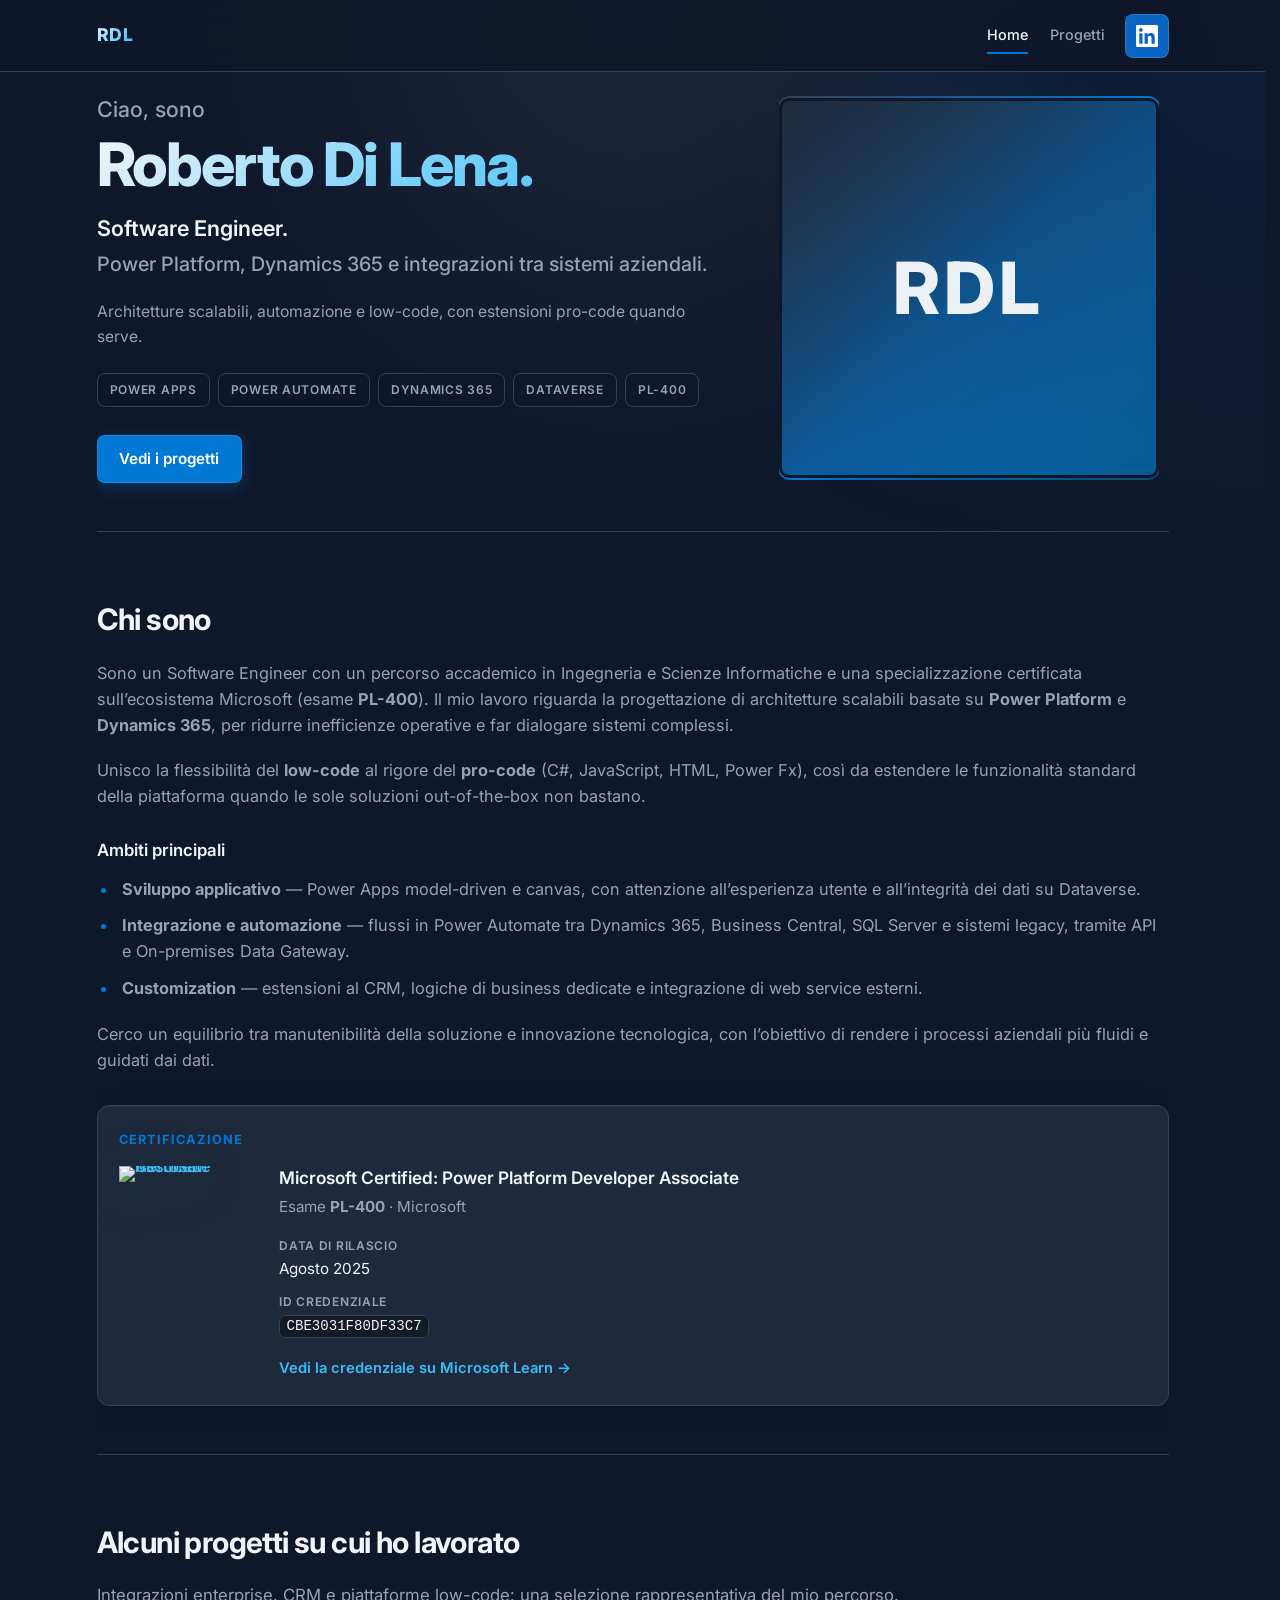
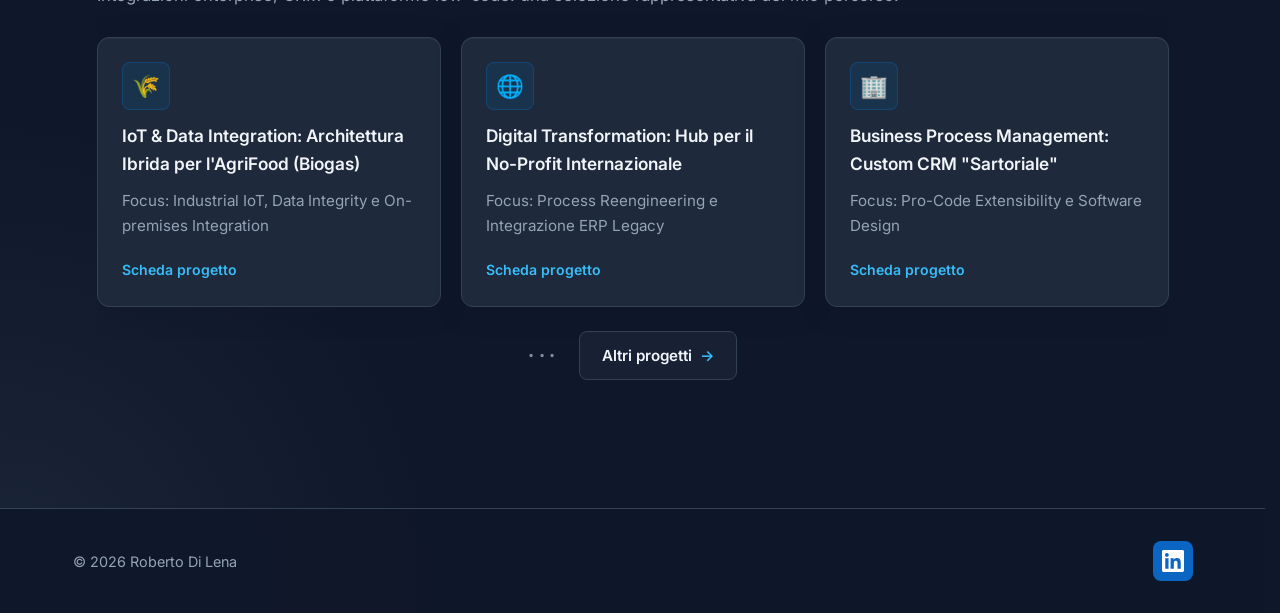
==== index.html @ 404582ec "SEO: allinea meta description al testo hero (Software Engineer) Made-with: Cursor" ====
<!DOCTYPE html>
<html lang="it">
  <head>
    <meta charset="UTF-8" />
    <meta name="viewport" content="width=device-width, initial-scale=1.0" />
    <title>Roberto Di Lena | Software Engineer · Power Platform, Dynamics 365, PL-400</title>
    <meta
      name="description"
      content="Roberto Di Lena — Software Engineer. Power Platform, Dynamics 365 e integrazioni tra sistemi aziendali. Architetture scalabili, automazione e low-code, con estensioni pro-code quando serve."
    />
    <meta
      name="keywords"
      content="Roberto Di Lena, Software Engineer, Power Platform, Dynamics 365, PL-400, Power Apps, Power Automate, Dataverse, Microsoft, integrazioni, portfolio"
    />
    <meta name="robots" content="index, follow" />
    <meta name="author" content="Roberto Di Lena" />
    <link rel="canonical" href="https://robertodilena.github.io/" />
    <meta property="og:type" content="website" />
    <meta property="og:locale" content="it_IT" />
    <meta property="og:site_name" content="Roberto Di Lena" />
    <meta
      property="og:title"
      content="Roberto Di Lena | Software Engineer · Power Platform, Dynamics 365, PL-400"
    />
    <meta
      property="og:description"
      content="Roberto Di Lena — Software Engineer. Power Platform, Dynamics 365 e integrazioni tra sistemi aziendali. Architetture scalabili, automazione e low-code, con estensioni pro-code quando serve."
    />
    <meta property="og:url" content="https://robertodilena.github.io/" />
    <!-- LinkedIn Post Inspector: tag combinato name="image" + property="og:image" -->
    <meta
      name="image"
      property="og:image"
      content="https://media.licdn.com/dms/image/v2/D4E03AQGnXl5jjME9kg/profile-displayphoto-shrink_800_800/profile-displayphoto-shrink_800_800/0/1698336034572?e=1777507200&amp;v=beta&amp;t=_e7y24nGDHRkcwokl_rrXwnoRvkW891besXSwguQlFM"
    />
    <meta property="og:image:width" content="800" />
    <meta property="og:image:height" content="800" />
    <meta property="og:image:alt" content="Roberto Di Lena — Software Engineer" />
    <meta property="article:author" content="Roberto Di Lena" />
    <meta property="article:published_time" content="2025-08-15T12:00:00+02:00" />
    <meta property="og:updated_time" content="2025-08-15T12:00:00+02:00" />
    <meta name="twitter:card" content="summary_large_image" />
    <meta
      name="twitter:title"
      content="Roberto Di Lena | Software Engineer · Power Platform, Dynamics 365, PL-400"
    />
    <meta
      name="twitter:description"
      content="Roberto Di Lena — Software Engineer. Power Platform, Dynamics 365 e integrazioni tra sistemi aziendali. Architetture scalabili, automazione e low-code, con estensioni pro-code quando serve."
    />
    <meta
      name="twitter:image"
      content="https://media.licdn.com/dms/image/v2/D4E03AQGnXl5jjME9kg/profile-displayphoto-shrink_800_800/profile-displayphoto-shrink_800_800/0/1698336034572?e=1777507200&amp;v=beta&amp;t=_e7y24nGDHRkcwokl_rrXwnoRvkW891besXSwguQlFM"
    />
    <link rel="preconnect" href="https://fonts.googleapis.com" />
    <link rel="preconnect" href="https://fonts.gstatic.com" crossorigin />
    <link
      href="https://fonts.googleapis.com/css2?family=Inter:wght@400;500;600;700&display=swap"
      rel="stylesheet"
    />
    <link rel="stylesheet" href="css/style.css" />
    <script>
      document.documentElement.classList.add('js-reveal');
    </script>
  </head>
  <body>
    <a href="#main" class="skip-link">Vai al contenuto</a>
    <header
      id="site-header"
      class="reveal-on-scroll"
      data-reveal-immediate
      data-reveal-delay="0"
      aria-label="Intestazione sito"
    ></header>

    <main id="main" class="main--home">
      <section class="home-hero" aria-labelledby="hero-name">
        <div
          class="home-hero__intro reveal-on-scroll"
          data-reveal-immediate
          data-reveal-delay="0"
        >
          <p class="home-hero__hey">Ciao, sono</p>
          <h1 id="hero-name" class="home-hero__name">Roberto Di Lena.</h1>
          <p class="home-hero__role">
            <span class="home-hero__role-line">Software Engineer.</span>
            <span class="home-hero__role-line home-hero__role-line--muted">
              Power Platform, Dynamics 365 e integrazioni tra sistemi aziendali.
            </span>
          </p>

          <p class="home-hero__focus">
            Architetture scalabili, automazione e low-code, con estensioni pro-code quando serve.
          </p>

          <ul class="home-hero__pills" aria-label="Stack principale">
            <li>Power Apps</li>
            <li>Power Automate</li>
            <li>Dynamics 365</li>
            <li>Dataverse</li>
            <li>PL-400</li>
          </ul>

          <div class="home-hero__cta">
            <a class="btn btn-primary" href="projects/index.html">Vedi i progetti</a>
          </div>
        </div>

        <div
          class="home-hero__visual reveal-on-scroll"
          data-reveal-immediate
          data-reveal-delay="120"
        >
          <div class="home-hero__glow" aria-hidden="true"></div>
          <figure class="home-hero__portrait">
            <div class="home-hero__portrait-ring"></div>
            <img
              class="home-hero__portrait-img"
              src="https://media.licdn.com/dms/image/v2/D4E03AQGnXl5jjME9kg/profile-displayphoto-shrink_800_800/profile-displayphoto-shrink_800_800/0/1698336034572?e=1777507200&amp;v=beta&amp;t=_e7y24nGDHRkcwokl_rrXwnoRvkW891besXSwguQlFM"
              alt="Roberto Di Lena"
              width="420"
              height="420"
              loading="eager"
              fetchpriority="high"
              referrerpolicy="no-referrer"
            />
            <div class="home-hero__portrait-initials" hidden aria-hidden="true">RDL</div>
            <figcaption class="visually-hidden">Foto profilo</figcaption>
          </figure>
        </div>
      </section>

      <section class="home-about reveal-on-scroll" id="chi-sono" aria-labelledby="about-title">
        <h2 id="about-title" class="section-heading">
          Chi sono
        </h2>
        <div class="home-about__content">
          <p>
            Sono un Software Engineer con un percorso accademico in Ingegneria e Scienze Informatiche e una
            specializzazione certificata sull’ecosistema Microsoft (esame <strong>PL-400</strong>). Il mio lavoro
            riguarda la progettazione di architetture scalabili basate su <strong>Power Platform</strong> e
            <strong>Dynamics 365</strong>, per ridurre inefficienze operative e far dialogare sistemi complessi.
          </p>
          <p>
            Unisco la flessibilità del <strong>low-code</strong> al rigore del <strong>pro-code</strong>
            (C#, JavaScript, HTML, Power Fx), così da estendere le funzionalità standard della piattaforma quando
            le sole soluzioni out-of-the-box non bastano.
          </p>

          <h3 class="home-about__subhead">Ambiti principali</h3>
          <ul class="home-about__list">
            <li>
              <strong>Sviluppo applicativo</strong> — Power Apps model-driven e canvas, con attenzione
              all’esperienza utente e all’integrità dei dati su Dataverse.
            </li>
            <li>
              <strong>Integrazione e automazione</strong> — flussi in Power Automate tra Dynamics 365, Business
              Central, SQL Server e sistemi legacy, tramite API e On-premises Data Gateway.
            </li>
            <li>
              <strong>Customization</strong> — estensioni al CRM, logiche di business dedicate e integrazione di
              web service esterni.
            </li>
          </ul>

          <p class="home-about__closing">
            Cerco un equilibrio tra manutenibilità della soluzione e innovazione tecnologica, con l’obiettivo di
            rendere i processi aziendali più fluidi e guidati dai dati.
          </p>

          <div class="home-cert" aria-labelledby="cert-title">
            <h3 id="cert-title" class="home-cert__title">Certificazione</h3>
            <div class="home-cert__layout">
              <a
                class="home-cert__badge-link"
                href="https://learn.microsoft.com/it-it/users/robertodilena/credentials/cbe3031f80df33c7"
                rel="noopener noreferrer"
                target="_blank"
                aria-label="Apri la credenziale su Microsoft Learn"
              >
                <img
                  class="home-cert__badge"
                  src="https://learn.microsoft.com/en-us/media/learn/certification/badges/microsoft-certified-associate-badge.svg"
                  alt="Microsoft Certified: Associate"
                  width="140"
                  height="140"
                  loading="lazy"
                  decoding="async"
                />
              </a>
              <div class="home-cert__details">
                <p class="home-cert__name">Microsoft Certified: Power Platform Developer Associate</p>
                <p class="home-cert__exam">Esame <strong>PL-400</strong> · Microsoft</p>
                <dl class="home-cert__meta">
                  <div>
                    <dt>Data di rilascio</dt>
                    <dd>Agosto 2025</dd>
                  </div>
                  <div>
                    <dt>ID credenziale</dt>
                    <dd><code class="home-cert__code">CBE3031F80DF33C7</code></dd>
                  </div>
                </dl>
                <a
                  class="home-cert__verify"
                  href="https://learn.microsoft.com/it-it/users/robertodilena/credentials/cbe3031f80df33c7"
                  rel="noopener noreferrer"
                  target="_blank"
                  >Vedi la credenziale su Microsoft Learn →</a
                >
              </div>
            </div>
          </div>
        </div>
      </section>

      <section class="home-showcase" id="progetti" aria-labelledby="showcase-title">
        <div class="home-showcase__intro reveal-on-scroll">
          <h2 id="showcase-title" class="section-heading">
            Alcuni progetti su cui ho lavorato
          </h2>
          <p class="home-showcase__lead">
            Integrazioni enterprise, CRM e piattaforme low-code: una selezione rappresentativa del mio percorso.
          </p>
        </div>
        <div id="featured-projects-root" class="card-grid card-grid--showcase"></div>
      </section>
    </main>

    <footer id="site-footer" class="reveal-on-scroll"></footer>

    <script src="js/projects-data.js"></script>
    <script src="js/layout.js"></script>
    <script src="js/projects-loader.js"></script>
    <script src="js/scroll-reveal.js"></script>
    <script src="js/home-featured.js"></script>
    <script>
      PortfolioLayout.inject();
      document.addEventListener('DOMContentLoaded', function () {
        if (window.ScrollReveal) ScrollReveal.init();
      });
    </script>
    <script>
      // Foto profilo: se il caricamento fallisce, mostra le iniziali.
      (function () {
        var img = document.querySelector('.home-hero__portrait-img');
        if (!img) return;
        var fb = document.querySelector('.home-hero__portrait-initials');
        function showFallback() {
          img.classList.add('is-concealed');
          if (fb) fb.hidden = false;
        }
        if (img.complete && img.naturalWidth === 0) showFallback();
        img.addEventListener('error', showFallback);
      })();
    </script>
  </body>
</html>
---- css/style.css ----
:root {
  --pp-blue: #0078d4;
  --pp-blue-hover: #106ebe;
  --bg-deep: #0f172a;
  --bg-surface: #1e293b;
  --bg-card: #1e293b;
  --bg-card-elevated: #334155;
  --border: #334155;
  --border-hover: rgba(0, 120, 212, 0.45);
  --text: #f1f5f9;
  --text-muted: #94a3b8;
  --accent-link: #38bdf8;
  --accent-link-hover: #7dd3fc;
  --gradient-brand: linear-gradient(135deg, #0c4a6e 0%, #0078d4 55%, #0369a1 100%);
  --gradient-text: linear-gradient(135deg, #f1f5f9 0%, #7dd3fc 50%, #38bdf8 100%);
  --shadow-card: 0 1px 0 rgba(255, 255, 255, 0.04) inset, 0 4px 24px rgba(15, 23, 42, 0.45);
  --shadow-card-hover: 0 8px 32px rgba(0, 0, 0, 0.35), 0 0 0 1px rgba(0, 120, 212, 0.25);
  --radius: 12px;
  --radius-sm: 8px;
  --radius-pill: 999px;
  --font-sans: 'Inter', system-ui, -apple-system, 'Segoe UI', sans-serif;
  --font-display: 'Inter', system-ui, -apple-system, 'Segoe UI', sans-serif;
  --max: 1120px;
  --header-h: 72px;
  --lh-body: 1.6;
}

*,
*::before,
*::after {
  box-sizing: border-box;
}

html {
  scroll-behavior: smooth;
  /* Stessa larghezza utile con o senza scrollbar verticale */
  scrollbar-gutter: stable;
  overflow-x: hidden;
  overflow-x: clip;
  max-width: 100%;
}

body {
  margin: 0;
  min-height: 100vh;
  min-height: 100dvh;
  display: flex;
  flex-direction: column;
  font-family: var(--font-sans);
  font-size: 1.05rem;
  line-height: var(--lh-body);
  color: var(--text);
  background: var(--bg-deep);
  background-image:
    radial-gradient(ellipse 85% 55% at 100% 0%, rgba(0, 120, 212, 0.09), transparent 52%),
    radial-gradient(ellipse 70% 45% at 0% 100%, rgba(51, 65, 85, 0.35), transparent 50%),
    radial-gradient(ellipse 50% 30% at 50% 0%, rgba(30, 41, 59, 0.9), transparent 70%);
  overflow-x: hidden;
  overflow-x: clip;
  max-width: 100%;
  -webkit-font-smoothing: antialiased;
  touch-action: pan-y pinch-zoom;
  overscroll-behavior-x: none;
}

img {
  max-width: 100%;
  height: auto;
  display: block;
}

a {
  color: var(--accent-link);
  text-decoration: none;
  text-underline-offset: 3px;
}

a:hover {
  color: var(--accent-link-hover);
  text-decoration: underline;
}

.visually-hidden {
  position: absolute;
  width: 1px;
  height: 1px;
  padding: 0;
  margin: -1px;
  overflow: hidden;
  clip: rect(0, 0, 0, 0);
  white-space: nowrap;
  border: 0;
}

.skip-link {
  position: absolute;
  left: -9999px;
  top: 0;
  z-index: 1000;
  padding: 0.75rem 1.25rem;
  background: var(--pp-blue);
  color: #fff;
  font-weight: 600;
  border-radius: 0 0 var(--radius-sm) 0;
}

.skip-link:focus {
  left: 0;
  outline: 2px solid #fff;
  outline-offset: 2px;
}

#site-header {
  position: sticky;
  top: 0;
  z-index: 50;
  width: 100%;
  max-width: 100%;
  min-width: 0;
  box-sizing: border-box;
  height: var(--header-h);
  background: rgba(15, 23, 42, 0.88);
  backdrop-filter: blur(14px);
  border-bottom: 1px solid var(--border);
  overflow-x: hidden;
  overflow-x: clip;
}

.nav-inner {
  max-width: var(--max);
  margin: 0 auto;
  padding: 0 1.5rem;
  height: 100%;
  min-width: 0;
  display: flex;
  align-items: center;
  justify-content: space-between;
  gap: 1rem;
}

.nav-end {
  display: flex;
  align-items: center;
  gap: 0.75rem 1.25rem;
  flex-wrap: wrap;
  margin-left: auto;
}

.nav-linkedin {
  display: flex;
  align-items: center;
  justify-content: center;
  width: 44px;
  height: 44px;
  border-radius: var(--radius-sm);
  color: #fff;
  background: #0a66c2;
  border: 1px solid rgba(255, 255, 255, 0.12);
  transition: transform 0.15s, box-shadow 0.2s, background 0.2s;
}

.nav-linkedin:hover {
  background: #004182;
  transform: translateY(-1px);
  box-shadow: 0 6px 20px rgba(10, 102, 194, 0.35);
  text-decoration: none;
}

.nav-linkedin svg {
  flex-shrink: 0;
}

.logo {
  font-family: var(--font-display);
  font-weight: 800;
  font-size: 1.1rem;
  letter-spacing: 0.04em;
  text-decoration: none;
}

.logo:hover {
  text-decoration: none;
}

.logo__mark {
  background: var(--gradient-text);
  -webkit-background-clip: text;
  background-clip: text;
  color: transparent;
}

.nav-links {
  display: flex;
  align-items: center;
  gap: 0.25rem 1.35rem;
  flex-wrap: wrap;
  justify-content: flex-end;
}

.nav-links a {
  color: var(--text-muted);
  font-size: 0.9rem;
  font-weight: 500;
  text-decoration: none;
  padding: 0.4rem 0;
  border-bottom: 2px solid transparent;
  transition: color 0.2s, border-color 0.2s;
}

.nav-links a:hover {
  color: var(--text);
  text-decoration: none;
}

.nav-links a.is-active {
  color: var(--text);
  border-bottom-color: var(--pp-blue);
}

main {
  width: 100%;
  max-width: var(--max);
  min-width: 0;
  margin: 0 auto;
  padding: 2rem 1.5rem 4rem;
  flex: 1;
  box-sizing: border-box;
}

.main--home {
  padding-top: 1.25rem;
}

.home-hero {
  display: grid;
  gap: 2.5rem;
  align-items: center;
  margin-bottom: 4rem;
  padding-bottom: 3rem;
  border-bottom: 1px solid var(--border);
  min-width: 0;
  overflow-x: hidden;
  overflow-x: clip;
}

@media (min-width: 960px) {
  .home-hero {
    grid-template-columns: minmax(0, 1fr) minmax(280px, 400px);
    gap: 3rem;
    align-items: center;
  }
}

.home-hero__intro {
  min-width: 0;
}

.home-hero__hey {
  font-family: var(--font-display);
  font-size: clamp(1.15rem, 2vw, 1.35rem);
  font-weight: 500;
  color: var(--text-muted);
  margin: 0 0 0.35rem;
}

.home-hero__name {
  font-family: var(--font-display);
  font-size: clamp(2.5rem, 6vw, 3.75rem);
  font-weight: 800;
  line-height: 1.08;
  letter-spacing: -0.03em;
  margin: 0 0 1rem;
  background: var(--gradient-text);
  -webkit-background-clip: text;
  background-clip: text;
  color: transparent;
  overflow-wrap: anywhere;
}

.home-hero__role {
  margin: 0 0 1.25rem;
  font-family: var(--font-display);
  font-size: clamp(1.1rem, 2.2vw, 1.35rem);
  font-weight: 600;
  line-height: 1.45;
}

.home-hero__role-line {
  display: block;
}

.home-hero__role-line--muted {
  margin-top: 0.35rem;
  font-weight: 500;
  font-size: 0.92em;
  color: var(--text-muted);
  font-family: var(--font-sans);
}

.home-hero__focus {
  margin: 0 0 1.5rem;
  max-width: 38rem;
  color: var(--text-muted);
  font-size: 0.98rem;
}

.home-hero__focus-icon {
  margin-right: 0.25rem;
}

.home-hero__focus strong {
  color: var(--text);
  font-weight: 600;
}

.home-hero__pills {
  list-style: none;
  margin: 0 0 1.75rem;
  padding: 0;
  display: flex;
  flex-wrap: wrap;
  gap: 0.5rem;
}

.home-hero__pills li {
  font-size: 0.75rem;
  font-weight: 600;
  letter-spacing: 0.06em;
  text-transform: uppercase;
  padding: 0.4rem 0.75rem;
  border-radius: var(--radius-sm);
  border: 1px solid var(--border);
  background: rgba(15, 23, 42, 0.65);
  color: var(--text-muted);
}

.home-hero__cta {
  display: flex;
  flex-wrap: wrap;
  align-items: center;
  gap: 0.65rem 1rem;
}

.home-hero__visual {
  position: relative;
  justify-self: center;
  width: 100%;
  max-width: 380px;
  min-width: 0;
  /* Contiene il bagliore con inset negativi senza spingere la pagina in larghezza */
  overflow-x: hidden;
  overflow-x: clip;
}

.home-hero__glow {
  position: absolute;
  inset: -20% -10% -10% -10%;
  background: radial-gradient(circle at 50% 50%, rgba(0, 120, 212, 0.22), transparent 65%);
  filter: blur(40px);
  pointer-events: none;
  z-index: 0;
}

.home-hero__portrait {
  position: relative;
  z-index: 1;
  margin: 0;
  aspect-ratio: 1;
  border-radius: var(--radius);
}

.home-hero__portrait-ring {
  position: absolute;
  inset: -2px;
  border-radius: calc(var(--radius) + 2px);
  background: linear-gradient(135deg, #334155 0%, var(--pp-blue) 50%, #0c4a6e 100%);
  z-index: 0;
  opacity: 1;
}

.home-hero__portrait-img {
  position: relative;
  z-index: 1;
  width: 100%;
  height: 100%;
  object-fit: cover;
  border-radius: 10px;
  border: 3px solid var(--bg-deep);
}

.home-hero__portrait-img.is-concealed {
  display: none;
}

.home-hero__portrait-initials {
  position: relative;
  z-index: 1;
  width: 100%;
  aspect-ratio: 1;
  border-radius: 10px;
  border: 3px solid var(--bg-deep);
  background: linear-gradient(145deg, rgba(30, 41, 59, 0.95), rgba(0, 120, 212, 0.35));
  font-family: var(--font-display);
  font-size: clamp(3rem, 10vw, 4.5rem);
  font-weight: 800;
  color: rgba(255, 255, 255, 0.92);
  letter-spacing: 0.06em;
}

/* `hidden` + display:flex: serve regola esplicita altrimenti le iniziali restano visibili */
.home-hero__portrait-initials[hidden] {
  display: none !important;
}

.home-hero__portrait-initials:not([hidden]) {
  display: flex;
  align-items: center;
  justify-content: center;
}

.section-heading {
  font-family: var(--font-display);
  font-size: clamp(1.5rem, 3vw, 1.85rem);
  font-weight: 700;
  letter-spacing: -0.02em;
  margin: 0 0 1rem;
  display: flex;
  align-items: center;
  gap: 0.5rem;
  overflow-wrap: anywhere;
}

.section-heading__icon {
  font-size: 1.1em;
  opacity: 0.9;
}

.home-about {
  margin-bottom: 4rem;
  padding-bottom: 3rem;
  border-bottom: 1px solid var(--border);
  min-width: 0;
  overflow-x: hidden;
  overflow-x: clip;
}

.home-about__content > p {
  margin: 0 0 1.15rem;
  color: var(--text-muted);
  font-size: 1.02rem;
  line-height: var(--lh-body);
}

.home-about__subhead {
  font-family: var(--font-display);
  font-size: 1.05rem;
  font-weight: 600;
  margin: 1.75rem 0 0.75rem;
  color: var(--text);
}

.home-about__list {
  margin: 0 0 1.25rem;
  padding-left: 1.35rem;
  color: var(--text-muted);
  font-size: 1.02rem;
  line-height: var(--lh-body);
}

.home-about__list li {
  margin-bottom: 0.65rem;
  padding-left: 0.25rem;
}

.home-about__list li::marker {
  color: var(--pp-blue);
}

.home-about__list li:last-child {
  margin-bottom: 0;
}

.home-about__closing {
  margin-bottom: 2rem !important;
}

.home-cert {
  padding: 1.5rem 1.35rem;
  border-radius: var(--radius);
  border: 1px solid var(--border);
  background: var(--bg-card);
  box-shadow: var(--shadow-card);
}

.home-cert__title {
  font-family: var(--font-display);
  font-size: 0.8rem;
  font-weight: 700;
  text-transform: uppercase;
  letter-spacing: 0.08em;
  color: var(--pp-blue);
  margin: 0 0 1rem;
}

.home-cert__layout {
  display: grid;
  grid-template-columns: auto 1fr;
  gap: 1.25rem 1.75rem;
  align-items: start;
}

@media (max-width: 520px) {
  .home-cert__layout {
    grid-template-columns: 1fr;
    justify-items: center;
    text-align: center;
  }

  .home-cert__details {
    width: 100%;
  }

  .home-cert__meta div {
    justify-items: center;
  }
}

.home-cert__badge-link {
  display: block;
  line-height: 0;
  border-radius: 12px;
  transition: transform 0.2s, filter 0.2s;
  filter: drop-shadow(0 8px 24px rgba(0, 120, 212, 0.25));
}

.home-cert__badge-link:hover {
  transform: scale(1.03);
  text-decoration: none;
  filter: drop-shadow(0 12px 28px rgba(0, 120, 212, 0.35));
}

.home-cert__badge {
  width: 132px;
  height: auto;
  display: block;
}

.home-cert__details {
  min-width: 0;
}

.home-cert__name {
  font-family: var(--font-display);
  font-size: 1.08rem;
  font-weight: 600;
  color: var(--text);
  margin: 0 0 0.35rem;
  line-height: 1.35;
}

.home-cert__exam {
  margin: 0 0 1rem;
  font-size: 0.95rem;
  color: var(--text-muted);
}

.home-cert__meta {
  margin: 0 0 1rem;
  display: grid;
  gap: 0.65rem;
}

.home-cert__meta div {
  display: grid;
  gap: 0.15rem;
}

.home-cert__meta dt {
  font-size: 0.75rem;
  font-weight: 600;
  text-transform: uppercase;
  letter-spacing: 0.06em;
  color: var(--text-muted);
}

.home-cert__meta dd {
  margin: 0;
  font-size: 0.95rem;
  color: var(--text);
}

.home-cert__code {
  font-family: ui-monospace, monospace;
  font-size: 0.88rem;
  padding: 0.15rem 0.4rem;
  border-radius: 6px;
  background: rgba(0, 0, 0, 0.35);
  border: 1px solid var(--border);
  overflow-wrap: anywhere;
  word-break: break-all;
}

.home-cert__verify {
  display: inline-block;
  font-weight: 600;
  font-size: 0.92rem;
  color: var(--accent-link);
}

.home-cert__verify:hover {
  color: var(--accent-link-hover);
}

.home-showcase {
  margin-bottom: 4rem;
  min-width: 0;
  overflow-x: hidden;
  overflow-x: clip;
}

.home-showcase__intro {
  margin-bottom: 0;
}

.home-showcase__lead {
  margin: 0 0 1.75rem;
  color: var(--text-muted);
}

.home-showcase__more {
  display: flex;
  flex-wrap: wrap;
  align-items: center;
  justify-content: center;
  gap: 0.75rem 1.25rem;
  margin-top: 1.5rem;
}

.home-showcase__ellipsis {
  color: var(--text-muted);
  font-size: 1.35rem;
  font-weight: 600;
  letter-spacing: 0.2em;
  line-height: 1;
  user-select: none;
  opacity: 0.85;
}

.home-showcase__more-arrow {
  font-weight: 600;
  color: var(--accent-link);
}

.btn {
  display: inline-flex;
  align-items: center;
  justify-content: center;
  gap: 0.5rem;
  font-family: var(--font-display);
  font-size: 0.95rem;
  font-weight: 600;
  padding: 0.7rem 1.35rem;
  border-radius: var(--radius-sm);
  border: 1px solid transparent;
  cursor: pointer;
  text-decoration: none;
  transition: transform 0.15s, box-shadow 0.2s, background 0.2s, border-color 0.2s;
}

.btn:focus-visible {
  outline: 2px solid var(--pp-blue);
  outline-offset: 2px;
}

.btn-primary {
  background: var(--pp-blue);
  color: #fff;
  box-shadow: 0 4px 16px rgba(0, 120, 212, 0.35);
  border: 1px solid rgba(255, 255, 255, 0.12);
}

.btn-primary:hover {
  transform: translateY(-2px);
  background: var(--pp-blue-hover);
  box-shadow: 0 8px 28px rgba(0, 120, 212, 0.4);
  text-decoration: none;
}

.btn-ghost {
  background: rgba(30, 41, 59, 0.6);
  border-color: var(--border);
  color: var(--text);
}

.btn-ghost:hover {
  border-color: var(--border-hover);
  background: rgba(51, 65, 85, 0.55);
  text-decoration: none;
}

.btn-link {
  background: transparent;
  border: none;
  color: var(--text-muted);
  padding-left: 0.25rem;
  padding-right: 0.25rem;
}

.btn-link:hover {
  color: var(--accent-link);
  text-decoration: none;
}

.btn--wide {
  padding-left: 2rem;
  padding-right: 2rem;
}

.card-grid {
  display: grid;
  gap: 1.25rem;
  min-width: 0;
}

@media (min-width: 720px) {
  .card-grid--showcase {
    grid-template-columns: repeat(2, minmax(0, 1fr));
  }
}

@media (min-width: 1000px) {
  .card-grid--showcase {
    grid-template-columns: repeat(3, minmax(0, 1fr));
  }
}

.card {
  background: var(--bg-card);
  border: 1px solid var(--border);
  border-radius: var(--radius);
  padding: 1.5rem;
  display: flex;
  flex-direction: column;
  gap: 0.75rem;
  min-width: 0;
  box-shadow: var(--shadow-card);
  transition: border-color 0.2s ease, box-shadow 0.25s ease, transform 0.2s ease;
}

.card:hover {
  border-color: var(--border-hover);
  box-shadow: var(--shadow-card-hover);
  transform: translateY(-3px);
}

.card--showcase {
  background: var(--bg-card);
}

.card-icon {
  width: 48px;
  height: 48px;
  border-radius: var(--radius-sm);
  background: rgba(0, 120, 212, 0.12);
  border: 1px solid rgba(0, 120, 212, 0.28);
  display: flex;
  align-items: center;
  justify-content: center;
  font-size: 1.4rem;
}

.card h3 {
  margin: 0;
  font-family: var(--font-display);
  font-size: 1.08rem;
  font-weight: 600;
  overflow-wrap: anywhere;
}

.card p {
  margin: 0;
  flex: 1;
  color: var(--text-muted);
  font-size: 0.95rem;
  line-height: var(--lh-body);
}

.card-footer {
  margin-top: 0.35rem;
}

.card-footer a {
  font-family: var(--font-display);
  font-weight: 600;
  font-size: 0.88rem;
  color: var(--accent-link);
}

.card-footer a:hover {
  color: var(--accent-link-hover);
}

.section-head {
  margin-bottom: 1.5rem;
}

.section-head h2 {
  font-family: var(--font-display);
  font-size: 1.35rem;
  margin: 0 0 0.5rem;
  letter-spacing: -0.02em;
}

.section-head p {
  margin: 0;
  color: var(--text-muted);
  max-width: 52ch;
}

.page-hero {
  margin-bottom: 2.5rem;
  padding-bottom: 2rem;
  border-bottom: 1px solid var(--border);
}

.page-hero h1 {
  font-family: var(--font-display);
  margin: 0 0 0.75rem;
  font-size: clamp(1.85rem, 3.5vw, 2.35rem);
  letter-spacing: -0.02em;
  overflow-wrap: anywhere;
}

.page-hero .lead {
  margin: 0;
  color: var(--text-muted);
  max-width: 60ch;
  overflow-wrap: anywhere;
}

.prose {
  max-width: 65ch;
  min-width: 0;
  overflow-wrap: anywhere;
}

.prose p {
  margin: 0 0 1.1rem;
  color: var(--text-muted);
  line-height: var(--lh-body);
  overflow-wrap: anywhere;
}

.prose ul,
.prose ol {
  margin: 0 0 1.1rem;
  padding-left: 1.35rem;
  color: var(--text-muted);
  line-height: var(--lh-body);
}

.prose li {
  margin-bottom: 0.45rem;
}

.prose ul li::marker {
  color: var(--pp-blue);
}

.prose ol li::marker {
  color: var(--pp-blue);
  font-weight: 600;
}

.prose p:last-child {
  margin-bottom: 0;
}

.prose h2 {
  font-family: var(--font-display);
  font-size: 1.15rem;
  margin: 2rem 0 0.65rem;
  color: var(--text);
}

.prose h2:first-child {
  margin-top: 0;
}

.about-grid {
  display: grid;
  gap: 2rem;
}

@media (min-width: 900px) {
  .about-grid {
    grid-template-columns: 1fr 1fr;
    align-items: start;
  }
}

.about-panel {
  background: var(--bg-card);
  border: 1px solid var(--border);
  border-radius: var(--radius);
  padding: 1.5rem;
}

.about-panel h2 {
  font-family: var(--font-display);
  margin: 0 0 0.75rem;
  font-size: 1.05rem;
}

.about-panel p,
.about-panel li {
  margin: 0;
  color: var(--text-muted);
  font-size: 0.98rem;
}

.about-panel ul {
  margin: 0;
  padding-left: 1.2rem;
}

.about-panel li + li {
  margin-top: 0.4rem;
}

.project-list {
  display: flex;
  flex-direction: column;
  gap: 1.25rem;
  min-width: 0;
  overflow-x: hidden;
  overflow-x: clip;
}

.project-row {
  display: grid;
  gap: 1rem;
  padding: 1.5rem;
  background: var(--bg-card);
  border: 1px solid var(--border);
  border-radius: var(--radius);
  align-items: start;
  min-width: 0;
  box-shadow: var(--shadow-card);
  transition: border-color 0.2s ease, box-shadow 0.25s ease, transform 0.2s ease;
}

.project-row:hover {
  border-color: var(--border-hover);
  box-shadow: var(--shadow-card-hover);
  transform: translateY(-2px);
}

@media (min-width: 768px) {
  .project-row {
    grid-template-columns: auto minmax(0, 1fr) auto;
    gap: 1.5rem;
  }
}

.project-row-icon {
  font-size: 2rem;
  line-height: 1;
}

.project-row h2 {
  font-family: var(--font-display);
  margin: 0 0 0.35rem;
  font-size: 1.12rem;
  overflow-wrap: anywhere;
}

.project-row p {
  margin: 0;
  color: var(--text-muted);
  font-size: 0.95rem;
  overflow-wrap: anywhere;
}

.tags {
  display: flex;
  flex-wrap: wrap;
  gap: 0.45rem;
  margin-top: 0.65rem;
}

.tag,
.badge {
  display: inline-block;
  font-size: 0.7rem;
  font-weight: 600;
  text-transform: uppercase;
  letter-spacing: 0.06em;
  padding: 0.3rem 0.6rem;
  border-radius: 6px;
  background: rgba(0, 120, 212, 0.14);
  color: #e0f2fe;
  border: 1px solid rgba(0, 120, 212, 0.45);
  max-width: 100%;
  overflow-wrap: anywhere;
}

.badge {
  font-family: var(--font-sans);
}

.project-row .btn {
  align-self: center;
}

.project-page-hero {
  margin-bottom: 2rem;
  max-height: 280px;
  aspect-ratio: 21 / 9;
  border-radius: var(--radius);
  overflow: hidden;
  border: 1px solid var(--border);
}

.project-page-hero img {
  width: 100%;
  height: 100%;
  object-fit: cover;
}

.project-page-title {
  border-bottom: none;
  padding-bottom: 0;
  margin-bottom: 1rem;
  min-width: 0;
}

.project-page-title h1 {
  overflow-wrap: anywhere;
}

.project-title-tags {
  margin-bottom: 0.75rem;
  min-width: 0;
}

.stub-banner {
  background: rgba(0, 120, 212, 0.1);
  border: 1px solid rgba(0, 120, 212, 0.35);
  color: var(--text);
  padding: 0.75rem 1rem;
  border-radius: var(--radius-sm);
  margin-bottom: 1.5rem;
  font-weight: 600;
  font-size: 0.95rem;
}

.breadcrumb {
  font-size: 0.88rem;
  margin-bottom: 1rem;
}

.breadcrumb a {
  color: var(--text-muted);
}

.breadcrumb a:hover {
  color: var(--accent-link);
}

.breadcrumb span {
  color: var(--text-muted);
}

.contact-block {
  background: var(--bg-card);
  border: 1px solid var(--border);
  border-radius: var(--radius);
  padding: 1.75rem;
  max-width: 480px;
}

.contact-block p {
  margin: 0 0 1.25rem;
  color: var(--text-muted);
}

.contact-links {
  display: flex;
  flex-direction: column;
  gap: 0.85rem;
}

.contact-links a {
  display: inline-flex;
  align-items: center;
  gap: 0.5rem;
  font-weight: 600;
}

.project-back-link {
  margin-top: 2rem;
}

#site-footer {
  width: 100%;
  max-width: 100%;
  min-width: 0;
  box-sizing: border-box;
  border-top: 1px solid var(--border);
  margin-top: auto;
  padding: 2rem 1.5rem;
  background: rgba(15, 23, 42, 0.97);
  overflow-x: hidden;
  overflow-x: clip;
}

.footer-inner {
  max-width: var(--max);
  margin: 0 auto;
  min-width: 0;
  display: flex;
  flex-direction: column;
  gap: 0.75rem;
  align-items: flex-start;
}

@media (min-width: 640px) {
  .footer-inner {
    flex-direction: row;
    flex-wrap: wrap;
    align-items: center;
    justify-content: space-between;
  }
}

.footer-copy {
  margin: 0;
  font-size: 0.9rem;
  color: var(--text-muted);
}

.footer-social {
  display: flex;
  align-items: center;
}

.footer-linkedin {
  display: flex;
  align-items: center;
  justify-content: center;
  width: 40px;
  height: 40px;
  border-radius: var(--radius-sm);
  color: #fff;
  background: #0a66c2;
  transition: transform 0.15s, background 0.2s;
}

.footer-linkedin:hover {
  background: #004182;
  transform: translateY(-1px);
  text-decoration: none;
}

.hero-visual {
  position: relative;
  border-radius: var(--radius);
  overflow: hidden;
  border: 1px solid var(--border);
  aspect-ratio: 4 / 3;
  background: var(--bg-card);
}

.hero-visual img {
  width: 100%;
  height: 100%;
  object-fit: cover;
}

@media (max-width: 640px) {
  body {
    font-size: 1rem;
  }

  main {
    padding: 1.25rem 1rem 3rem;
  }

  .main--home {
    padding-top: 0.75rem;
  }

  .home-hero {
    margin-bottom: 2.75rem;
    padding-bottom: 2rem;
    gap: 2rem;
  }

  .home-about,
  .home-showcase {
    margin-bottom: 2.75rem;
    padding-bottom: 2rem;
  }

  .section-heading {
    font-size: clamp(1.35rem, 4.5vw, 1.65rem);
  }

  .card,
  .project-row {
    padding: 1.15rem 1.1rem;
  }

  .card-icon {
    width: 44px;
    height: 44px;
    font-size: 1.25rem;
  }

  .page-hero h1 {
    font-size: clamp(1.55rem, 6vw, 2rem);
  }

  #site-footer {
    padding: 1.5rem 1rem;
  }

  .nav-inner {
    padding: 0 1rem;
  }
}

@media (max-width: 380px) {
  body {
    font-size: 0.98rem;
  }

  .btn {
    font-size: 0.9rem;
    padding: 0.6rem 1.1rem;
  }
}

/* Scroll reveal: html.js-reveal + .reveal-on-scroll → .is-revealed (vedi scroll-reveal.js) */
.js-reveal .reveal-on-scroll {
  transition:
    opacity 0.65s cubic-bezier(0.22, 1, 0.36, 1) var(--reveal-delay, 0ms),
    transform 0.65s cubic-bezier(0.22, 1, 0.36, 1) var(--reveal-delay, 0ms);
  will-change: opacity, transform;
}

.js-reveal .reveal-on-scroll:not(.is-revealed) {
  opacity: 0;
  transform: translateY(1.35rem);
}

.js-reveal .reveal-on-scroll.is-revealed {
  opacity: 1;
  transform: translateY(0);
  will-change: auto;
}

@media (prefers-reduced-motion: reduce) {
  html.js-reveal {
    scroll-behavior: auto;
  }

  .js-reveal .reveal-on-scroll {
    transition: none;
  }

  .js-reveal .reveal-on-scroll:not(.is-revealed) {
    opacity: 1;
    transform: none;
  }
}
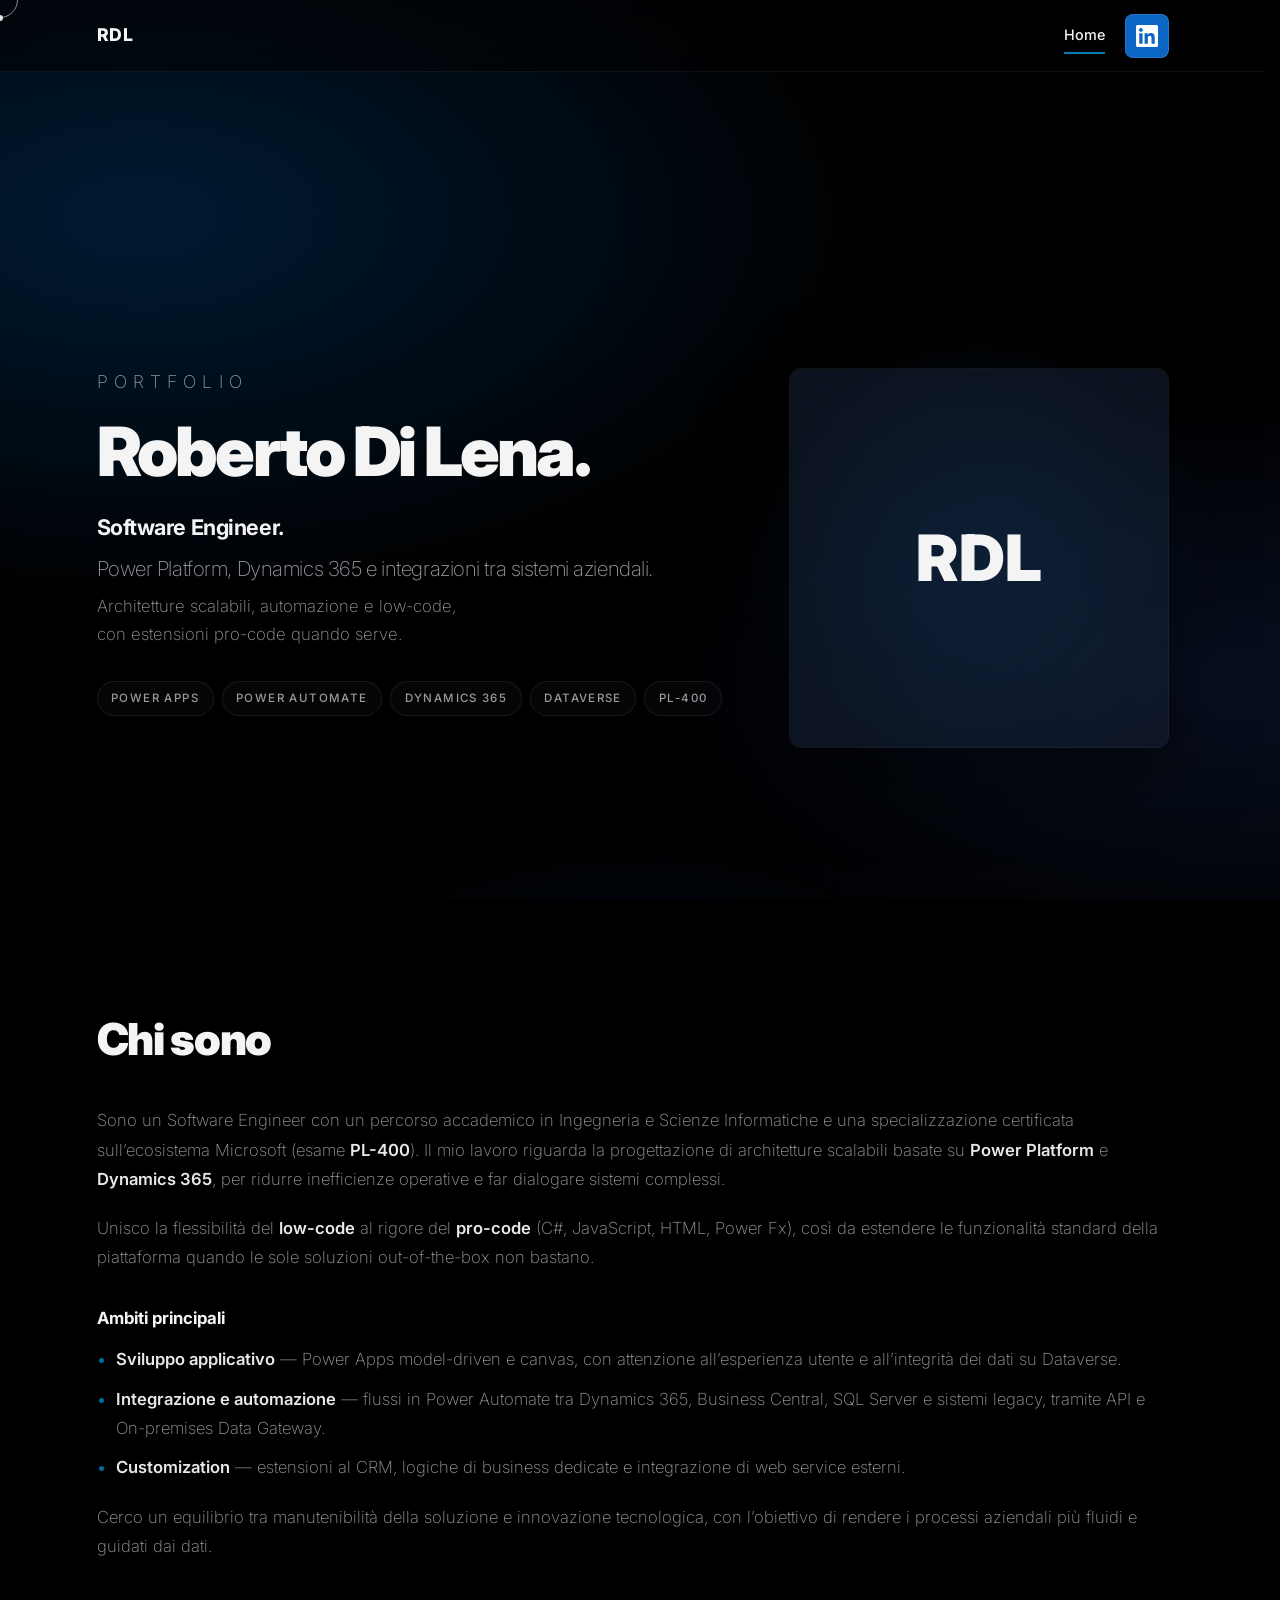
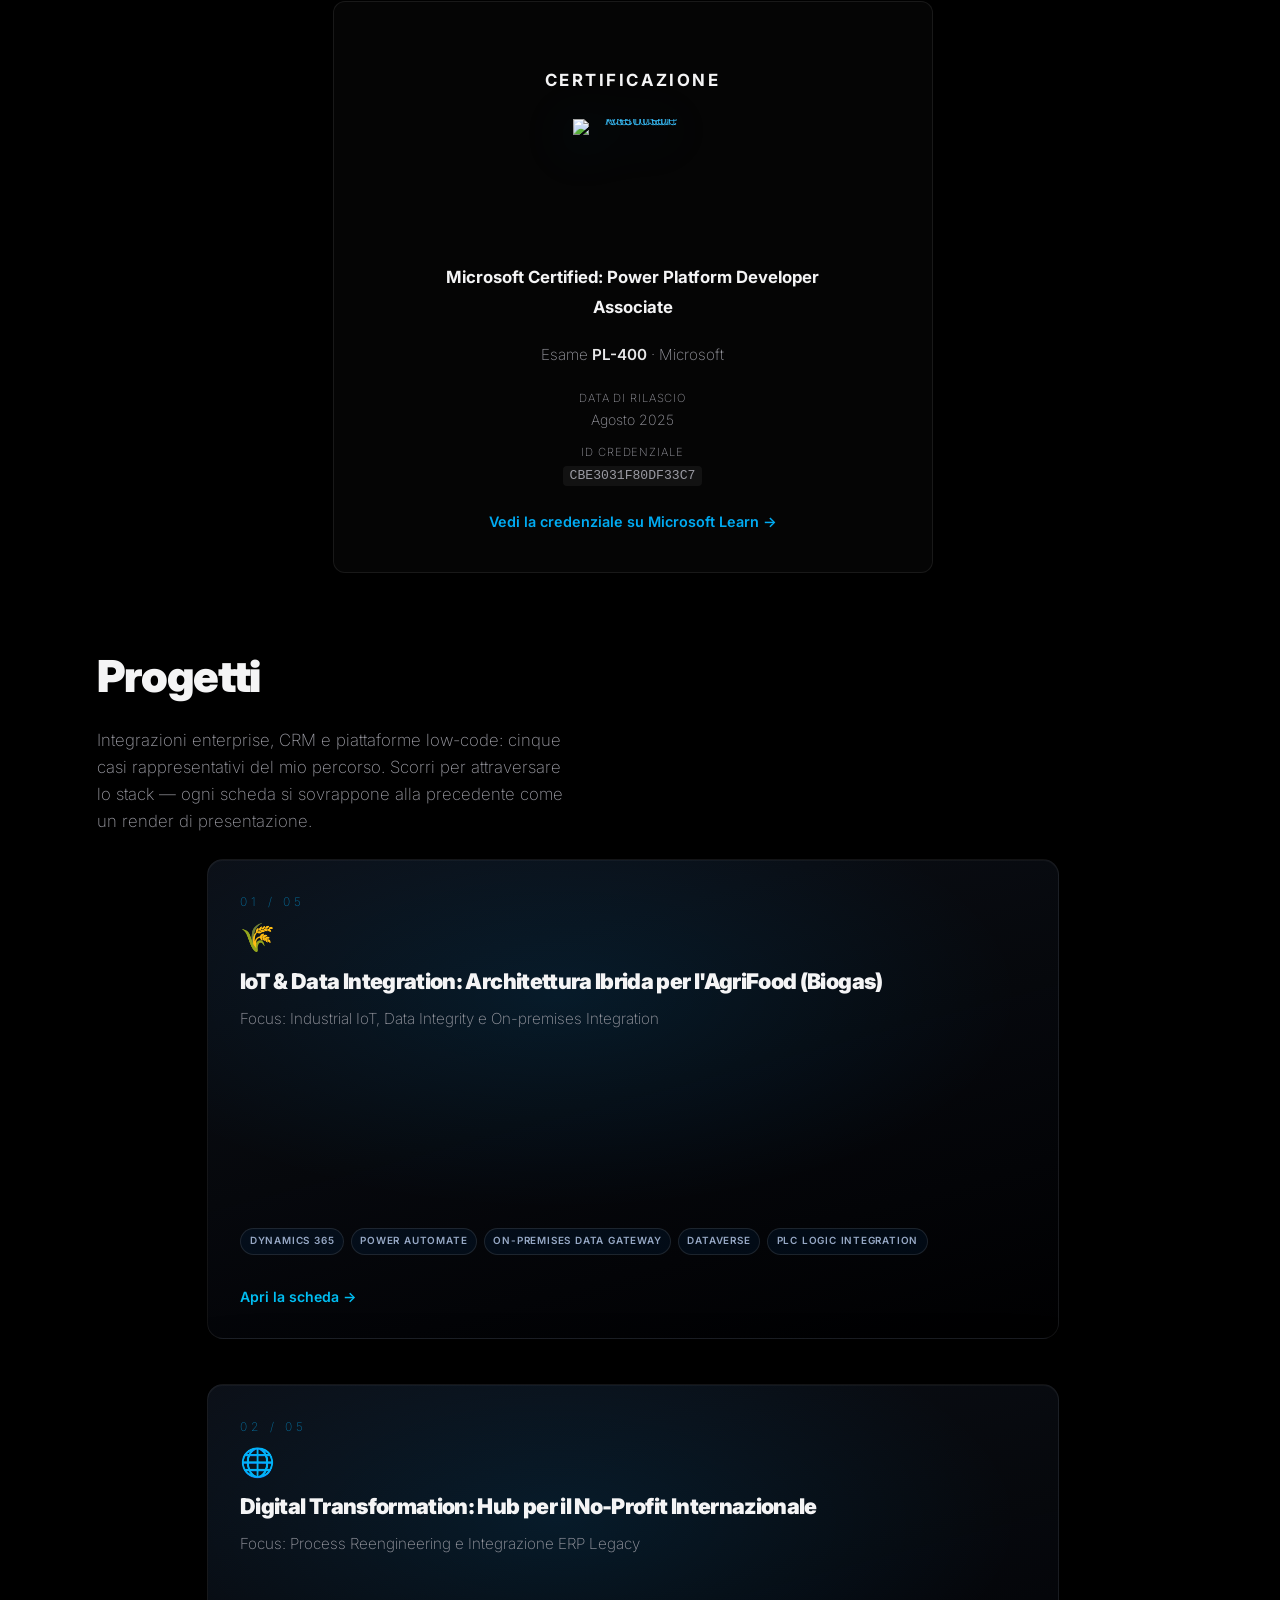
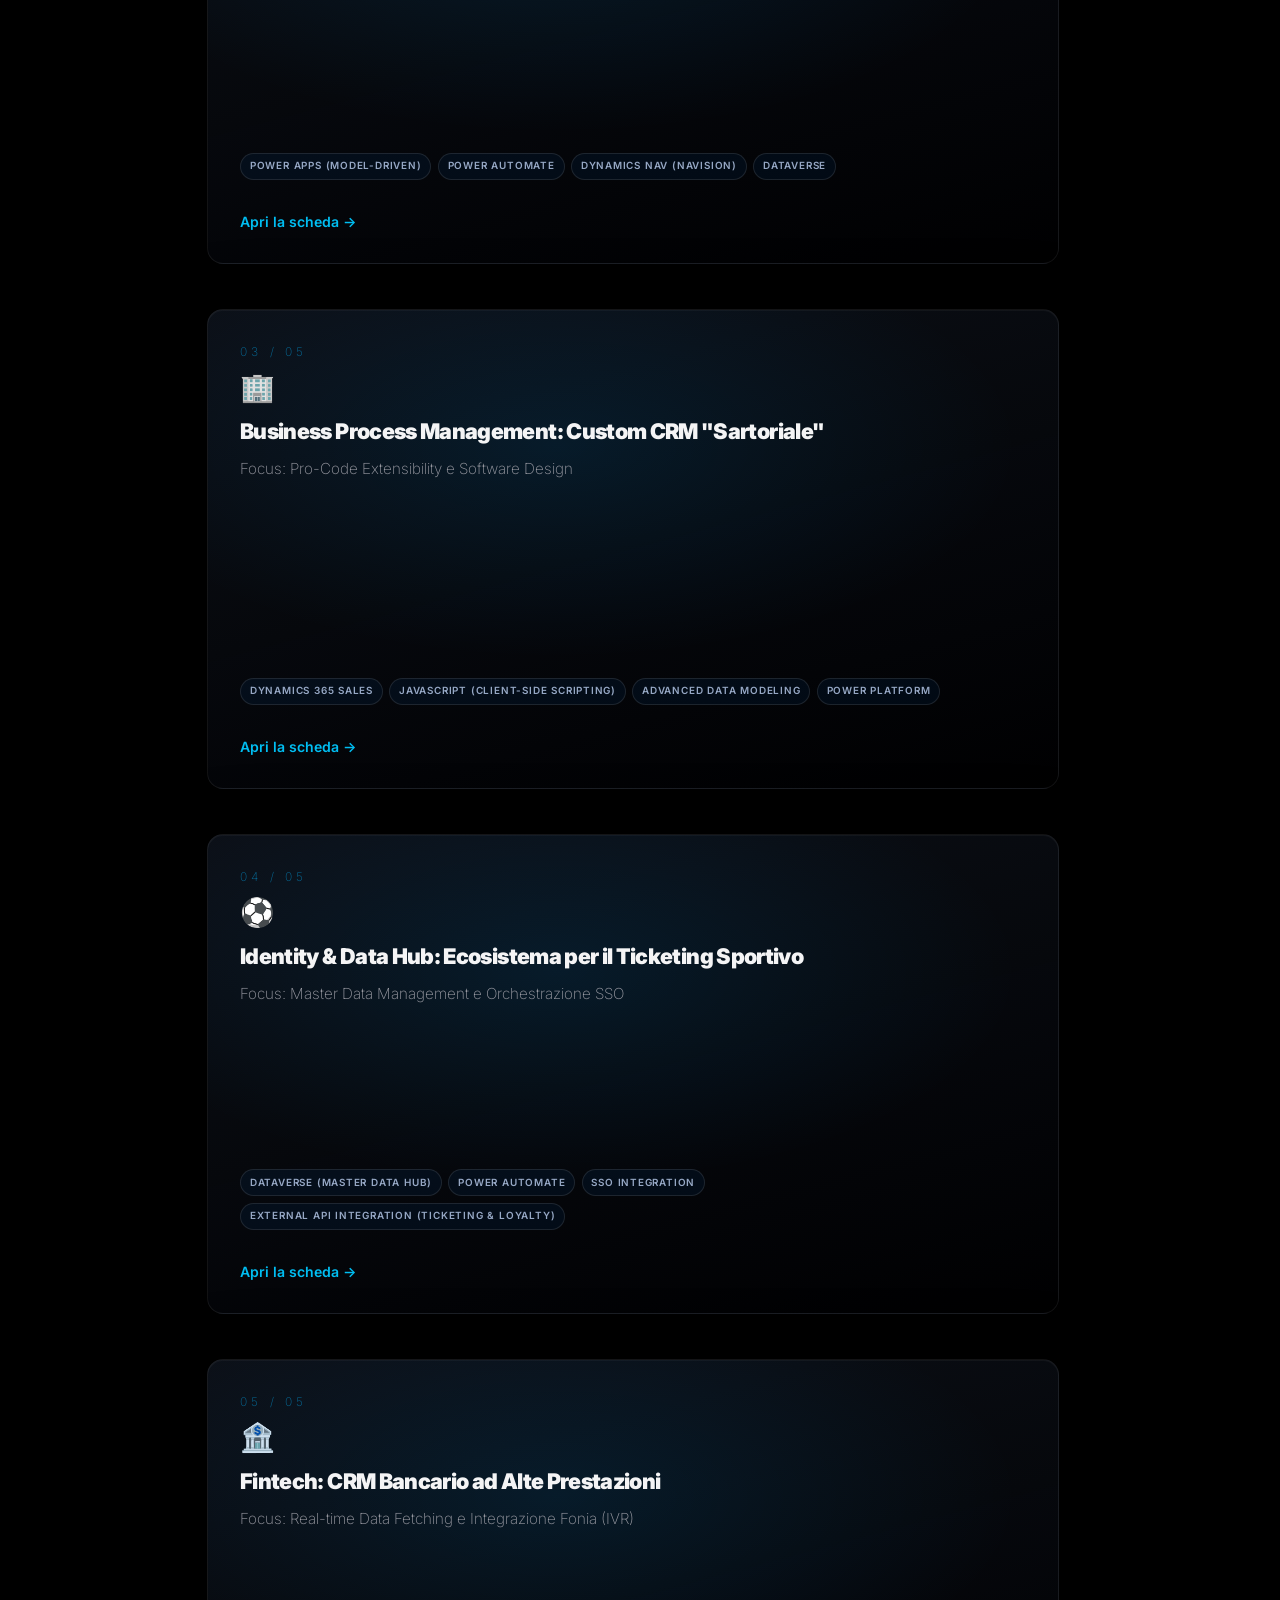
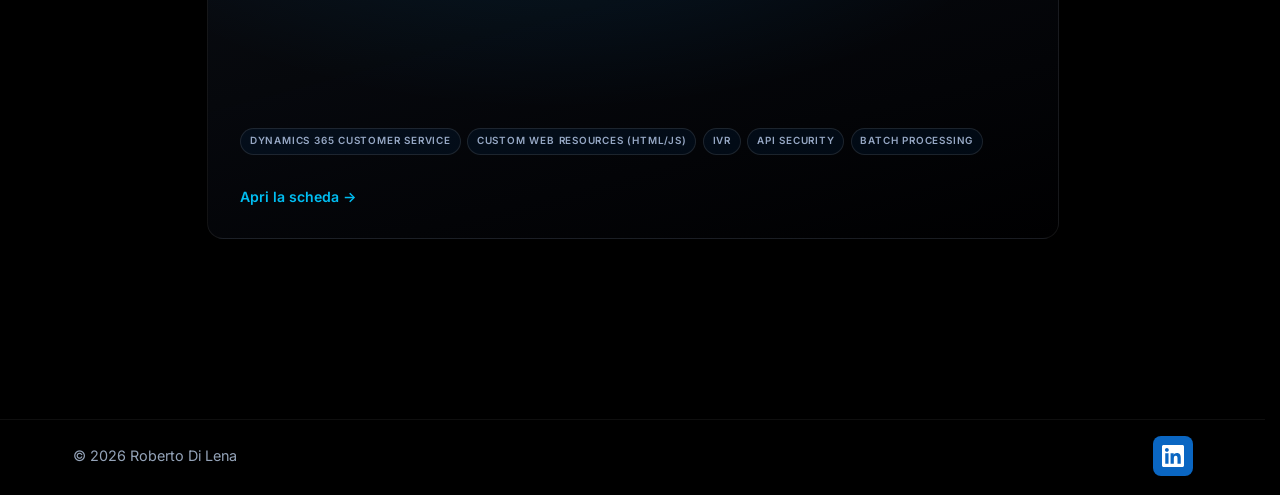
==== commit bc4048e6: "Aggiornamento grafica Made-with: Cursor" ====
--- a/index.html
+++ b/index.html
@@ -27,7 +27,6 @@
       content="Roberto Di Lena — Software Engineer. Power Platform, Dynamics 365 e integrazioni tra sistemi aziendali. Architetture scalabili, automazione e low-code, con estensioni pro-code quando serve."
     />
     <meta property="og:url" content="https://robertodilena.github.io/" />
-    <!-- LinkedIn Post Inspector: tag combinato name="image" + property="og:image" -->
     <meta
       name="image"
       property="og:image"
@@ -55,86 +54,77 @@
     <link rel="preconnect" href="https://fonts.googleapis.com" />
     <link rel="preconnect" href="https://fonts.gstatic.com" crossorigin />
     <link
-      href="https://fonts.googleapis.com/css2?family=Inter:wght@400;500;600;700&display=swap"
+      href="https://fonts.googleapis.com/css2?family=Inter:ital,opsz,wght@0,14..32,100..900;1,14..32,100..900&display=swap"
       rel="stylesheet"
     />
     <link rel="stylesheet" href="css/style.css" />
-    <script>
-      document.documentElement.classList.add('js-reveal');
-    </script>
+    <link rel="stylesheet" href="css/home-cinematic.css" />
+    <script src="https://cdn.jsdelivr.net/npm/gsap@3.12.5/dist/gsap.min.js"></script>
+    <script src="https://cdn.jsdelivr.net/npm/gsap@3.12.5/dist/ScrollTrigger.min.js"></script>
+    <script src="https://cdn.jsdelivr.net/npm/lenis@1.1.18/dist/lenis.min.js"></script>
   </head>
-  <body>
+  <body class="page-cinematic">
     <a href="#main" class="skip-link">Vai al contenuto</a>
-    <header
-      id="site-header"
-      class="reveal-on-scroll"
-      data-reveal-immediate
-      data-reveal-delay="0"
-      aria-label="Intestazione sito"
-    ></header>
-
-    <main id="main" class="main--home">
-      <section class="home-hero" aria-labelledby="hero-name">
-        <div
-          class="home-hero__intro reveal-on-scroll"
-          data-reveal-immediate
-          data-reveal-delay="0"
-        >
-          <p class="home-hero__hey">Ciao, sono</p>
-          <h1 id="hero-name" class="home-hero__name">Roberto Di Lena.</h1>
-          <p class="home-hero__role">
-            <span class="home-hero__role-line">Software Engineer.</span>
-            <span class="home-hero__role-line home-hero__role-line--muted">
-              Power Platform, Dynamics 365 e integrazioni tra sistemi aziendali.
-            </span>
-          </p>
-
-          <p class="home-hero__focus">
-            Architetture scalabili, automazione e low-code, con estensioni pro-code quando serve.
-          </p>
-
-          <ul class="home-hero__pills" aria-label="Stack principale">
-            <li>Power Apps</li>
-            <li>Power Automate</li>
-            <li>Dynamics 365</li>
-            <li>Dataverse</li>
-            <li>PL-400</li>
-          </ul>
-
-          <div class="home-hero__cta">
-            <a class="btn btn-primary" href="projects/index.html">Vedi i progetti</a>
+
+    <div class="cine-mesh" aria-hidden="true">
+      <div class="cine-mesh__layer"></div>
+      <div class="cine-mesh__layer cine-mesh__layer--b"></div>
+    </div>
+
+    <div class="cine-cursor" aria-hidden="true">
+      <div class="cine-cursor__ring"></div>
+      <div class="cine-cursor__dot"></div>
+    </div>
+
+    <header id="site-header" aria-label="Intestazione sito"></header>
+
+    <main id="main" class="main--home cine-shell">
+      <section class="cine-hero" aria-labelledby="hero-name">
+        <div class="cine-hero__grid">
+          <div class="cine-hero__intro">
+            <p class="cine-hero__eyebrow">Portfolio</p>
+            <h1 id="hero-name" class="cine-hero__name">Roberto Di Lena.</h1>
+            <p class="cine-hero__role">
+              Software Engineer.
+              <span class="cine-hero__role-sub">
+                Power Platform, Dynamics 365 e integrazioni tra sistemi aziendali.
+              </span>
+            </p>
+            <p class="cine-hero__focus">
+              Architetture scalabili, automazione e low-code, con estensioni pro-code quando serve.
+            </p>
+            <ul class="cine-hero__pills" aria-label="Stack principale">
+              <li>Power Apps</li>
+              <li>Power Automate</li>
+              <li>Dynamics 365</li>
+              <li>Dataverse</li>
+              <li>PL-400</li>
+            </ul>
           </div>
-        </div>
-
-        <div
-          class="home-hero__visual reveal-on-scroll"
-          data-reveal-immediate
-          data-reveal-delay="120"
-        >
-          <div class="home-hero__glow" aria-hidden="true"></div>
-          <figure class="home-hero__portrait">
-            <div class="home-hero__portrait-ring"></div>
-            <img
-              class="home-hero__portrait-img"
-              src="https://media.licdn.com/dms/image/v2/D4E03AQGnXl5jjME9kg/profile-displayphoto-shrink_800_800/profile-displayphoto-shrink_800_800/0/1698336034572?e=1777507200&amp;v=beta&amp;t=_e7y24nGDHRkcwokl_rrXwnoRvkW891besXSwguQlFM"
-              alt="Roberto Di Lena"
-              width="420"
-              height="420"
-              loading="eager"
-              fetchpriority="high"
-              referrerpolicy="no-referrer"
-            />
-            <div class="home-hero__portrait-initials" hidden aria-hidden="true">RDL</div>
-            <figcaption class="visually-hidden">Foto profilo</figcaption>
-          </figure>
+
+          <div class="cine-hero__visual">
+            <div class="cine-hero__glow-ring" aria-hidden="true"></div>
+            <figure class="cine-hero__portrait">
+              <img
+                class="cine-hero__portrait-img"
+                src="https://media.licdn.com/dms/image/v2/D4E03AQGnXl5jjME9kg/profile-displayphoto-shrink_800_800/profile-displayphoto-shrink_800_800/0/1698336034572?e=1777507200&amp;v=beta&amp;t=_e7y24nGDHRkcwokl_rrXwnoRvkW891besXSwguQlFM"
+                alt="Roberto Di Lena"
+                width="420"
+                height="420"
+                loading="eager"
+                fetchpriority="high"
+                referrerpolicy="no-referrer"
+              />
+              <div class="cine-hero__portrait-initials" hidden aria-hidden="true">RDL</div>
+              <figcaption class="visually-hidden">Foto profilo</figcaption>
+            </figure>
+          </div>
         </div>
       </section>
 
-      <section class="home-about reveal-on-scroll" id="chi-sono" aria-labelledby="about-title">
-        <h2 id="about-title" class="section-heading">
-          Chi sono
-        </h2>
-        <div class="home-about__content">
+      <section class="cine-section" id="chi-sono" aria-labelledby="about-title">
+        <h2 id="about-title" class="cine-section__title">Chi sono</h2>
+        <div class="cine-section__prose">
           <p>
             Sono un Software Engineer con un percorso accademico in Ingegneria e Scienze Informatiche e una
             specializzazione certificata sull’ecosistema Microsoft (esame <strong>PL-400</strong>). Il mio lavoro
@@ -147,8 +137,8 @@
             le sole soluzioni out-of-the-box non bastano.
           </p>
 
-          <h3 class="home-about__subhead">Ambiti principali</h3>
-          <ul class="home-about__list">
+          <h3>Ambiti principali</h3>
+          <ul>
             <li>
               <strong>Sviluppo applicativo</strong> — Power Apps model-driven e canvas, con attenzione
               all’esperienza utente e all’integrità dei dati su Dataverse.
@@ -163,23 +153,24 @@
             </li>
           </ul>
 
-          <p class="home-about__closing">
+          <p>
             Cerco un equilibrio tra manutenibilità della soluzione e innovazione tecnologica, con l’obiettivo di
             rendere i processi aziendali più fluidi e guidati dai dati.
           </p>
 
-          <div class="home-cert" aria-labelledby="cert-title">
-            <h3 id="cert-title" class="home-cert__title">Certificazione</h3>
-            <div class="home-cert__layout">
+          <div class="cine-cert cine-cert--pl400" aria-labelledby="cert-title">
+            <h3 id="cert-title" class="cine-cert__label">Certificazione</h3>
+            <div class="cine-cert__layout">
               <a
                 class="home-cert__badge-link"
                 href="https://learn.microsoft.com/it-it/users/robertodilena/credentials/cbe3031f80df33c7"
                 rel="noopener noreferrer"
                 target="_blank"
                 aria-label="Apri la credenziale su Microsoft Learn"
+                data-cursor-hover
               >
                 <img
-                  class="home-cert__badge"
+                  class="cine-cert__badge"
                   src="https://learn.microsoft.com/en-us/media/learn/certification/badges/microsoft-certified-associate-badge.svg"
                   alt="Microsoft Certified: Associate"
                   width="140"
@@ -188,24 +179,25 @@
                   decoding="async"
                 />
               </a>
-              <div class="home-cert__details">
-                <p class="home-cert__name">Microsoft Certified: Power Platform Developer Associate</p>
-                <p class="home-cert__exam">Esame <strong>PL-400</strong> · Microsoft</p>
-                <dl class="home-cert__meta">
+              <div>
+                <p class="cine-cert__name">Microsoft Certified: Power Platform Developer Associate</p>
+                <p class="cine-cert__exam">Esame <strong>PL-400</strong> · Microsoft</p>
+                <dl class="cine-cert__meta">
                   <div>
                     <dt>Data di rilascio</dt>
                     <dd>Agosto 2025</dd>
                   </div>
                   <div>
                     <dt>ID credenziale</dt>
-                    <dd><code class="home-cert__code">CBE3031F80DF33C7</code></dd>
+                    <dd><code class="cine-cert__code">CBE3031F80DF33C7</code></dd>
                   </div>
                 </dl>
                 <a
-                  class="home-cert__verify"
+                  class="cine-cert__verify"
                   href="https://learn.microsoft.com/it-it/users/robertodilena/credentials/cbe3031f80df33c7"
                   rel="noopener noreferrer"
                   target="_blank"
+                  data-cursor-hover
                   >Vedi la credenziale su Microsoft Learn →</a
                 >
               </div>
@@ -214,38 +206,36 @@
         </div>
       </section>
 
-      <section class="home-showcase" id="progetti" aria-labelledby="showcase-title">
-        <div class="home-showcase__intro reveal-on-scroll">
-          <h2 id="showcase-title" class="section-heading">
-            Alcuni progetti su cui ho lavorato
-          </h2>
-          <p class="home-showcase__lead">
-            Integrazioni enterprise, CRM e piattaforme low-code: una selezione rappresentativa del mio percorso.
-          </p>
-        </div>
-        <div id="featured-projects-root" class="card-grid card-grid--showcase"></div>
+      <section class="cine-projects" id="progetti" aria-labelledby="showcase-title">
+        <div class="cine-projects__intro">
+          <h2 id="showcase-title" class="cine-section__title">Progetti</h2>
+          <p class="cine-projects__lead">
+            Integrazioni enterprise, CRM e piattaforme low-code: cinque casi rappresentativi del mio percorso.
+            Scorri per attraversare lo stack — ogni scheda si sovrappone alla precedente come un render di
+            presentazione.
+          </p>
+        </div>
+        <div class="cine-projects__stack-wrap">
+          <div id="featured-projects-root" class="cine-projects__stack"></div>
+        </div>
       </section>
     </main>
 
-    <footer id="site-footer" class="reveal-on-scroll"></footer>
+    <footer id="site-footer"></footer>
 
     <script src="js/projects-data.js"></script>
     <script src="js/layout.js"></script>
     <script src="js/projects-loader.js"></script>
-    <script src="js/scroll-reveal.js"></script>
     <script src="js/home-featured.js"></script>
+    <script src="js/home-cinematic.js"></script>
     <script>
       PortfolioLayout.inject();
-      document.addEventListener('DOMContentLoaded', function () {
-        if (window.ScrollReveal) ScrollReveal.init();
-      });
     </script>
     <script>
-      // Foto profilo: se il caricamento fallisce, mostra le iniziali.
       (function () {
-        var img = document.querySelector('.home-hero__portrait-img');
+        var img = document.querySelector('.cine-hero__portrait-img');
         if (!img) return;
-        var fb = document.querySelector('.home-hero__portrait-initials');
+        var fb = document.querySelector('.cine-hero__portrait-initials');
         function showFallback() {
           img.classList.add('is-concealed');
           if (fb) fb.hidden = false;
--- a/css/style.css
+++ b/css/style.css
@@ -928,15 +928,6 @@
   margin-top: 0.4rem;
 }
 
-.project-list {
-  display: flex;
-  flex-direction: column;
-  gap: 1.25rem;
-  min-width: 0;
-  overflow-x: hidden;
-  overflow-x: clip;
-}
-
 .project-row {
   display: grid;
   gap: 1rem;
--- a/css/home-cinematic.css
+++ b/css/home-cinematic.css
@@ -0,0 +1,954 @@
+/**
+ * Portfolio home — esperienza cinematografica (GSAP + Lenis).
+ * Sfondo #000, accenti blu neon soft, tipografia contrastata.
+ */
+
+:root {
+  --cine-bg: #000000;
+  --cine-neon: rgba(0, 180, 255, 0.45);
+  --cine-neon-soft: rgba(0, 120, 212, 0.12);
+  --cine-text: #f4f4f5;
+  --cine-muted: rgba(161, 161, 170, 0.95);
+  --cine-max: 1120px;
+  --cine-header-h: 72px;
+  /** Extra respiro sotto l’header sticky (hero / interne). */
+  --cine-gap-below-header: 0;
+  --cine-hero-top-extra: 4vh;
+  /**
+   * Sticky stack: netto +5vh a step (20 - 15). Compatto, meno scroll dispersivo.
+   */
+  --cine-stack-scroll: 20vh;
+  --cine-stack-overlap: -15vh;
+  /**
+   * Ultima card: stessa corsia di scroll delle altre, così il documento è abbastanza lungo
+   * per completare lo scrub GSAP prima che finisca la pagina (stack sopra la penultima).
+   * Opzionale: calc(var(--cine-stack-scroll) + 5vh) per più respiro prima del footer.
+   */
+  --cine-stack-last-pad: var(--cine-stack-scroll);
+  --font-cine: 'Inter', system-ui, sans-serif;
+}
+
+.page-cinematic {
+  background: var(--cine-bg);
+  color: var(--cine-text);
+  cursor: none;
+  font-family: var(--font-cine);
+}
+
+.page-cinematic a,
+.page-cinematic button {
+  cursor: none;
+}
+
+@media (pointer: coarse) {
+  .page-cinematic {
+    cursor: auto;
+  }
+  .page-cinematic a,
+  .page-cinematic button {
+    cursor: pointer;
+  }
+  .cine-cursor {
+    display: none !important;
+  }
+}
+
+@media (prefers-reduced-motion: reduce) {
+  .page-cinematic {
+    cursor: auto;
+  }
+  .page-cinematic a,
+  .page-cinematic button {
+    cursor: pointer;
+  }
+  .cine-cursor {
+    display: none !important;
+  }
+  .cine-mesh {
+    animation: none !important;
+  }
+}
+
+/* --- Mesh gradient animato --- */
+.cine-mesh {
+  position: fixed;
+  inset: 0;
+  z-index: 0;
+  pointer-events: none;
+  overflow: hidden;
+  background: var(--cine-bg);
+}
+
+.cine-mesh__layer {
+  position: absolute;
+  inset: -15%;
+  background:
+    radial-gradient(ellipse 80% 60% at 20% 30%, rgba(0, 100, 200, 0.14) 0%, transparent 55%),
+    radial-gradient(ellipse 70% 50% at 85% 70%, rgba(40, 80, 180, 0.1) 0%, transparent 50%),
+    radial-gradient(ellipse 50% 40% at 50% 100%, rgba(0, 60, 140, 0.08) 0%, transparent 45%);
+  animation: cineMeshDrift 28s ease-in-out infinite alternate;
+  will-change: transform;
+}
+
+.cine-mesh__layer--b {
+  animation-duration: 36s;
+  animation-delay: -8s;
+  opacity: 0.85;
+  mix-blend-mode: screen;
+}
+
+@keyframes cineMeshDrift {
+  0% {
+    transform: translate3d(-4%, -2%, 0) rotate(0deg) scale(1);
+  }
+  100% {
+    transform: translate3d(5%, 4%, 0) rotate(6deg) scale(1.08);
+  }
+}
+
+/* --- Cursor personalizzato --- */
+.cine-cursor {
+  position: fixed;
+  left: 0;
+  top: 0;
+  z-index: 9999;
+  pointer-events: none;
+  mix-blend-mode: difference;
+}
+
+.cine-cursor__ring {
+  width: 36px;
+  height: 36px;
+  margin: -18px 0 0 -18px;
+  border: 1px solid rgba(255, 255, 255, 0.55);
+  border-radius: 50%;
+  transition: width 0.35s ease, height 0.35s ease, margin 0.35s ease, border-color 0.25s ease;
+  will-change: transform, width, height;
+}
+
+.cine-cursor__ring.is-hover {
+  width: 56px;
+  height: 56px;
+  margin: -28px 0 0 -28px;
+  border-color: rgba(0, 180, 255, 0.85);
+}
+
+.cine-cursor__dot {
+  width: 6px;
+  height: 6px;
+  margin: -3px 0 0 -3px;
+  background: #fff;
+  border-radius: 50%;
+  opacity: 0.9;
+  will-change: transform;
+}
+
+/* --- Layout wrapper --- */
+.cine-shell {
+  position: relative;
+  z-index: 1;
+}
+
+#site-header.page-cinematic-header {
+  position: sticky;
+  top: 0;
+  z-index: 200;
+  isolation: isolate;
+  background: rgba(0, 0, 0, 0.5);
+  -webkit-backdrop-filter: blur(14px);
+  backdrop-filter: blur(14px);
+  border-bottom: 1px solid rgba(255, 255, 255, 0.06);
+}
+
+.page-cinematic #site-header a.logo {
+  position: relative;
+  z-index: 2;
+  pointer-events: auto;
+  -webkit-tap-highlight-color: rgba(0, 180, 255, 0.25);
+}
+
+.page-cinematic #site-header .logo__mark {
+  color: var(--cine-text);
+  background: none;
+  -webkit-background-clip: unset;
+  background-clip: unset;
+}
+
+.page-cinematic #site-header .nav-links a {
+  color: var(--cine-muted);
+}
+
+.page-cinematic #site-header .nav-links a.is-active {
+  color: var(--cine-text);
+  border-bottom-color: rgba(0, 180, 255, 0.7);
+}
+
+.page-cinematic #site-footer {
+  background: var(--cine-bg);
+  border-top-color: rgba(255, 255, 255, 0.06);
+  margin-top: 0;
+  padding: 1rem 1.5rem 1.25rem;
+}
+
+/* --- Hero --- */
+.cine-hero {
+  position: relative;
+  min-height: min(100vh, 920px);
+  display: grid;
+  align-items: center;
+  padding: calc(var(--cine-header-h) + var(--cine-hero-top-extra)) 1.5rem 2.25rem;
+  max-width: var(--cine-max);
+  margin: 0 auto;
+}
+
+.cine-hero__grid {
+  display: grid;
+  gap: 3rem;
+  align-items: center;
+}
+
+@media (min-width: 960px) {
+  .cine-hero__grid {
+    grid-template-columns: 1fr minmax(260px, 380px);
+    gap: 3.5rem;
+  }
+}
+
+.cine-hero__eyebrow {
+  font-family: var(--font-cine);
+  font-weight: 200;
+  font-size: clamp(0.95rem, 1.5vw, 1.1rem);
+  letter-spacing: 0.35em;
+  text-transform: uppercase;
+  color: var(--cine-muted);
+  margin: 0 0 1.25rem;
+}
+
+.cine-hero__name {
+  font-family: var(--font-cine);
+  font-weight: 900;
+  font-size: clamp(2.6rem, 8vw, 4.25rem);
+  line-height: 1.02;
+  letter-spacing: -0.04em;
+  margin: 0 0 1.5rem;
+  color: var(--cine-text);
+}
+
+.cine-hero__letter {
+  display: inline-block;
+  will-change: transform, opacity;
+}
+
+.cine-hero__letter--space {
+  width: 0.35em;
+}
+
+.cine-hero__role {
+  font-family: var(--font-cine);
+  font-weight: 700;
+  font-size: clamp(1.05rem, 2vw, 1.35rem);
+  letter-spacing: -0.02em;
+  margin: 0 0 0.5rem;
+}
+
+.cine-hero__role-sub {
+  display: block;
+  font-weight: 200;
+  font-size: 0.95em;
+  color: var(--cine-muted);
+  margin-top: 0.5rem;
+}
+
+.cine-hero__focus {
+  font-family: var(--font-cine);
+  font-weight: 200;
+  font-size: clamp(0.95rem, 1.4vw, 1.05rem);
+  line-height: 1.65;
+  color: var(--cine-muted);
+  max-width: 38ch;
+  margin: 0 0 2rem;
+}
+
+.cine-hero__pills {
+  list-style: none;
+  margin: 0 0 2rem;
+  padding: 0;
+  display: flex;
+  flex-wrap: wrap;
+  gap: 0.5rem;
+}
+
+.cine-hero__pills li {
+  font-family: var(--font-cine);
+  font-weight: 500;
+  font-size: 0.72rem;
+  letter-spacing: 0.12em;
+  text-transform: uppercase;
+  padding: 0.45rem 0.85rem;
+  border: 1px solid rgba(255, 255, 255, 0.08);
+  border-radius: 999px;
+  color: var(--cine-muted);
+  background: rgba(255, 255, 255, 0.02);
+}
+
+.cine-hero__cta .btn-primary {
+  background: linear-gradient(135deg, rgba(0, 120, 212, 0.95), rgba(0, 80, 160, 0.95));
+  border: 1px solid rgba(0, 200, 255, 0.25);
+  box-shadow: 0 0 40px rgba(0, 120, 212, 0.2);
+}
+
+.cine-hero__visual {
+  position: relative;
+  justify-self: center;
+  width: 100%;
+  max-width: 380px;
+  will-change: transform;
+  transform: translateZ(0);
+}
+
+.cine-hero__glow-ring {
+  position: absolute;
+  inset: -12%;
+  background: radial-gradient(circle, rgba(0, 140, 255, 0.2) 0%, transparent 68%);
+  filter: blur(32px);
+  pointer-events: none;
+  z-index: 0;
+}
+
+.cine-hero__portrait {
+  position: relative;
+  z-index: 1;
+  margin: 0;
+  aspect-ratio: 1;
+  border-radius: 12px;
+  overflow: hidden;
+  border: 1px solid rgba(255, 255, 255, 0.08);
+  box-shadow: 0 24px 80px rgba(0, 0, 0, 0.6);
+}
+
+.cine-hero__portrait-img {
+  width: 100%;
+  height: 100%;
+  object-fit: cover;
+}
+
+.cine-hero__portrait-img.is-concealed {
+  display: none;
+}
+
+.cine-hero__portrait-initials {
+  display: flex;
+  align-items: center;
+  justify-content: center;
+  width: 100%;
+  aspect-ratio: 1;
+  font-family: var(--font-cine);
+  font-weight: 900;
+  font-size: clamp(3rem, 12vw, 4rem);
+  background: rgba(20, 30, 50, 0.6);
+  color: var(--cine-text);
+}
+
+.cine-hero__portrait-initials[hidden] {
+  display: none !important;
+}
+
+.cine-hero__portrait-initials:not([hidden]) {
+  display: flex;
+  align-items: center;
+  justify-content: center;
+}
+
+/* --- Sezioni generiche (fade-scale via GSAP) --- */
+.cine-section {
+  position: relative;
+  max-width: var(--cine-max);
+  margin: 0 auto;
+  padding: 5rem 1.5rem;
+}
+
+/** Dopo l’hero: meno vuoto prima di “Chi sono”. */
+.page-cinematic #chi-sono.cine-section {
+  padding-top: 2rem;
+  padding-bottom: 3.25rem;
+}
+
+.cine-section__title {
+  font-family: var(--font-cine);
+  font-weight: 900;
+  font-size: clamp(1.75rem, 4vw, 2.75rem);
+  letter-spacing: -0.03em;
+  margin: 0 0 2rem;
+  color: var(--cine-text);
+}
+
+.cine-section__prose {
+  font-family: var(--font-cine);
+  font-weight: 200;
+  font-size: clamp(1rem, 1.3vw, 1.08rem);
+  line-height: 1.75;
+  color: var(--cine-muted);
+}
+
+.cine-section__prose p {
+  margin: 0 0 1.25rem;
+}
+
+.cine-section__prose strong {
+  font-weight: 600;
+  color: rgba(244, 244, 245, 0.95);
+}
+
+.cine-section__prose h3 {
+  font-family: var(--font-cine);
+  font-weight: 700;
+  font-size: 1.05rem;
+  margin: 2rem 0 0.75rem;
+  color: var(--cine-text);
+}
+
+.cine-section__prose ul {
+  margin: 0 0 1.25rem;
+  padding-left: 1.2rem;
+}
+
+.cine-section__prose li {
+  margin-bottom: 0.65rem;
+}
+
+.cine-section__prose li::marker {
+  color: rgba(0, 180, 255, 0.6);
+}
+
+/* Cert block */
+.cine-cert {
+  margin-top: 2.5rem;
+  padding: 1.75rem;
+  border: 1px solid rgba(255, 255, 255, 0.08);
+  border-radius: 12px;
+  background: rgba(255, 255, 255, 0.02);
+}
+
+/** PL-400: blocco centrato, armonioso, max 600px. */
+.page-cinematic .cine-cert--pl400 {
+  max-width: 600px;
+  margin-left: auto;
+  margin-right: auto;
+  padding: 2rem 1.75rem 2.25rem;
+  text-align: center;
+}
+
+.page-cinematic .cine-cert--pl400 .cine-cert__label {
+  margin-bottom: 1.5rem;
+}
+
+.page-cinematic .cine-cert--pl400 .cine-cert__layout {
+  display: flex;
+  flex-direction: column;
+  align-items: center;
+  gap: 1.5rem;
+  text-align: center;
+}
+
+.page-cinematic .cine-cert--pl400 .cine-cert__layout > div {
+  max-width: 42ch;
+  margin-left: auto;
+  margin-right: auto;
+}
+
+.page-cinematic .cine-cert--pl400 .cine-cert__meta {
+  display: flex;
+  flex-direction: column;
+  align-items: center;
+  gap: 0.65rem;
+  text-align: center;
+}
+
+.page-cinematic .cine-cert--pl400 .cine-cert__meta > div {
+  text-align: center;
+}
+
+.page-cinematic .cine-cert--pl400 .cine-cert__verify {
+  display: inline-block;
+  margin-top: 0.25rem;
+}
+
+.cine-cert__label {
+  font-family: var(--font-cine);
+  font-weight: 600;
+  font-size: 0.72rem;
+  letter-spacing: 0.15em;
+  text-transform: uppercase;
+  color: rgba(0, 180, 255, 0.75);
+  margin: 0 0 1.25rem;
+}
+
+.cine-cert__layout {
+  display: grid;
+  grid-template-columns: auto 1fr;
+  gap: 1.5rem;
+  align-items: start;
+}
+
+@media (max-width: 520px) {
+  .cine-cert__layout {
+    grid-template-columns: 1fr;
+    justify-items: center;
+    text-align: center;
+  }
+}
+
+.cine-cert__name {
+  font-family: var(--font-cine);
+  font-weight: 700;
+  font-size: 1.05rem;
+  margin: 0 0 0.35rem;
+  color: var(--cine-text);
+}
+
+.cine-cert__exam {
+  font-weight: 200;
+  font-size: 0.95rem;
+  color: var(--cine-muted);
+  margin: 0 0 1rem;
+}
+
+.cine-cert__meta {
+  display: grid;
+  gap: 0.5rem;
+  margin: 0 0 1rem;
+  font-size: 0.88rem;
+}
+
+.cine-cert__meta dt {
+  font-size: 0.7rem;
+  text-transform: uppercase;
+  letter-spacing: 0.08em;
+  color: var(--cine-muted);
+}
+
+.cine-cert__meta dd {
+  margin: 0;
+}
+
+.cine-cert__code {
+  font-family: ui-monospace, monospace;
+  font-size: 0.82rem;
+  padding: 0.15rem 0.4rem;
+  border-radius: 4px;
+  background: rgba(255, 255, 255, 0.05);
+}
+
+.cine-cert__verify {
+  font-weight: 600;
+  font-size: 0.9rem;
+  color: rgba(0, 180, 255, 0.95);
+  text-decoration: none;
+}
+
+.cine-cert__verify:hover {
+  color: #fff;
+}
+
+.cine-cert__badge {
+  width: 120px;
+  height: auto;
+}
+
+/* --- Progetti: sticky stack --- */
+.cine-projects {
+  position: relative;
+  padding: 1rem 0 0;
+}
+
+.cine-projects__intro {
+  max-width: var(--cine-max);
+  margin: 0 auto;
+  padding: 0 1.5rem 1.5rem;
+}
+
+.cine-projects__intro .cine-section__title {
+  margin-bottom: 1rem;
+}
+
+.cine-projects__lead {
+  font-family: var(--font-cine);
+  font-weight: 200;
+  font-size: 1.05rem;
+  color: var(--cine-muted);
+  max-width: 48ch;
+  margin: 0;
+}
+
+/* html.cinematic-scroll disattiva scroll-behavior: smooth globale (conflitto con Lenis) */
+html.cinematic-scroll {
+  scroll-behavior: auto !important;
+}
+
+.cine-projects__stack-wrap {
+  position: relative;
+  max-width: 900px;
+  margin: 0 auto;
+  padding: 0 1.5rem;
+  perspective: 1400px;
+  perspective-origin: 50% 30%;
+}
+
+.cine-projects__stack {
+  position: relative;
+  list-style: none;
+  margin: 0;
+  padding: 0;
+}
+
+.cine-project-card {
+  --glow-x: 50%;
+  --glow-y: 40%;
+  position: sticky;
+  top: max(10vh, 5rem);
+  margin-bottom: var(--cine-stack-overlap);
+  padding-bottom: var(--cine-stack-scroll);
+  transform-style: preserve-3d;
+  will-change: transform;
+  transform: translateZ(0);
+  backface-visibility: hidden;
+  z-index: var(--z, 1);
+}
+
+.cine-project-card:last-child {
+  margin-bottom: 0;
+  padding-bottom: var(--cine-stack-last-pad);
+}
+
+.cine-project-card__surface {
+  position: relative;
+  isolation: isolate;
+  border-radius: 16px;
+  border: 1px solid rgba(255, 255, 255, 0.07);
+  background-color: #070a10;
+  background-image: linear-gradient(165deg, rgba(12, 16, 24, 0.98) 0%, rgba(0, 0, 0, 0.96) 100%);
+  box-shadow:
+    0 24px 80px rgba(0, 0, 0, 0.65),
+    inset 0 1px 0 rgba(255, 255, 255, 0.04);
+  overflow: hidden;
+  min-height: min(58vh, 480px);
+  display: flex;
+  flex-direction: column;
+  will-change: transform;
+  transform: translateZ(0);
+  backface-visibility: hidden;
+}
+
+.cine-project-card__glow {
+  --glow-x: 45%;
+  --glow-y: 38%;
+  position: absolute;
+  inset: -40%;
+  background: radial-gradient(
+    ellipse 55% 45% at var(--glow-x) var(--glow-y),
+    rgba(0, 160, 255, 0.22) 0%,
+    transparent 55%
+  );
+  pointer-events: none;
+  z-index: 0;
+  opacity: 0.5;
+  transition: opacity 0.3s ease;
+  animation: cineGlowDrift 14s ease-in-out infinite alternate;
+}
+
+@media (prefers-reduced-motion: reduce) {
+  .cine-project-card__glow {
+    animation: none;
+  }
+}
+
+/* Solo opacity: filter su ogni frame penalizza FPS */
+@keyframes cineGlowDrift {
+  0% {
+    opacity: 0.4;
+  }
+  100% {
+    opacity: 0.58;
+  }
+}
+
+.cine-project-card__inner {
+  position: relative;
+  z-index: 1;
+  padding: 2rem 2rem 1.75rem;
+  display: flex;
+  flex-direction: column;
+  flex: 1;
+  gap: 0.75rem;
+}
+
+.cine-project-card__index {
+  font-family: var(--font-cine);
+  font-weight: 200;
+  font-size: 0.75rem;
+  letter-spacing: 0.35em;
+  color: rgba(0, 180, 255, 0.55);
+}
+
+.cine-project-card__icon {
+  font-size: 1.75rem;
+  line-height: 1;
+  margin-bottom: 0.25rem;
+}
+
+.cine-project-card__title {
+  font-family: var(--font-cine);
+  font-weight: 900;
+  font-size: clamp(1.1rem, 2vw, 1.35rem);
+  letter-spacing: -0.03em;
+  line-height: 1.3;
+  margin: 0;
+  color: var(--cine-text);
+}
+
+.cine-project-card__summary {
+  font-family: var(--font-cine);
+  font-weight: 200;
+  font-size: 0.95rem;
+  line-height: 1.6;
+  color: var(--cine-muted);
+  margin: 0;
+  flex: 1;
+}
+
+.cine-project-card__tags {
+  display: flex;
+  flex-wrap: wrap;
+  gap: 0.4rem;
+}
+
+.cine-project-card__tag {
+  font-size: 0.62rem;
+  font-weight: 600;
+  letter-spacing: 0.08em;
+  text-transform: uppercase;
+  padding: 0.3rem 0.55rem;
+  border-radius: 999px;
+  border: 1px solid rgba(255, 255, 255, 0.1);
+  color: rgba(200, 220, 255, 0.75);
+  background: rgba(0, 100, 200, 0.08);
+}
+
+.cine-project-card__footer {
+  margin-top: auto;
+  padding-top: 1rem;
+}
+
+.cine-project-card__link {
+  font-family: var(--font-cine);
+  font-weight: 600;
+  font-size: 0.88rem;
+  color: rgba(0, 200, 255, 0.95);
+  text-decoration: none;
+  display: inline-flex;
+  align-items: center;
+  gap: 0.35rem;
+}
+
+.cine-project-card__link:hover {
+  color: #fff;
+}
+
+.cine-projects__empty {
+  font-family: var(--font-cine);
+  font-weight: 200;
+  color: var(--cine-muted);
+  text-align: center;
+  padding: 3rem 1rem;
+}
+
+/* main override: meno padding sotto l’ultima sezione (style.css mette 4rem al main) */
+.page-cinematic.main--home,
+.page-cinematic .main--home {
+  padding-left: 0;
+  padding-right: 0;
+  padding-top: 0;
+  padding-bottom: 0;
+  max-width: none;
+}
+
+.page-cinematic main#main {
+  max-width: none;
+}
+
+/* --- Pagina singolo progetto (stessa colonna orizzontale di hero / sezioni home) --- */
+/* #main ha max-width: none sulla home: qui serve id + class per vincere la specificità. */
+.page-cinematic #main.cine-project-detail.main--project {
+  display: block;
+  width: 100%;
+  max-width: var(--cine-max);
+  margin-left: auto;
+  margin-right: auto;
+  padding: calc(var(--cine-header-h) + var(--cine-hero-top-extra)) 1.5rem 4rem;
+  box-sizing: border-box;
+}
+
+.page-cinematic .cine-project-detail__frame {
+  width: 100%;
+  min-width: 0;
+}
+
+.page-cinematic .cine-breadcrumb {
+  font-family: var(--font-cine);
+  font-size: 0.82rem;
+  letter-spacing: 0.06em;
+  text-transform: uppercase;
+  margin: 0 0 1.75rem;
+  color: var(--cine-muted);
+}
+
+.page-cinematic .cine-breadcrumb a {
+  color: rgba(0, 180, 255, 0.85);
+  text-decoration: none;
+  transition: color 0.2s ease;
+}
+
+.page-cinematic .cine-breadcrumb a:hover {
+  color: #fff;
+}
+
+.page-cinematic .cine-breadcrumb span:last-of-type {
+  color: var(--cine-text);
+  font-weight: 600;
+  letter-spacing: normal;
+  text-transform: none;
+}
+
+.page-cinematic .cine-project-detail__hero {
+  position: relative;
+  width: 100%;
+  margin: 0 0 2rem;
+  max-height: min(40vh, 300px);
+  aspect-ratio: 21 / 9;
+  border-radius: 16px;
+  overflow: hidden;
+  border: 1px solid rgba(255, 255, 255, 0.1);
+  background: linear-gradient(165deg, rgba(12, 16, 24, 0.55) 0%, rgba(0, 0, 0, 0.92) 100%);
+  box-shadow: 0 24px 64px rgba(0, 0, 0, 0.5);
+}
+
+.page-cinematic .cine-project-detail__hero img {
+  width: 100%;
+  height: 100%;
+  object-fit: cover;
+  display: block;
+  will-change: transform;
+  transform: translateZ(0);
+  backface-visibility: hidden;
+}
+
+/* Niente .page-hero globale: solo stile cinematico */
+.page-cinematic .cine-project-detail__title-block {
+  margin: 0 0 1.75rem;
+  padding: 0 0 1.75rem;
+  border-bottom: 1px solid rgba(255, 255, 255, 0.08);
+  min-width: 0;
+}
+
+.page-cinematic .cine-project-detail__title-block h1 {
+  font-family: var(--font-cine);
+  font-weight: 900;
+  font-size: clamp(1.65rem, 4vw, 2.25rem);
+  letter-spacing: -0.04em;
+  line-height: 1.15;
+  color: var(--cine-text);
+  margin: 0;
+}
+
+.page-cinematic .cine-project-detail__tags {
+  display: flex;
+  flex-wrap: wrap;
+  gap: 0.45rem;
+  margin-bottom: 1rem;
+}
+
+.page-cinematic .cine-project-detail__banner {
+  background: rgba(0, 100, 200, 0.12);
+  border: 1px solid rgba(0, 180, 255, 0.28);
+  color: var(--cine-text);
+  border-radius: 12px;
+  font-family: var(--font-cine);
+  font-weight: 600;
+  font-size: 0.92rem;
+  padding: 0.85rem 1.1rem;
+  margin: 0 0 1.75rem;
+}
+
+.page-cinematic .cine-project-detail__body-wrap {
+  margin: 0 auto 2.5rem;
+  width: 100%;
+  max-width: 65ch;
+}
+
+.page-cinematic .cine-project-detail__body-wrap .prose {
+  max-width: none;
+}
+
+.page-cinematic .cine-project-detail__body-wrap .prose p,
+.page-cinematic .cine-project-detail__body-wrap .prose li {
+  color: var(--cine-muted);
+}
+
+.page-cinematic .cine-project-detail__body-wrap .prose strong {
+  color: var(--cine-text);
+}
+
+.page-cinematic .cine-project-detail__body-wrap .prose h2 {
+  color: var(--cine-text);
+  font-family: var(--font-cine);
+  font-weight: 700;
+}
+
+.page-cinematic .cine-project-detail__back {
+  margin: 0;
+  padding-top: 0.5rem;
+}
+
+.page-cinematic .cine-project-detail__back a {
+  font-family: var(--font-cine);
+  font-weight: 600;
+  font-size: 0.92rem;
+  color: rgba(0, 200, 255, 0.95);
+  text-decoration: none;
+  transition: color 0.2s ease;
+}
+
+.page-cinematic .cine-project-detail__back a:hover {
+  color: #fff;
+}
+
+.page-cinematic .cine-project-detail--missing {
+  padding-top: 0.5rem;
+}
+
+.page-cinematic .cine-project-detail--missing h1 {
+  font-family: var(--font-cine);
+  font-weight: 900;
+  font-size: clamp(1.5rem, 3.5vw, 2rem);
+  letter-spacing: -0.03em;
+  color: var(--cine-text);
+  margin: 0 0 1rem;
+}
+
+.page-cinematic .cine-project-detail--missing .lead {
+  font-family: var(--font-cine);
+  font-weight: 200;
+  color: var(--cine-muted);
+  max-width: 52ch;
+  margin: 0 0 1.25rem;
+}
+
+.page-cinematic .cine-project-detail--missing a {
+  color: rgba(0, 200, 255, 0.95);
+  text-decoration: none;
+  font-weight: 600;
+}
+
+.page-cinematic .cine-project-detail--missing a:hover {
+  color: #fff;
+}
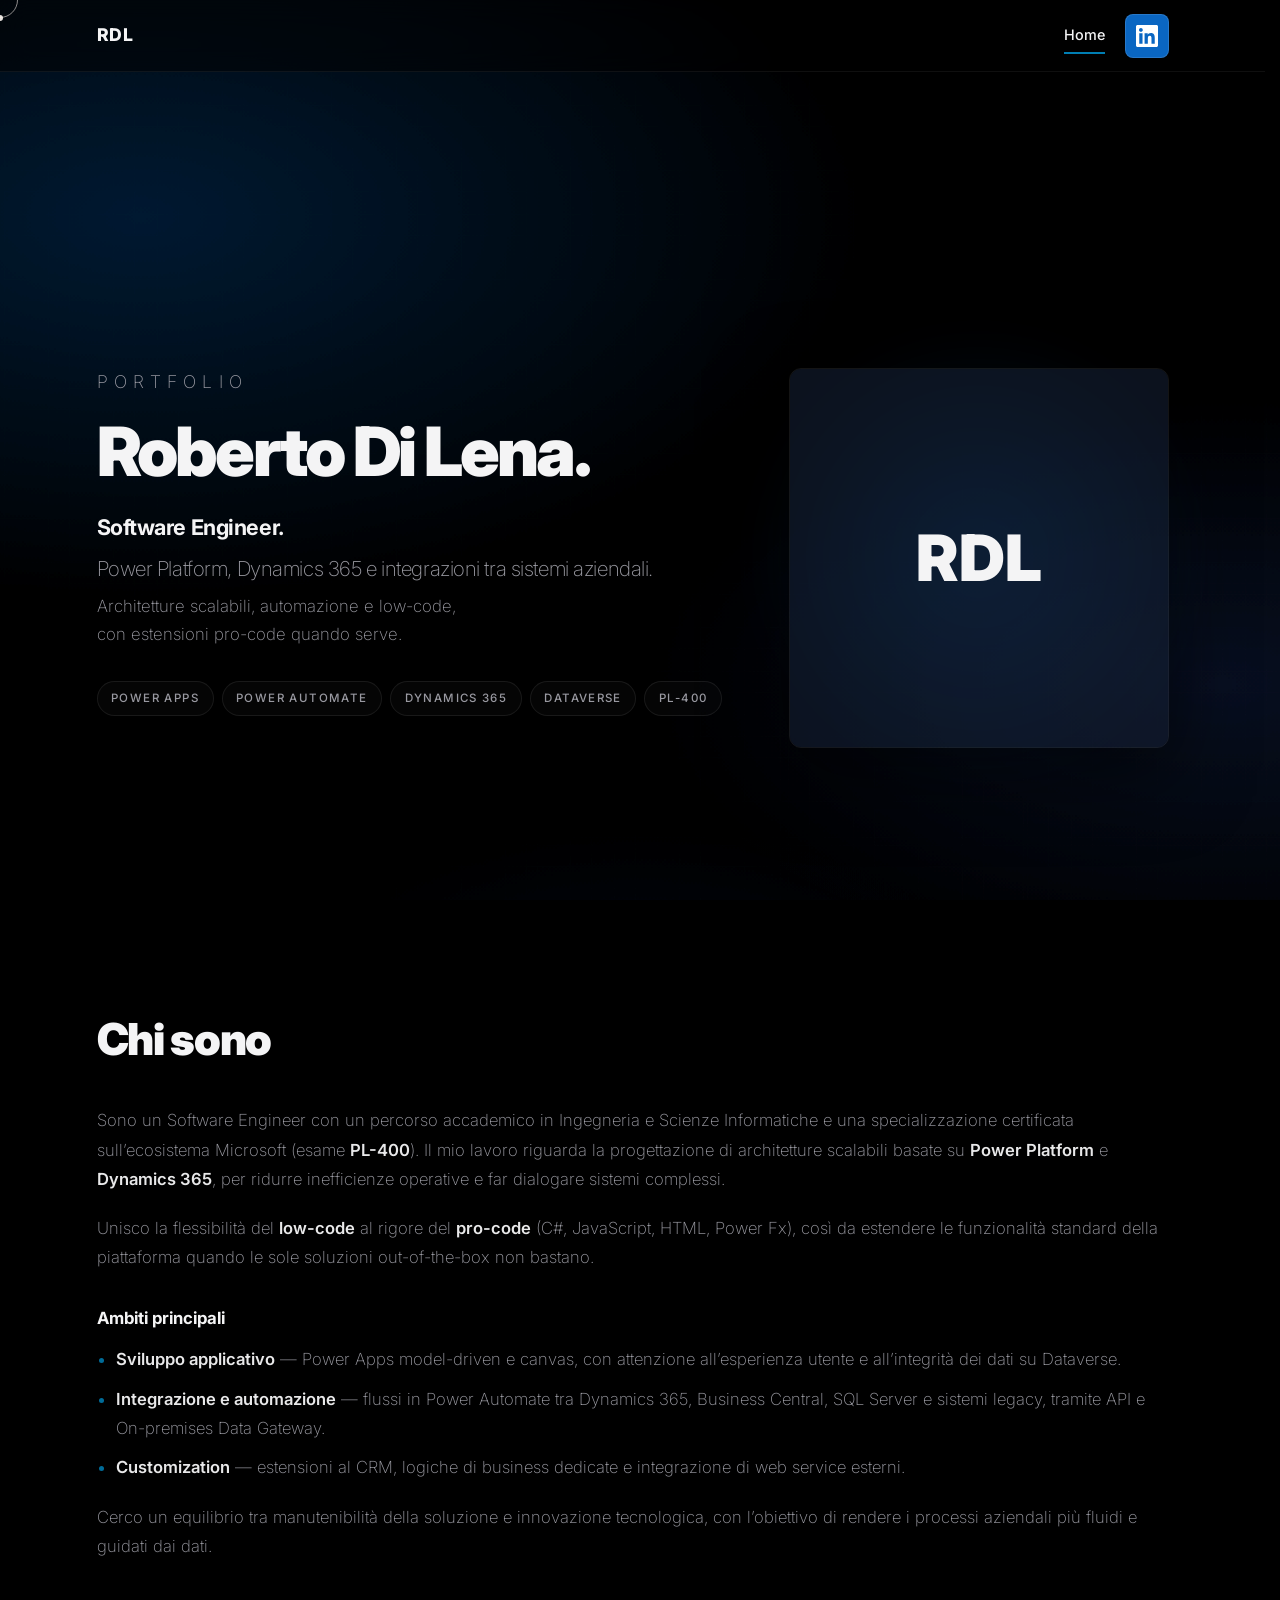
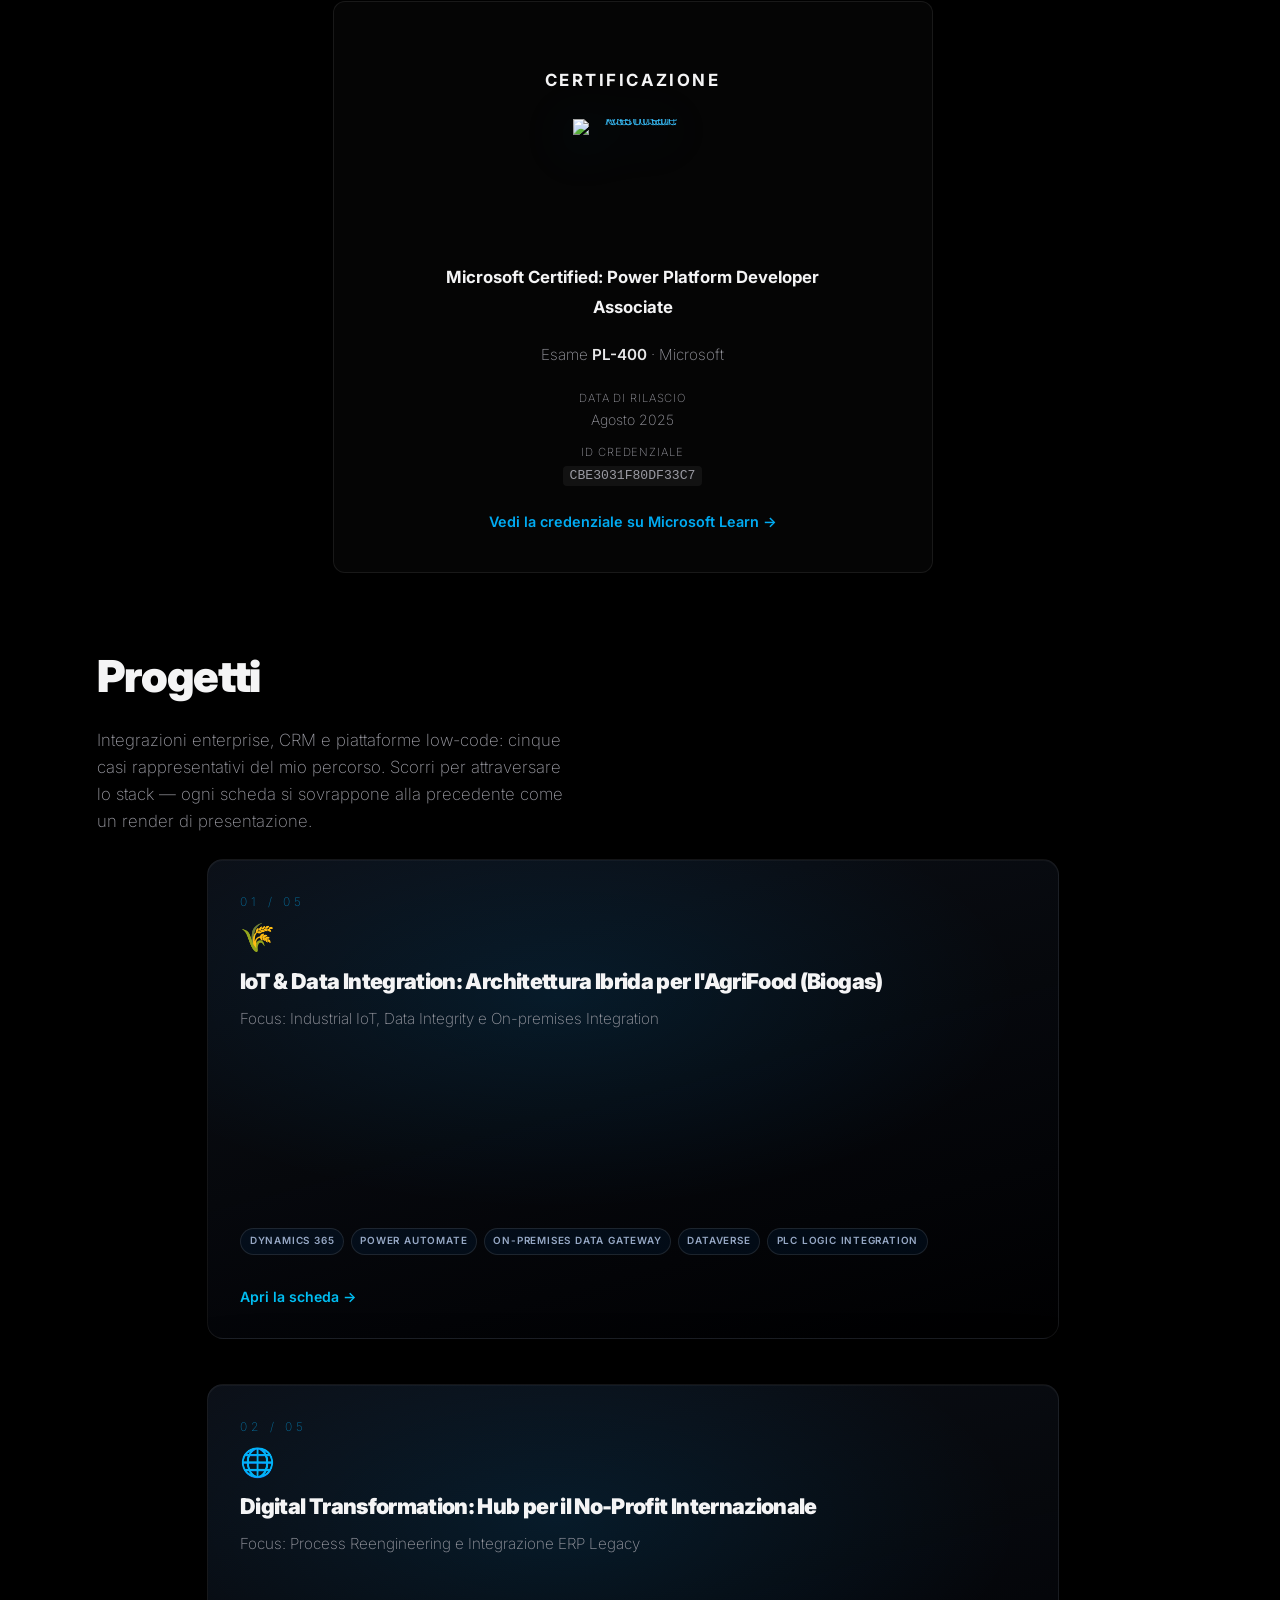
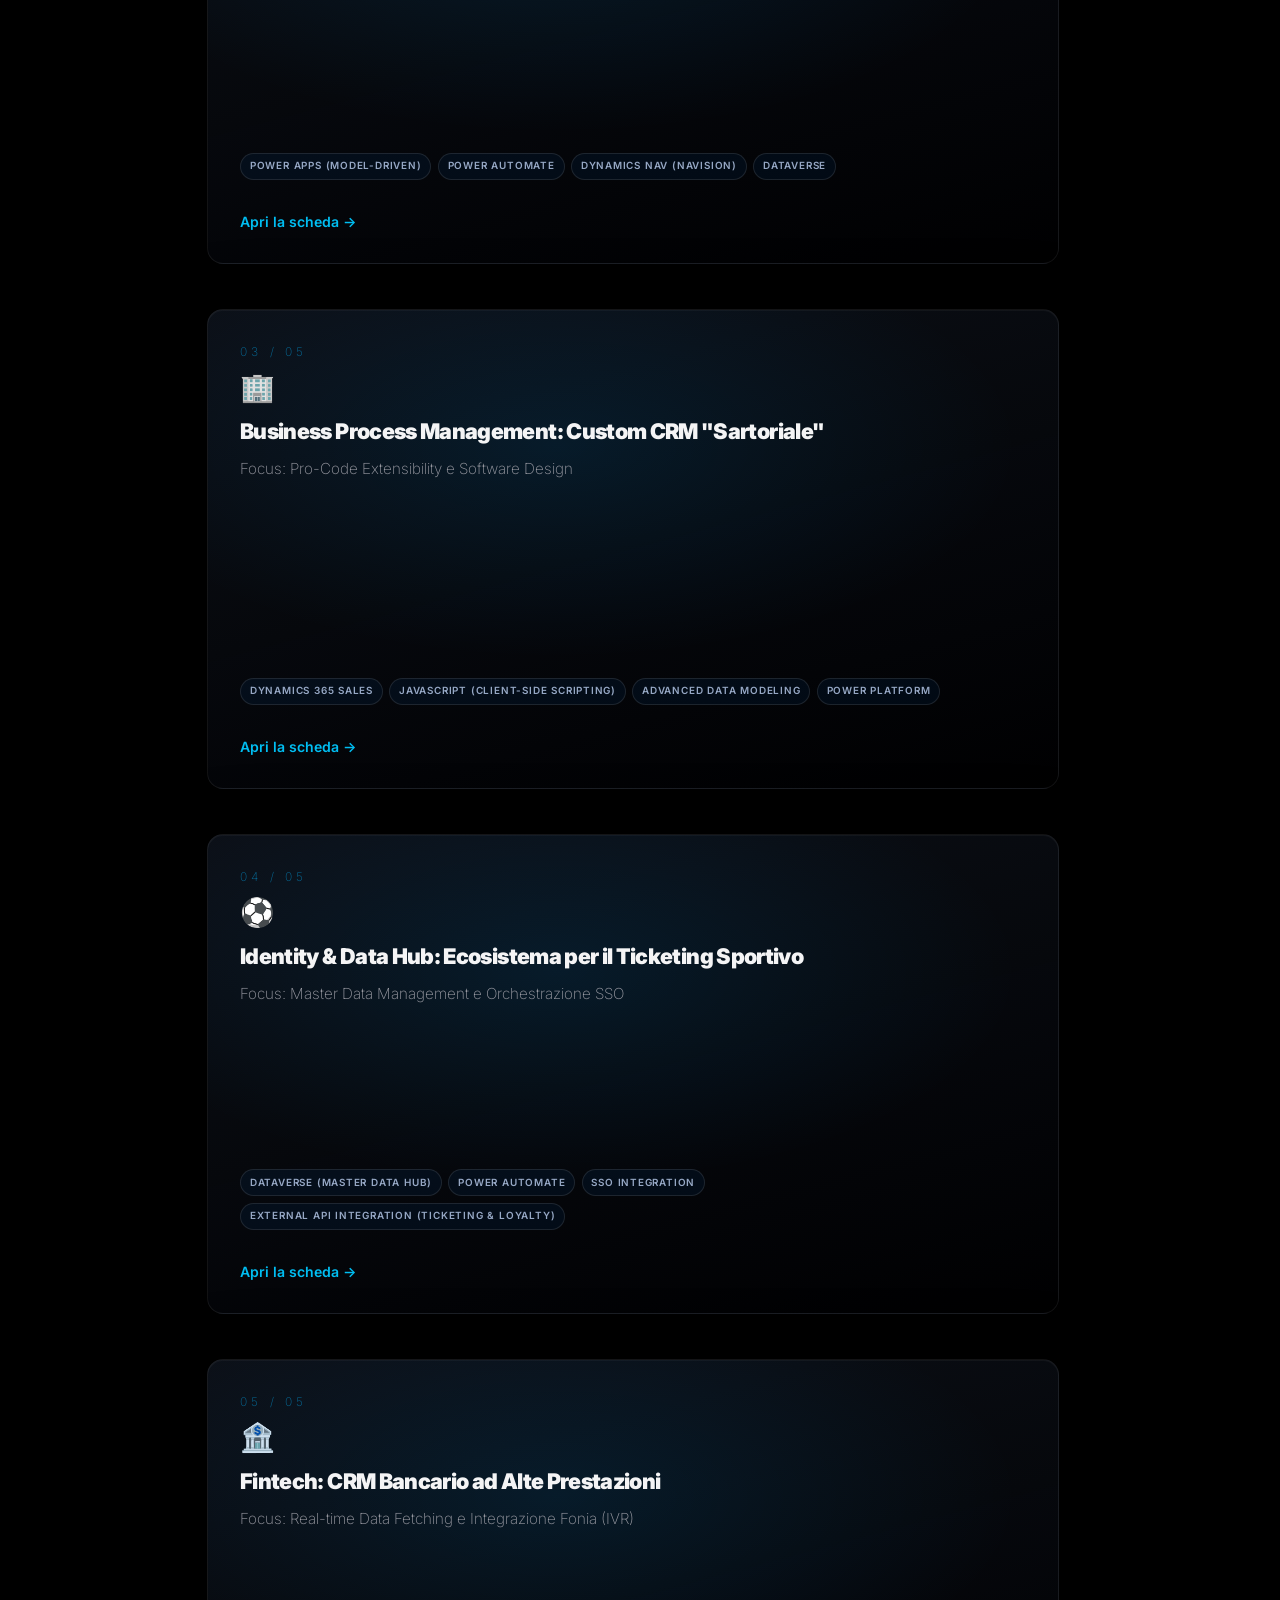
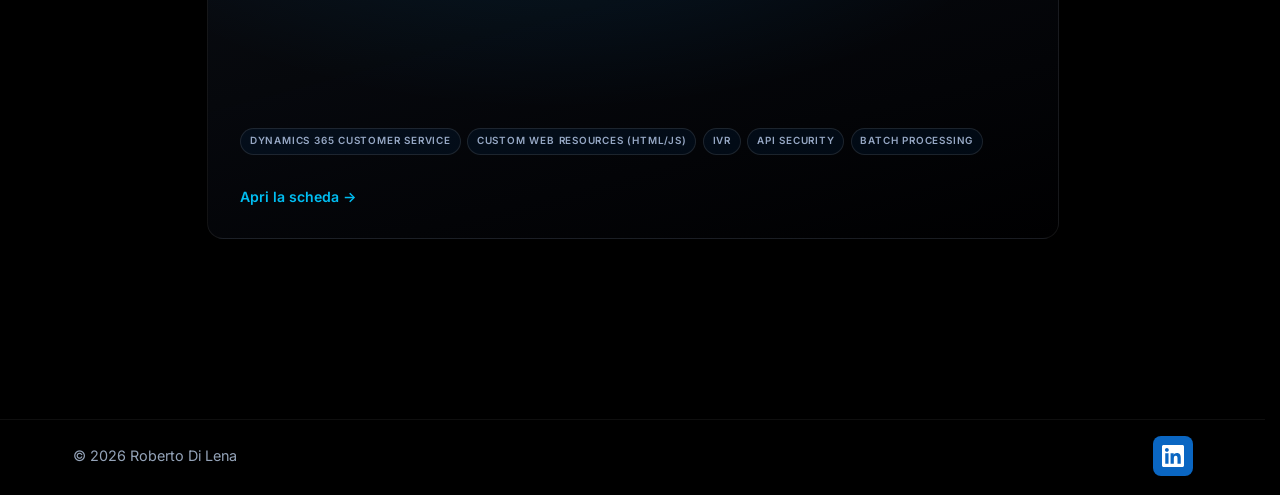
==== commit d4c689ef: "feat(seo): OG/Twitter preview image — hero testuale (nome + ruolo) Made-with: Cursor" ====
--- a/index.html
+++ b/index.html
@@ -30,11 +30,14 @@
     <meta
       name="image"
       property="og:image"
-      content="https://media.licdn.com/dms/image/v2/D4E03AQGnXl5jjME9kg/profile-displayphoto-shrink_800_800/profile-displayphoto-shrink_800_800/0/1698336034572?e=1777507200&amp;v=beta&amp;t=_e7y24nGDHRkcwokl_rrXwnoRvkW891besXSwguQlFM"
-    />
-    <meta property="og:image:width" content="800" />
-    <meta property="og:image:height" content="800" />
-    <meta property="og:image:alt" content="Roberto Di Lena — Software Engineer" />
+      content="https://robertodilena.github.io/images/og-share-hero.png"
+    />
+    <meta property="og:image:width" content="743" />
+    <meta property="og:image:height" content="385" />
+    <meta
+      property="og:image:alt"
+      content="Roberto Di Lena — Portfolio, Software Engineer (anteprima hero testuale)"
+    />
     <meta property="article:author" content="Roberto Di Lena" />
     <meta property="article:published_time" content="2025-08-15T12:00:00+02:00" />
     <meta property="og:updated_time" content="2025-08-15T12:00:00+02:00" />
@@ -49,7 +52,7 @@
     />
     <meta
       name="twitter:image"
-      content="https://media.licdn.com/dms/image/v2/D4E03AQGnXl5jjME9kg/profile-displayphoto-shrink_800_800/profile-displayphoto-shrink_800_800/0/1698336034572?e=1777507200&amp;v=beta&amp;t=_e7y24nGDHRkcwokl_rrXwnoRvkW891besXSwguQlFM"
+      content="https://robertodilena.github.io/images/og-share-hero.png"
     />
     <link rel="preconnect" href="https://fonts.googleapis.com" />
     <link rel="preconnect" href="https://fonts.gstatic.com" crossorigin />
--- a/css/home-cinematic.css
+++ b/css/home-cinematic.css
@@ -15,14 +15,14 @@
   --cine-gap-below-header: 0;
   --cine-hero-top-extra: 4vh;
   /**
-   * Sticky stack: netto +5vh a step (20 - 15). Compatto, meno scroll dispersivo.
+   * Sticky stack: netto +5svh a step (20 - 15). svh = small viewport (barra indirizzi visibile), stabile su mobile.
    */
-  --cine-stack-scroll: 20vh;
-  --cine-stack-overlap: -15vh;
+  --cine-stack-scroll: 20svh;
+  --cine-stack-overlap: -15svh;
   /**
    * Ultima card: stessa corsia di scroll delle altre, così il documento è abbastanza lungo
    * per completare lo scrub GSAP prima che finisca la pagina (stack sopra la penultima).
-   * Opzionale: calc(var(--cine-stack-scroll) + 5vh) per più respiro prima del footer.
+   * Opzionale: calc(var(--cine-stack-scroll) + 5svh) per più respiro prima del footer.
    */
   --cine-stack-last-pad: var(--cine-stack-scroll);
   --font-cine: 'Inter', system-ui, sans-serif;
@@ -330,6 +330,9 @@
   width: 100%;
   height: 100%;
   object-fit: cover;
+  pointer-events: auto;
+  /** Lo scroll passa al documento; niente cattura del gesture sulla sola foto. */
+  touch-action: pan-y;
 }
 
 .cine-hero__portrait-img.is-concealed {
@@ -580,9 +583,13 @@
   margin: 0;
 }
 
-/* html.cinematic-scroll disattiva scroll-behavior: smooth globale (conflitto con Lenis) */
-html.cinematic-scroll {
+/* html/body.cinematic-scroll: scroll nativo + pan verticale (mobile / Lenis) */
+html.cinematic-scroll,
+body.cinematic-scroll {
   scroll-behavior: auto !important;
+  touch-action: pan-y !important;
+  /** Evita pull-to-refresh / bounce che “rubano” il primo frame al cambio direzione. */
+  overscroll-behavior-y: none !important;
 }
 
 .cine-projects__stack-wrap {
@@ -605,7 +612,7 @@
   --glow-x: 50%;
   --glow-y: 40%;
   position: sticky;
-  top: max(10vh, 5rem);
+  top: max(10svh, 5rem);
   margin-bottom: var(--cine-stack-overlap);
   padding-bottom: var(--cine-stack-scroll);
   transform-style: preserve-3d;
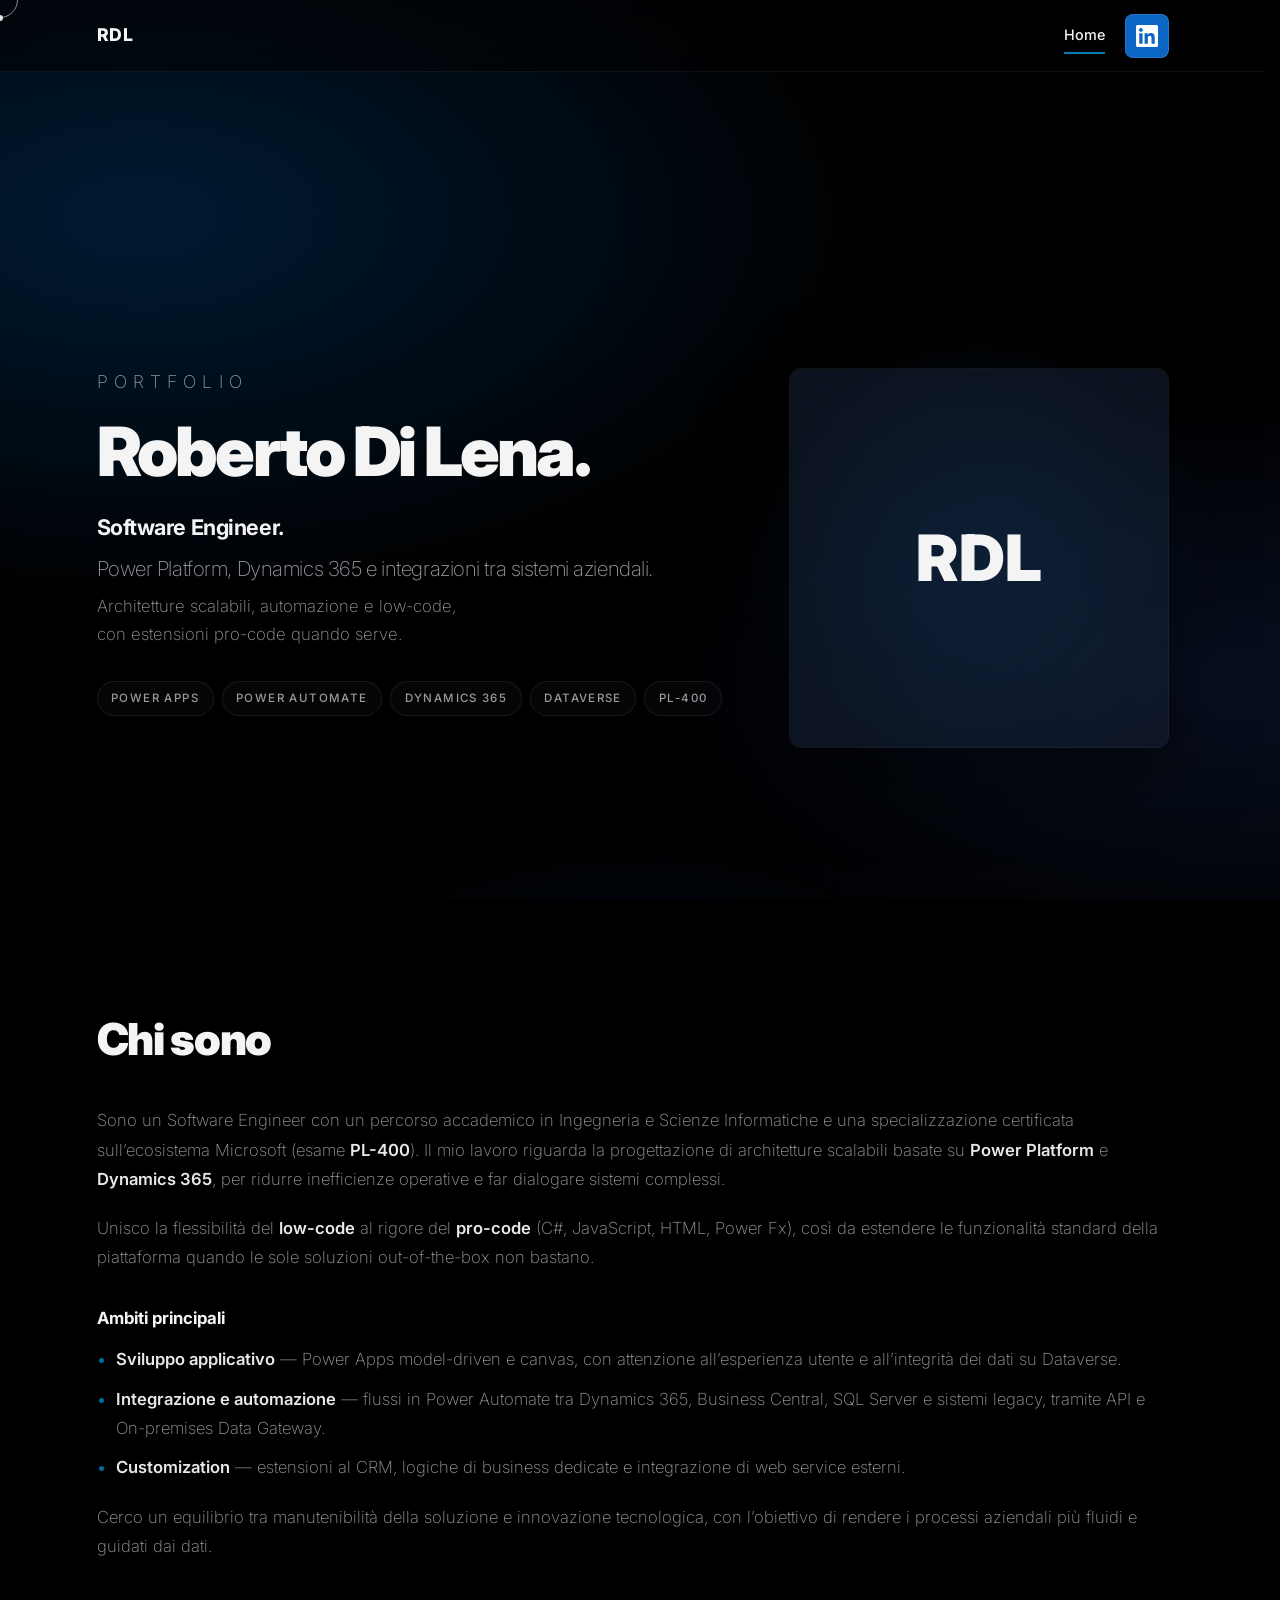
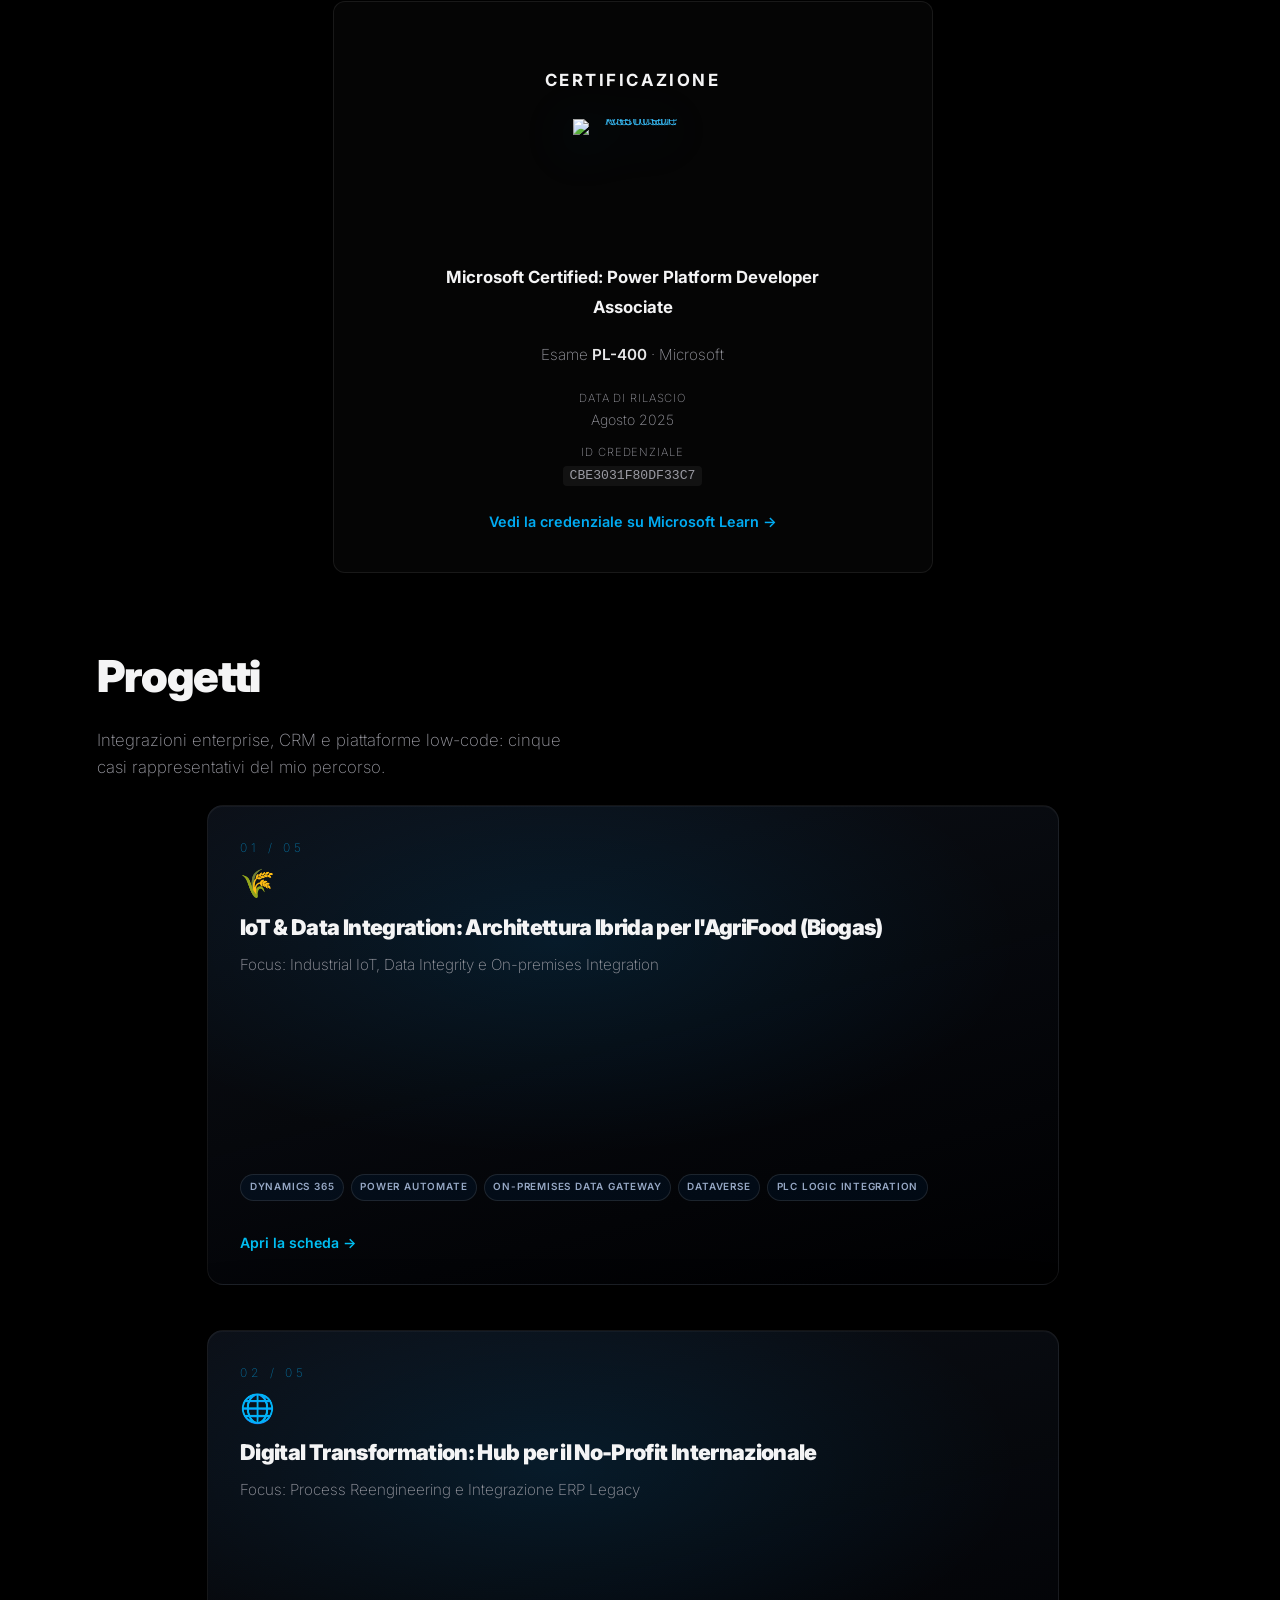
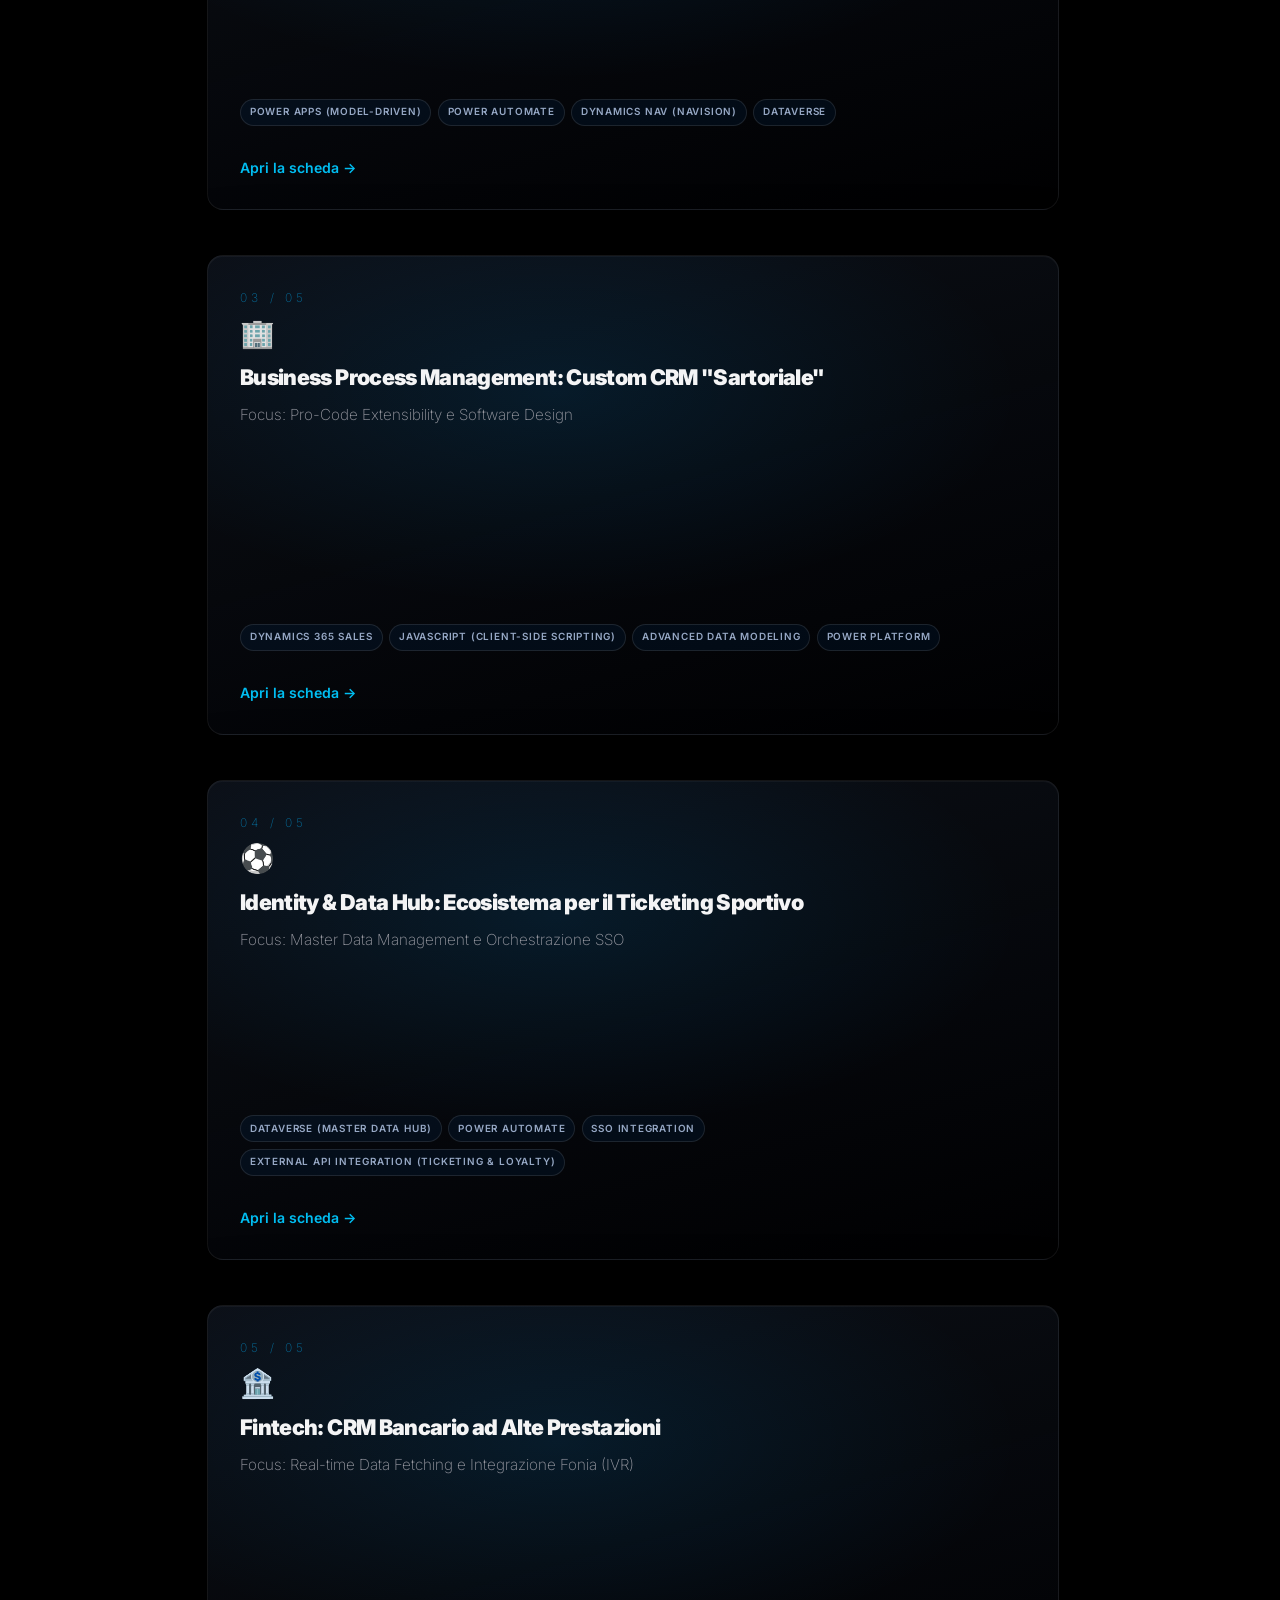
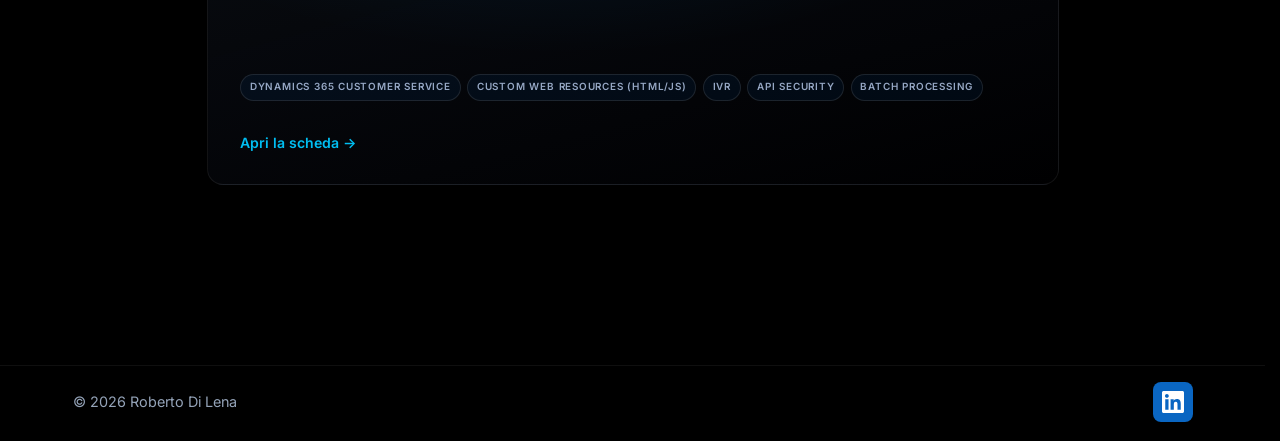
==== commit 22d01554: "copy(progetti): remove meta UI hint from projects lead Made-with: Cursor" ====
--- a/index.html
+++ b/index.html
@@ -214,8 +214,6 @@
           <h2 id="showcase-title" class="cine-section__title">Progetti</h2>
           <p class="cine-projects__lead">
             Integrazioni enterprise, CRM e piattaforme low-code: cinque casi rappresentativi del mio percorso.
-            Scorri per attraversare lo stack — ogni scheda si sovrappone alla precedente come un render di
-            presentazione.
           </p>
         </div>
         <div class="cine-projects__stack-wrap">
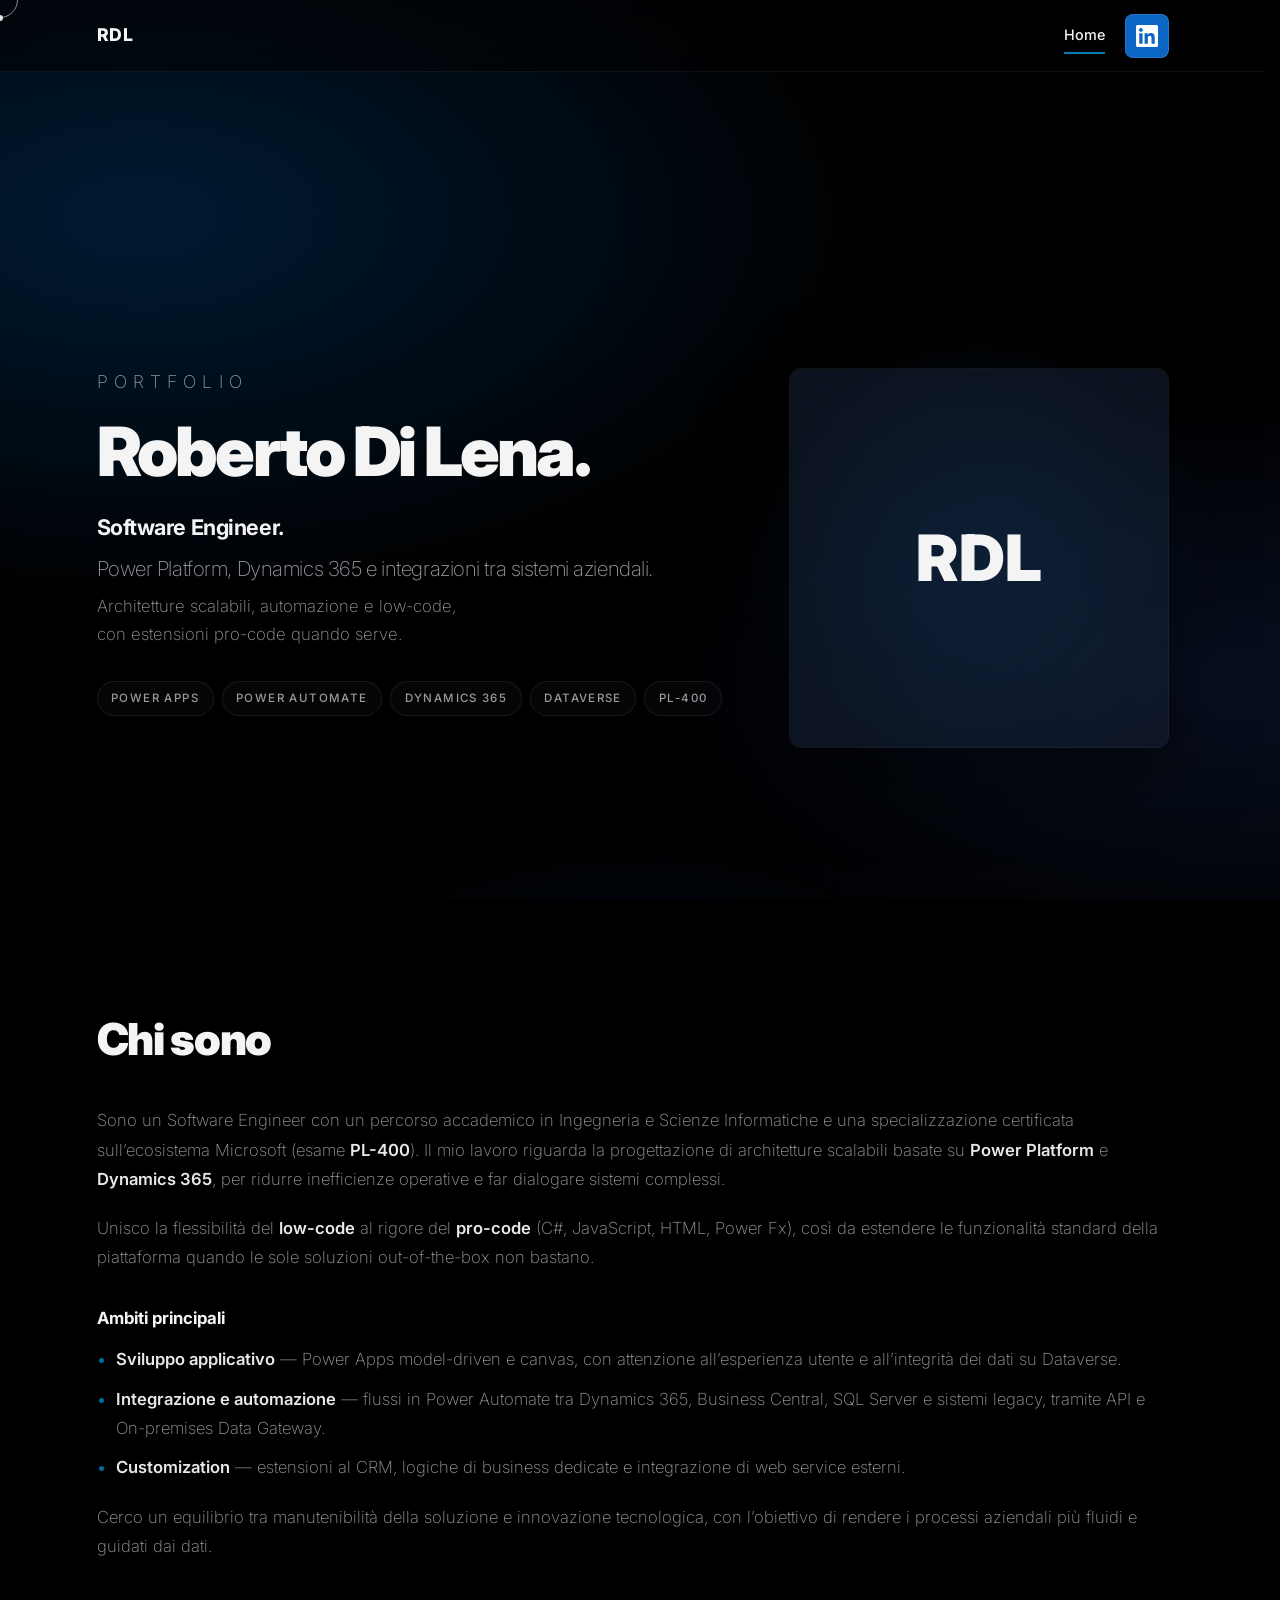
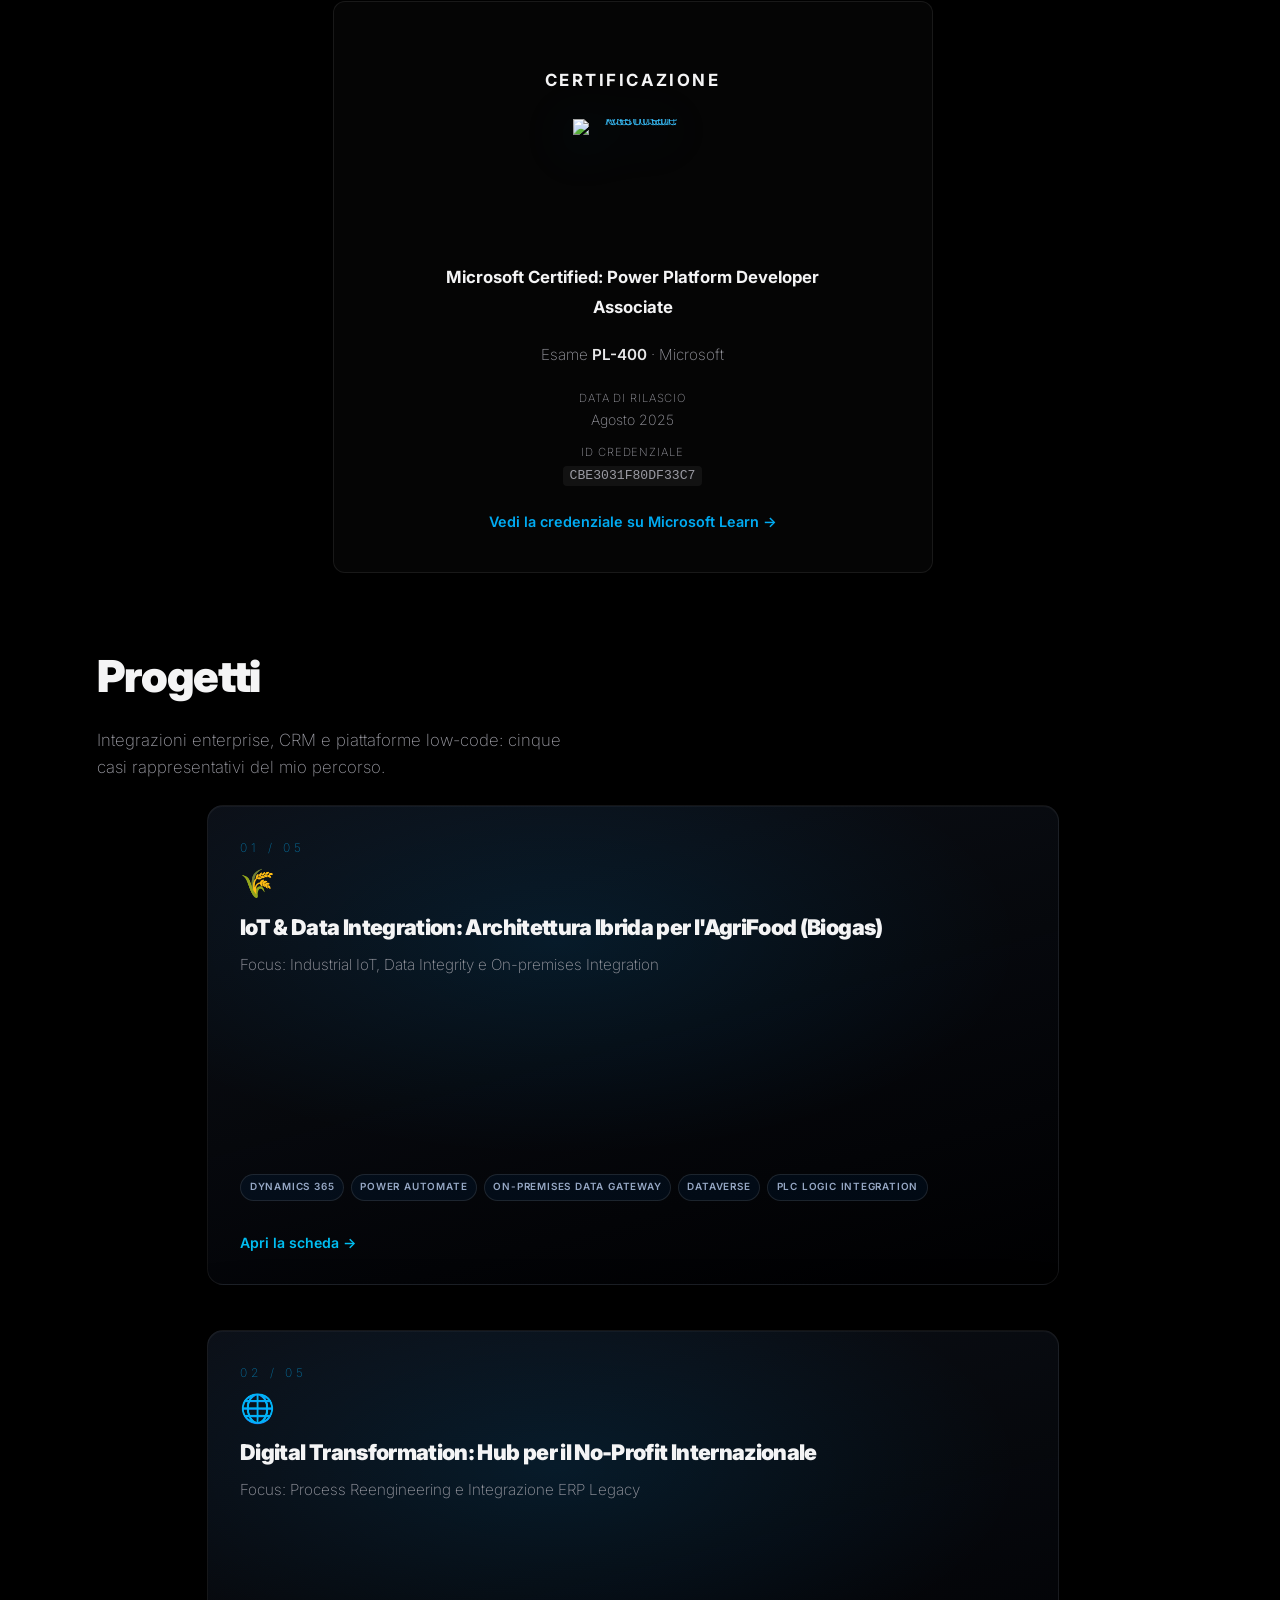
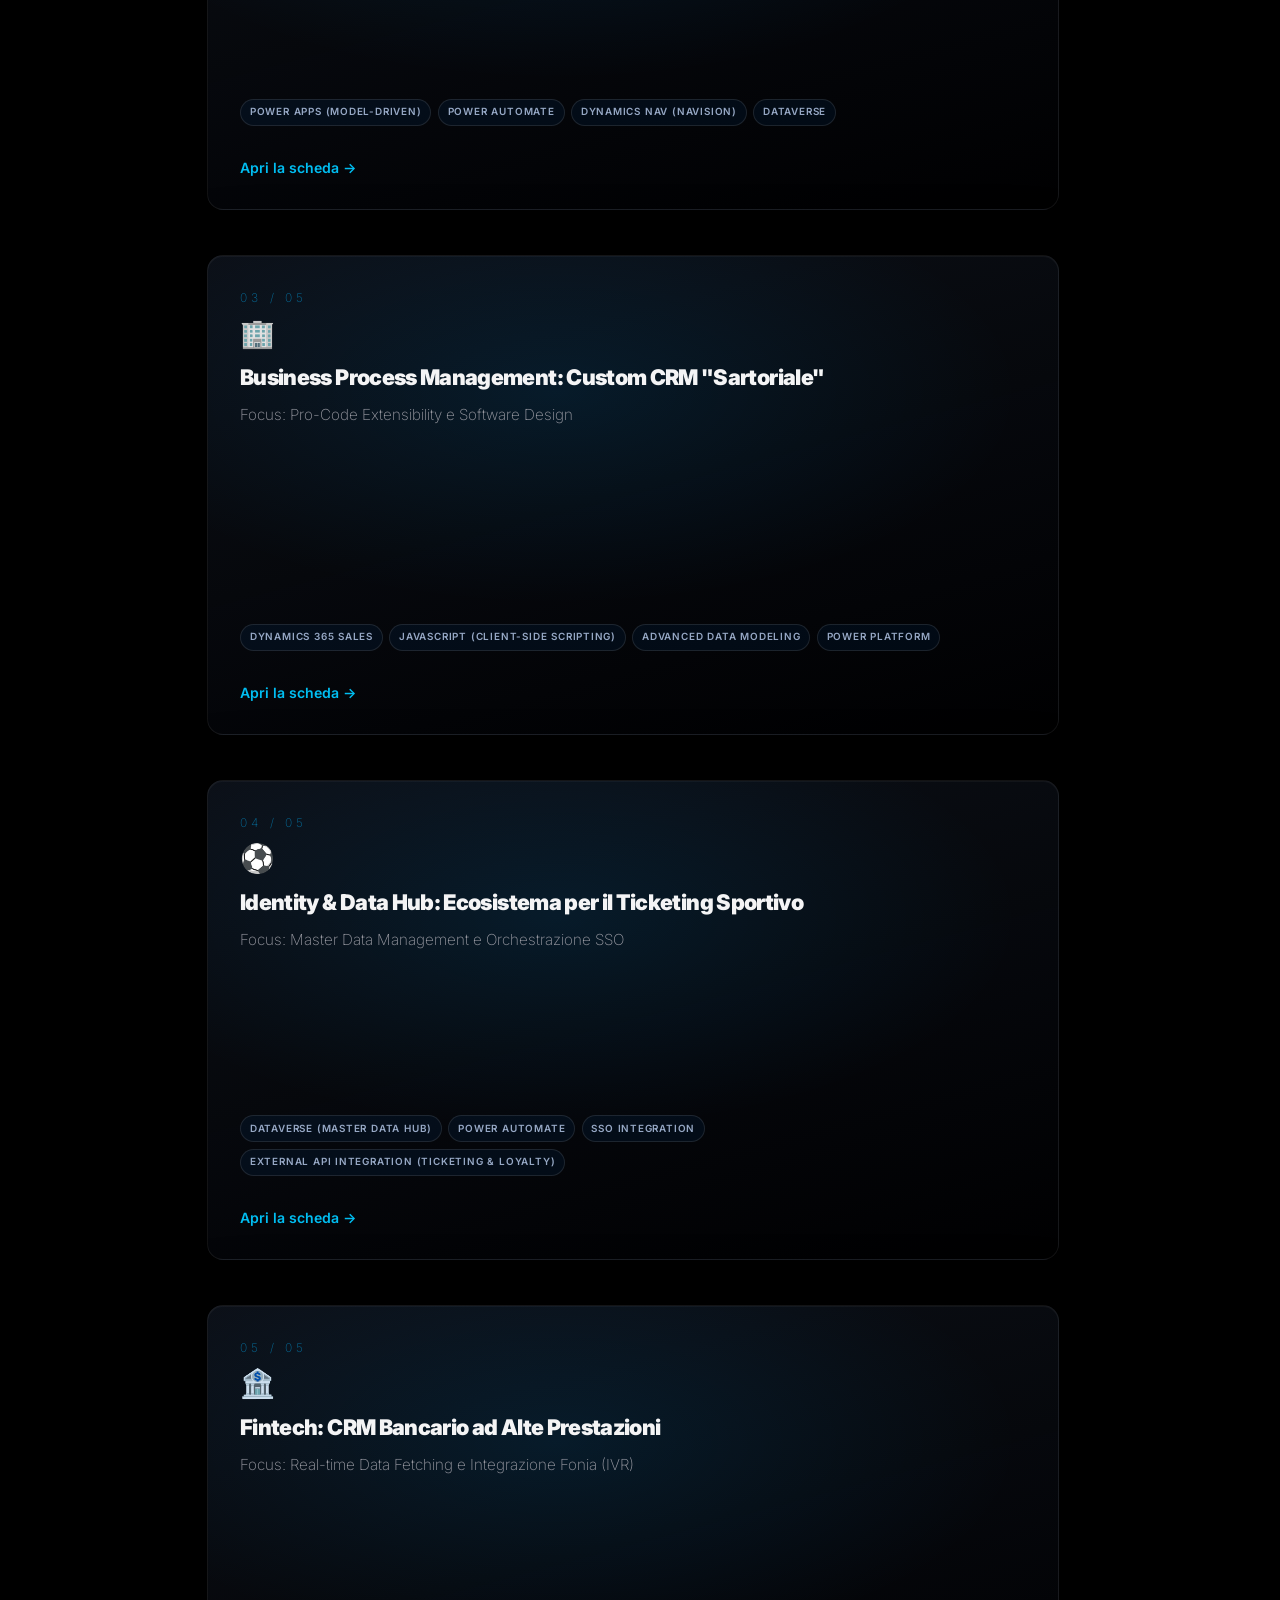
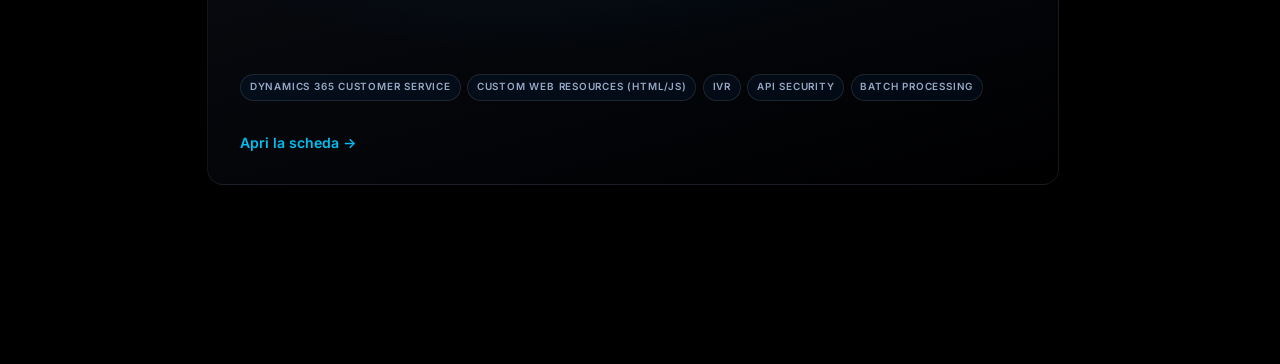
==== commit b2314f7e: "remove: global site footer and stack-tail trim tied to it Made-with: Cursor" ====
--- a/index.html
+++ b/index.html
@@ -222,8 +222,6 @@
       </section>
     </main>
 
-    <footer id="site-footer"></footer>
-
     <script src="js/projects-data.js"></script>
     <script src="js/layout.js"></script>
     <script src="js/projects-loader.js"></script>
--- a/css/style.css
+++ b/css/style.css
@@ -1093,67 +1093,6 @@
   margin-top: 2rem;
 }
 
-#site-footer {
-  width: 100%;
-  max-width: 100%;
-  min-width: 0;
-  box-sizing: border-box;
-  border-top: 1px solid var(--border);
-  margin-top: auto;
-  padding: 2rem 1.5rem;
-  background: rgba(15, 23, 42, 0.97);
-  overflow-x: hidden;
-  overflow-x: clip;
-}
-
-.footer-inner {
-  max-width: var(--max);
-  margin: 0 auto;
-  min-width: 0;
-  display: flex;
-  flex-direction: column;
-  gap: 0.75rem;
-  align-items: flex-start;
-}
-
-@media (min-width: 640px) {
-  .footer-inner {
-    flex-direction: row;
-    flex-wrap: wrap;
-    align-items: center;
-    justify-content: space-between;
-  }
-}
-
-.footer-copy {
-  margin: 0;
-  font-size: 0.9rem;
-  color: var(--text-muted);
-}
-
-.footer-social {
-  display: flex;
-  align-items: center;
-}
-
-.footer-linkedin {
-  display: flex;
-  align-items: center;
-  justify-content: center;
-  width: 40px;
-  height: 40px;
-  border-radius: var(--radius-sm);
-  color: #fff;
-  background: #0a66c2;
-  transition: transform 0.15s, background 0.2s;
-}
-
-.footer-linkedin:hover {
-  background: #004182;
-  transform: translateY(-1px);
-  text-decoration: none;
-}
-
 .hero-visual {
   position: relative;
   border-radius: var(--radius);
@@ -1213,10 +1152,6 @@
     font-size: clamp(1.55rem, 6vw, 2rem);
   }
 
-  #site-footer {
-    padding: 1.5rem 1rem;
-  }
-
   .nav-inner {
     padding: 0 1rem;
   }
--- a/css/home-cinematic.css
+++ b/css/home-cinematic.css
@@ -22,7 +22,7 @@
   /**
    * Ultima card: stessa corsia di scroll delle altre, così il documento è abbastanza lungo
    * per completare lo scrub GSAP prima che finisca la pagina (stack sopra la penultima).
-   * Opzionale: calc(var(--cine-stack-scroll) + 5svh) per più respiro prima del footer.
+   * Opzionale: calc(var(--cine-stack-scroll) + 5svh) per più respiro in fondo alla sezione.
    */
   --cine-stack-last-pad: var(--cine-stack-scroll);
   --font-cine: 'Inter', system-ui, sans-serif;
@@ -181,13 +181,6 @@
 .page-cinematic #site-header .nav-links a.is-active {
   color: var(--cine-text);
   border-bottom-color: rgba(0, 180, 255, 0.7);
-}
-
-.page-cinematic #site-footer {
-  background: var(--cine-bg);
-  border-top-color: rgba(255, 255, 255, 0.06);
-  margin-top: 0;
-  padding: 1rem 1.5rem 1.25rem;
 }
 
 /* --- Hero --- */
@@ -746,6 +739,20 @@
   padding-top: 1rem;
 }
 
+/** Link a tutta card: `.cine-project-card__hit` (vedi home-featured.js). */
+.cine-project-card__hit {
+  position: absolute;
+  inset: 0;
+  z-index: 4;
+  border-radius: inherit;
+  text-decoration: none;
+}
+
+.cine-project-card__hit:focus-visible {
+  outline: 2px solid rgba(0, 200, 255, 0.9);
+  outline-offset: 3px;
+}
+
 .cine-project-card__link {
   font-family: var(--font-cine);
   font-weight: 600;
@@ -755,9 +762,10 @@
   display: inline-flex;
   align-items: center;
   gap: 0.35rem;
-}
-
-.cine-project-card__link:hover {
+  pointer-events: none;
+}
+
+.cine-project-card:hover .cine-project-card__link {
   color: #fff;
 }
 
@@ -835,7 +843,7 @@
   border-radius: 16px;
   overflow: hidden;
   border: 1px solid rgba(255, 255, 255, 0.1);
-  background: linear-gradient(165deg, rgba(12, 16, 24, 0.55) 0%, rgba(0, 0, 0, 0.92) 100%);
+  background: #070a10;
   box-shadow: 0 24px 64px rgba(0, 0, 0, 0.5);
 }
 
@@ -843,8 +851,8 @@
   width: 100%;
   height: 100%;
   object-fit: cover;
+  object-position: center center;
   display: block;
-  will-change: transform;
   transform: translateZ(0);
   backface-visibility: hidden;
 }
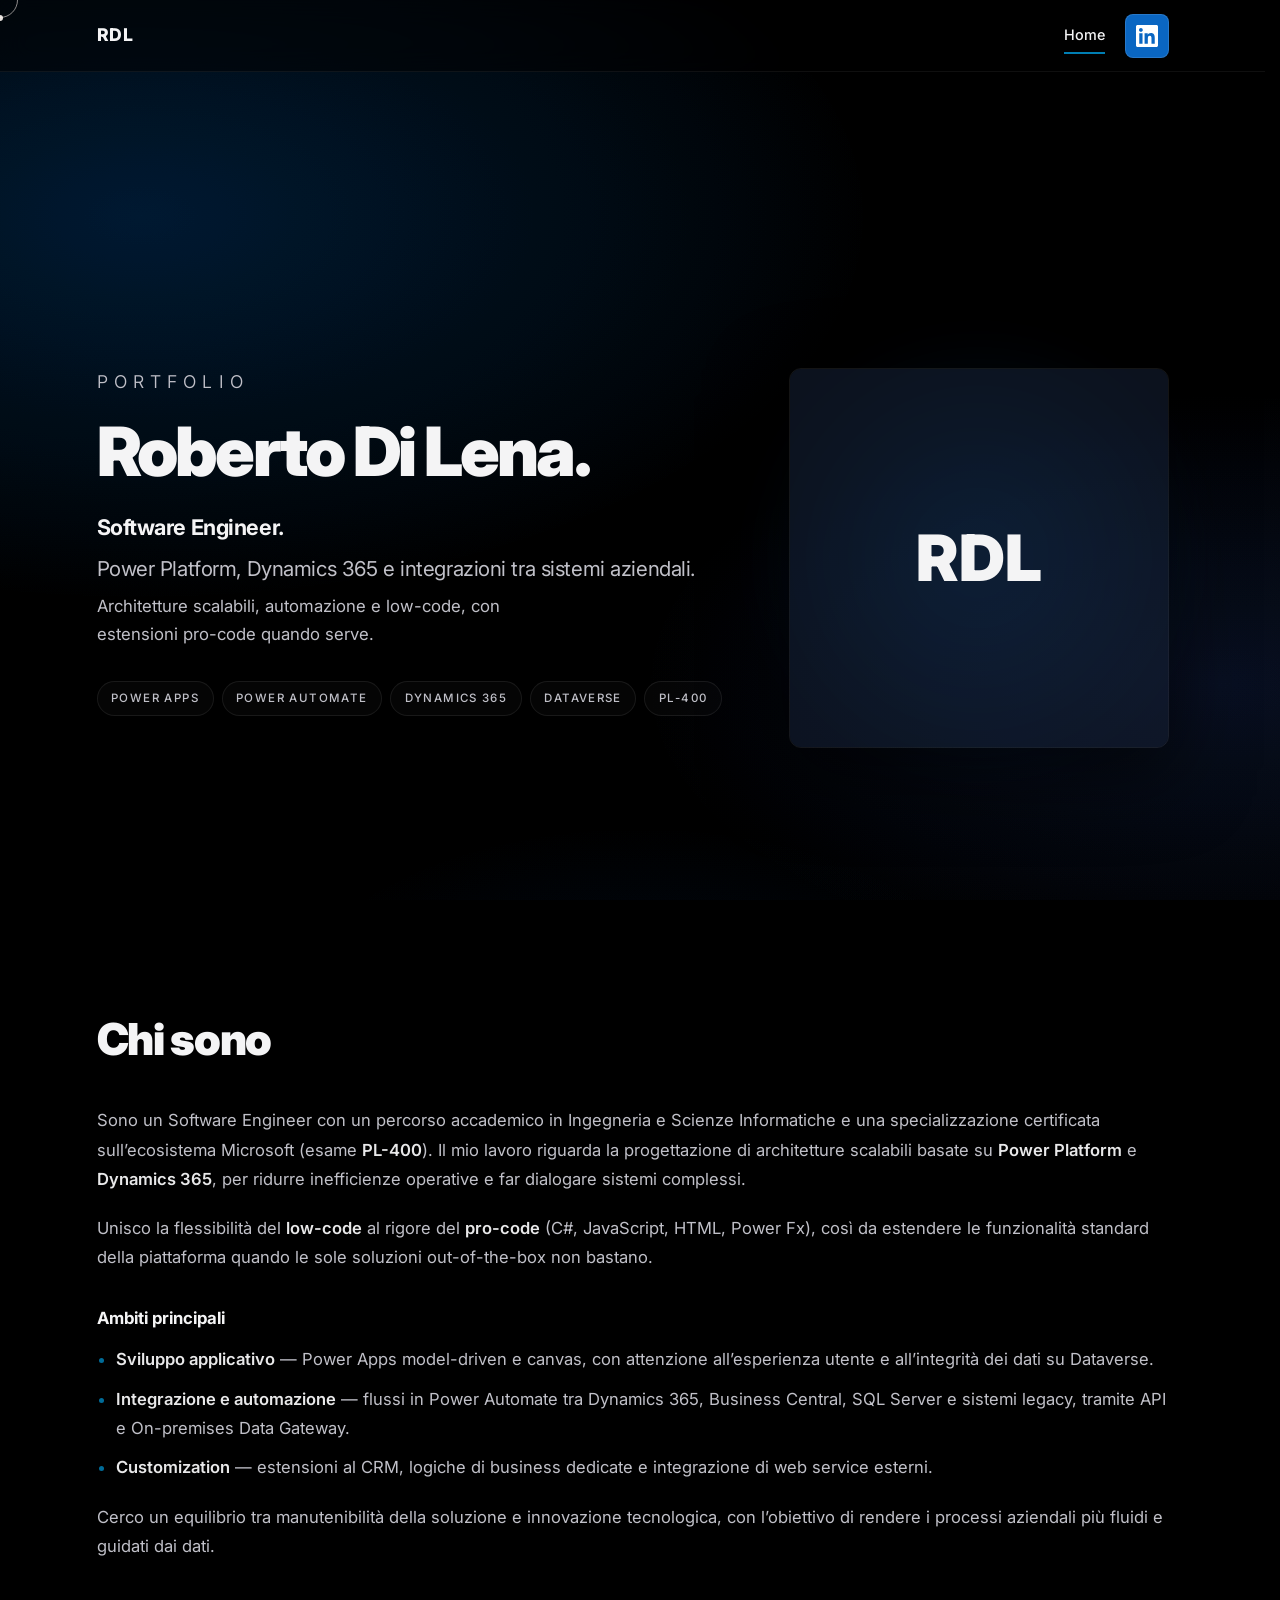
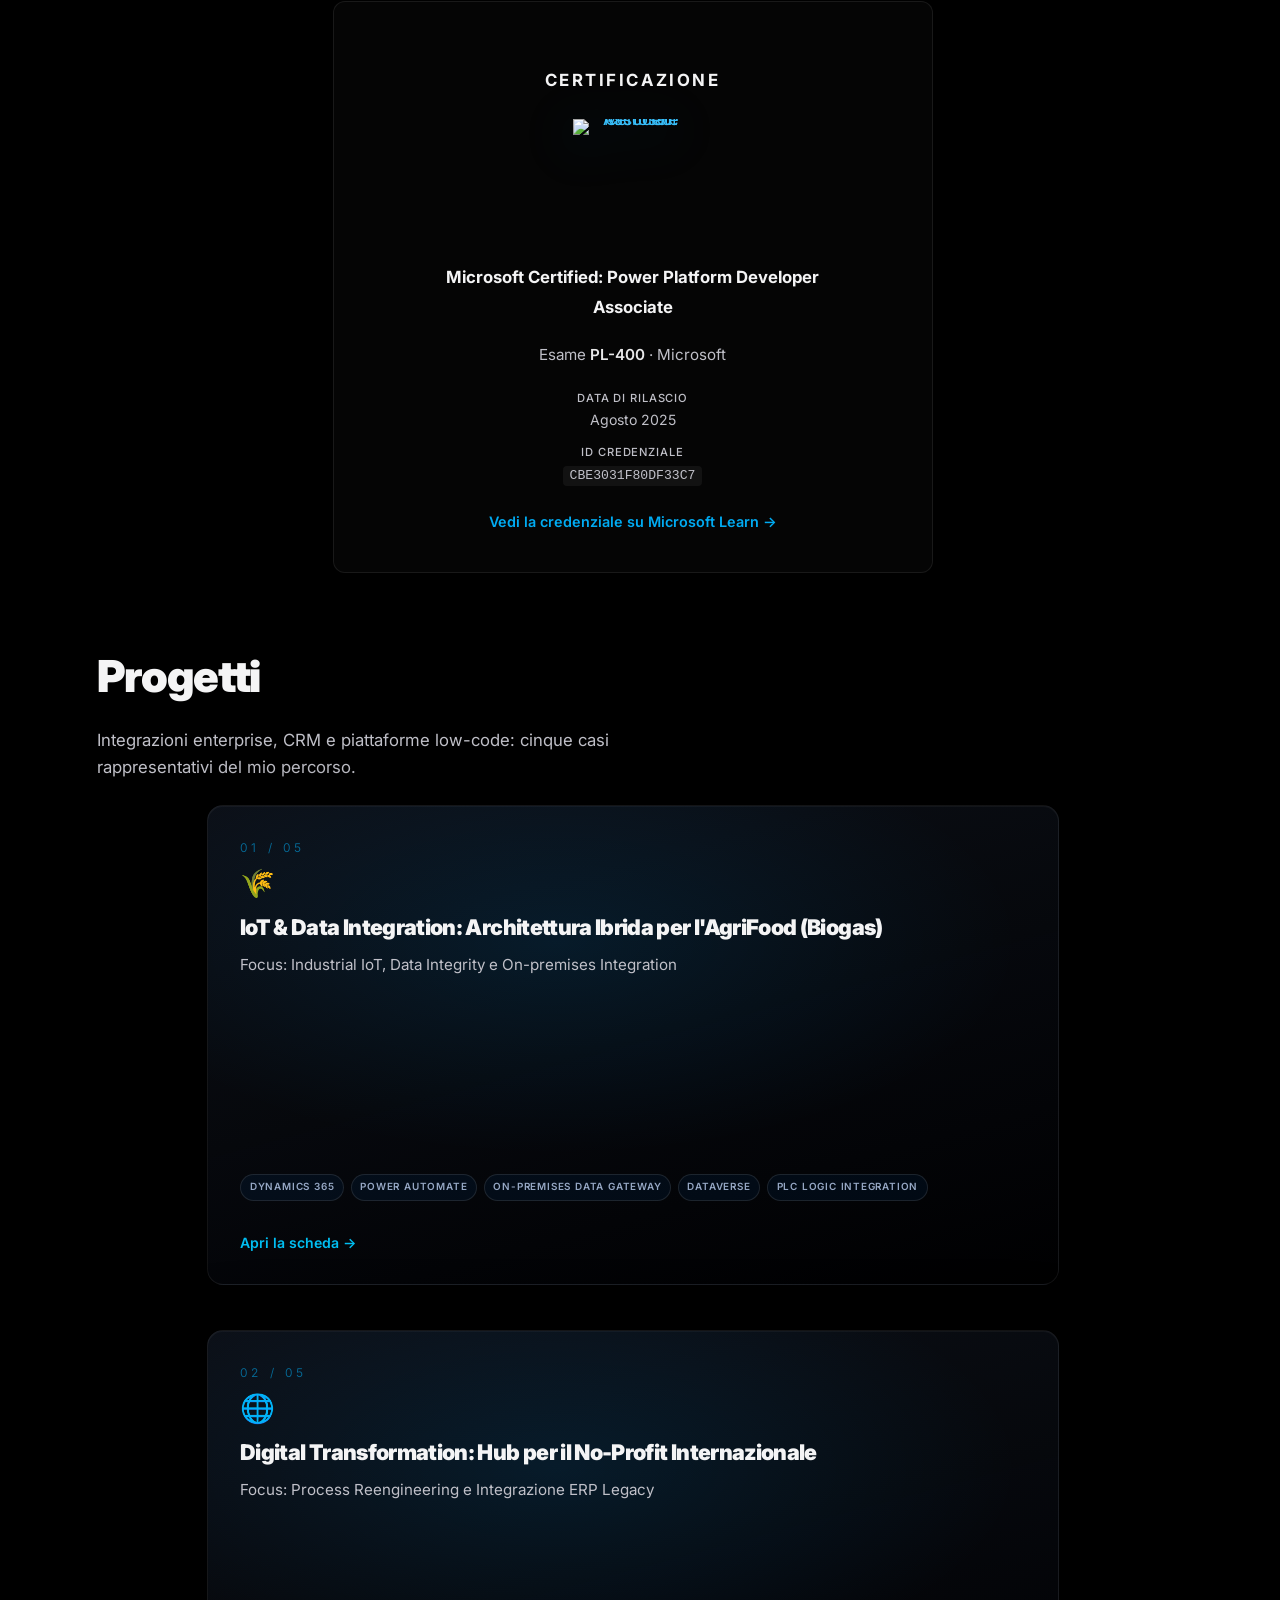
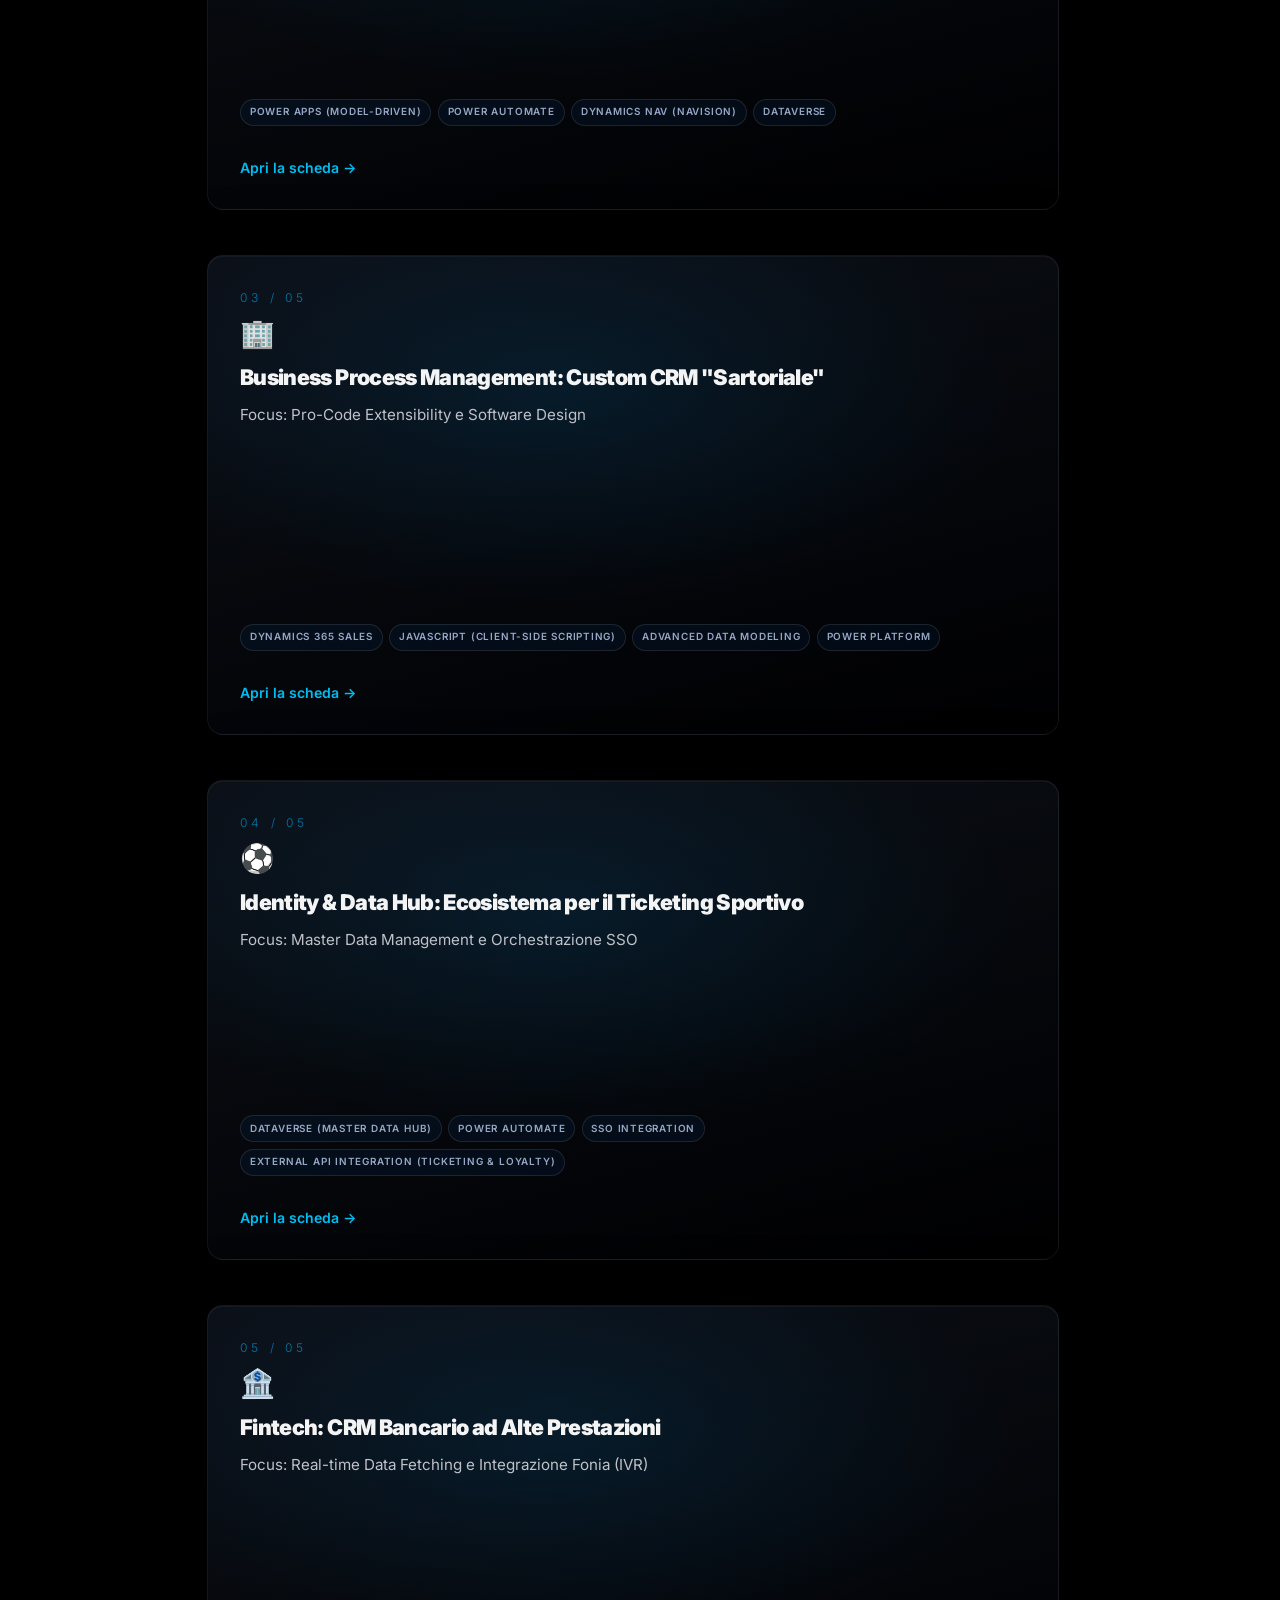
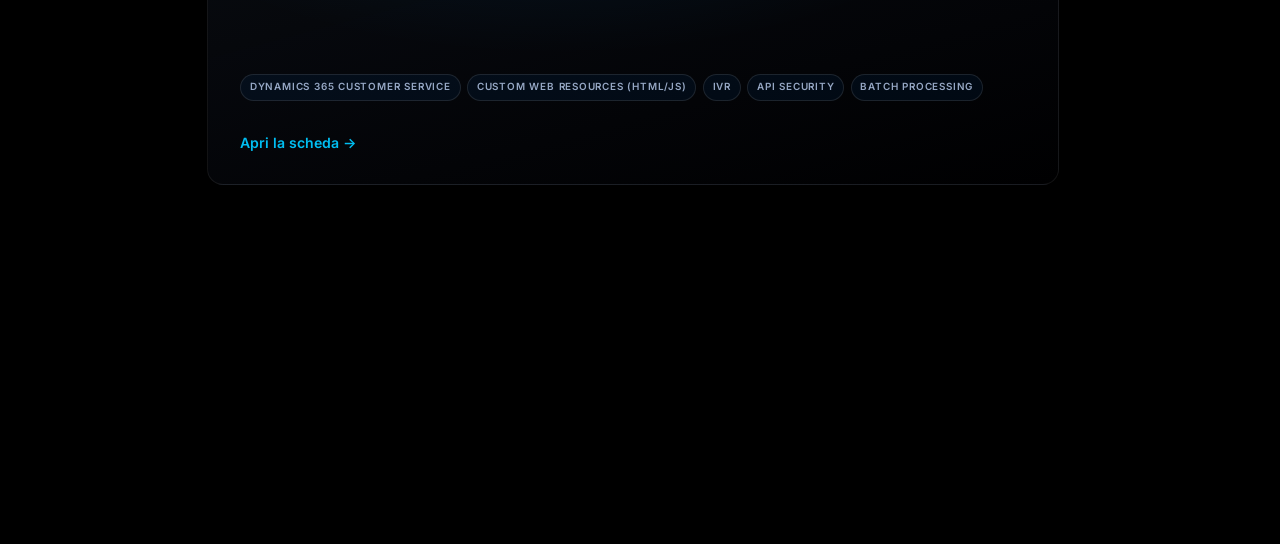
==== commit 269347bb: "seo: update OG/Twitter preview image (hero + pills, 647×361) Made-with: Cursor" ====
--- a/index.html
+++ b/index.html
@@ -32,11 +32,11 @@
       property="og:image"
       content="https://robertodilena.github.io/images/og-share-hero.png"
     />
-    <meta property="og:image:width" content="743" />
-    <meta property="og:image:height" content="385" />
+    <meta property="og:image:width" content="647" />
+    <meta property="og:image:height" content="361" />
     <meta
       property="og:image:alt"
-      content="Roberto Di Lena — Portfolio, Software Engineer (anteprima hero testuale)"
+      content="Roberto Di Lena — Portfolio, Software Engineer, stack Power Platform e pillole tecnologiche"
     />
     <meta property="article:author" content="Roberto Di Lena" />
     <meta property="article:published_time" content="2025-08-15T12:00:00+02:00" />
--- a/css/home-cinematic.css
+++ b/css/home-cinematic.css
@@ -8,7 +8,10 @@
   --cine-neon: rgba(0, 180, 255, 0.45);
   --cine-neon-soft: rgba(0, 120, 212, 0.12);
   --cine-text: #f4f4f5;
-  --cine-muted: rgba(161, 161, 170, 0.95);
+  /** Più chiaro + pesi 350/400 al posto di 200: migliore leggibilità senza “bold”. */
+  --cine-muted: rgba(196, 196, 204, 0.98);
+  --cine-weight-muted-body: 400;
+  --cine-weight-muted-soft: 350;
   --cine-max: 1120px;
   --cine-header-h: 72px;
   /** Extra respiro sotto l’header sticky (hero / interne). */
@@ -19,12 +22,6 @@
    */
   --cine-stack-scroll: 20svh;
   --cine-stack-overlap: -15svh;
-  /**
-   * Ultima card: stessa corsia di scroll delle altre, così il documento è abbastanza lungo
-   * per completare lo scrub GSAP prima che finisca la pagina (stack sopra la penultima).
-   * Opzionale: calc(var(--cine-stack-scroll) + 5svh) per più respiro in fondo alla sezione.
-   */
-  --cine-stack-last-pad: var(--cine-stack-scroll);
   --font-cine: 'Inter', system-ui, sans-serif;
 }
 
@@ -209,7 +206,7 @@
 
 .cine-hero__eyebrow {
   font-family: var(--font-cine);
-  font-weight: 200;
+  font-weight: var(--cine-weight-muted-soft);
   font-size: clamp(0.95rem, 1.5vw, 1.1rem);
   letter-spacing: 0.35em;
   text-transform: uppercase;
@@ -246,7 +243,7 @@
 
 .cine-hero__role-sub {
   display: block;
-  font-weight: 200;
+  font-weight: var(--cine-weight-muted-body);
   font-size: 0.95em;
   color: var(--cine-muted);
   margin-top: 0.5rem;
@@ -254,7 +251,7 @@
 
 .cine-hero__focus {
   font-family: var(--font-cine);
-  font-weight: 200;
+  font-weight: var(--cine-weight-muted-body);
   font-size: clamp(0.95rem, 1.4vw, 1.05rem);
   line-height: 1.65;
   color: var(--cine-muted);
@@ -380,7 +377,7 @@
 
 .cine-section__prose {
   font-family: var(--font-cine);
-  font-weight: 200;
+  font-weight: var(--cine-weight-muted-body);
   font-size: clamp(1rem, 1.3vw, 1.08rem);
   line-height: 1.75;
   color: var(--cine-muted);
@@ -503,7 +500,7 @@
 }
 
 .cine-cert__exam {
-  font-weight: 200;
+  font-weight: var(--cine-weight-muted-body);
   font-size: 0.95rem;
   color: var(--cine-muted);
   margin: 0 0 1rem;
@@ -518,6 +515,7 @@
 
 .cine-cert__meta dt {
   font-size: 0.7rem;
+  font-weight: 500;
   text-transform: uppercase;
   letter-spacing: 0.08em;
   color: var(--cine-muted);
@@ -569,7 +567,7 @@
 
 .cine-projects__lead {
   font-family: var(--font-cine);
-  font-weight: 200;
+  font-weight: var(--cine-weight-muted-body);
   font-size: 1.05rem;
   color: var(--cine-muted);
   max-width: 48ch;
@@ -589,7 +587,11 @@
   position: relative;
   max-width: 900px;
   margin: 0 auto;
-  padding: 0 1.5rem;
+  /**
+   * Senza footer: spazio sotto l’ultima card = corsia scroll + “tiro” overlap (|overlap|),
+   * così l’ultima si comporta come le altre rispetto alla penultima a fine scroll.
+   */
+  padding: 0 1.5rem calc(var(--cine-stack-scroll) + (-1 * var(--cine-stack-overlap)));
   perspective: 1400px;
   perspective-origin: 50% 30%;
 }
@@ -613,11 +615,6 @@
   transform: translateZ(0);
   backface-visibility: hidden;
   z-index: var(--z, 1);
-}
-
-.cine-project-card:last-child {
-  margin-bottom: 0;
-  padding-bottom: var(--cine-stack-last-pad);
 }
 
 .cine-project-card__surface {
@@ -684,7 +681,7 @@
 
 .cine-project-card__index {
   font-family: var(--font-cine);
-  font-weight: 200;
+  font-weight: var(--cine-weight-muted-soft);
   font-size: 0.75rem;
   letter-spacing: 0.35em;
   color: rgba(0, 180, 255, 0.55);
@@ -708,7 +705,7 @@
 
 .cine-project-card__summary {
   font-family: var(--font-cine);
-  font-weight: 200;
+  font-weight: var(--cine-weight-muted-body);
   font-size: 0.95rem;
   line-height: 1.6;
   color: var(--cine-muted);
@@ -771,7 +768,7 @@
 
 .cine-projects__empty {
   font-family: var(--font-cine);
-  font-weight: 200;
+  font-weight: var(--cine-weight-muted-body);
   color: var(--cine-muted);
   text-align: center;
   padding: 3rem 1rem;
@@ -811,6 +808,7 @@
 .page-cinematic .cine-breadcrumb {
   font-family: var(--font-cine);
   font-size: 0.82rem;
+  font-weight: var(--cine-weight-muted-body);
   letter-spacing: 0.06em;
   text-transform: uppercase;
   margin: 0 0 1.75rem;
@@ -907,6 +905,7 @@
 .page-cinematic .cine-project-detail__body-wrap .prose p,
 .page-cinematic .cine-project-detail__body-wrap .prose li {
   color: var(--cine-muted);
+  font-weight: var(--cine-weight-muted-body);
 }
 
 .page-cinematic .cine-project-detail__body-wrap .prose strong {
@@ -952,7 +951,7 @@
 
 .page-cinematic .cine-project-detail--missing .lead {
   font-family: var(--font-cine);
-  font-weight: 200;
+  font-weight: var(--cine-weight-muted-body);
   color: var(--cine-muted);
   max-width: 52ch;
   margin: 0 0 1.25rem;
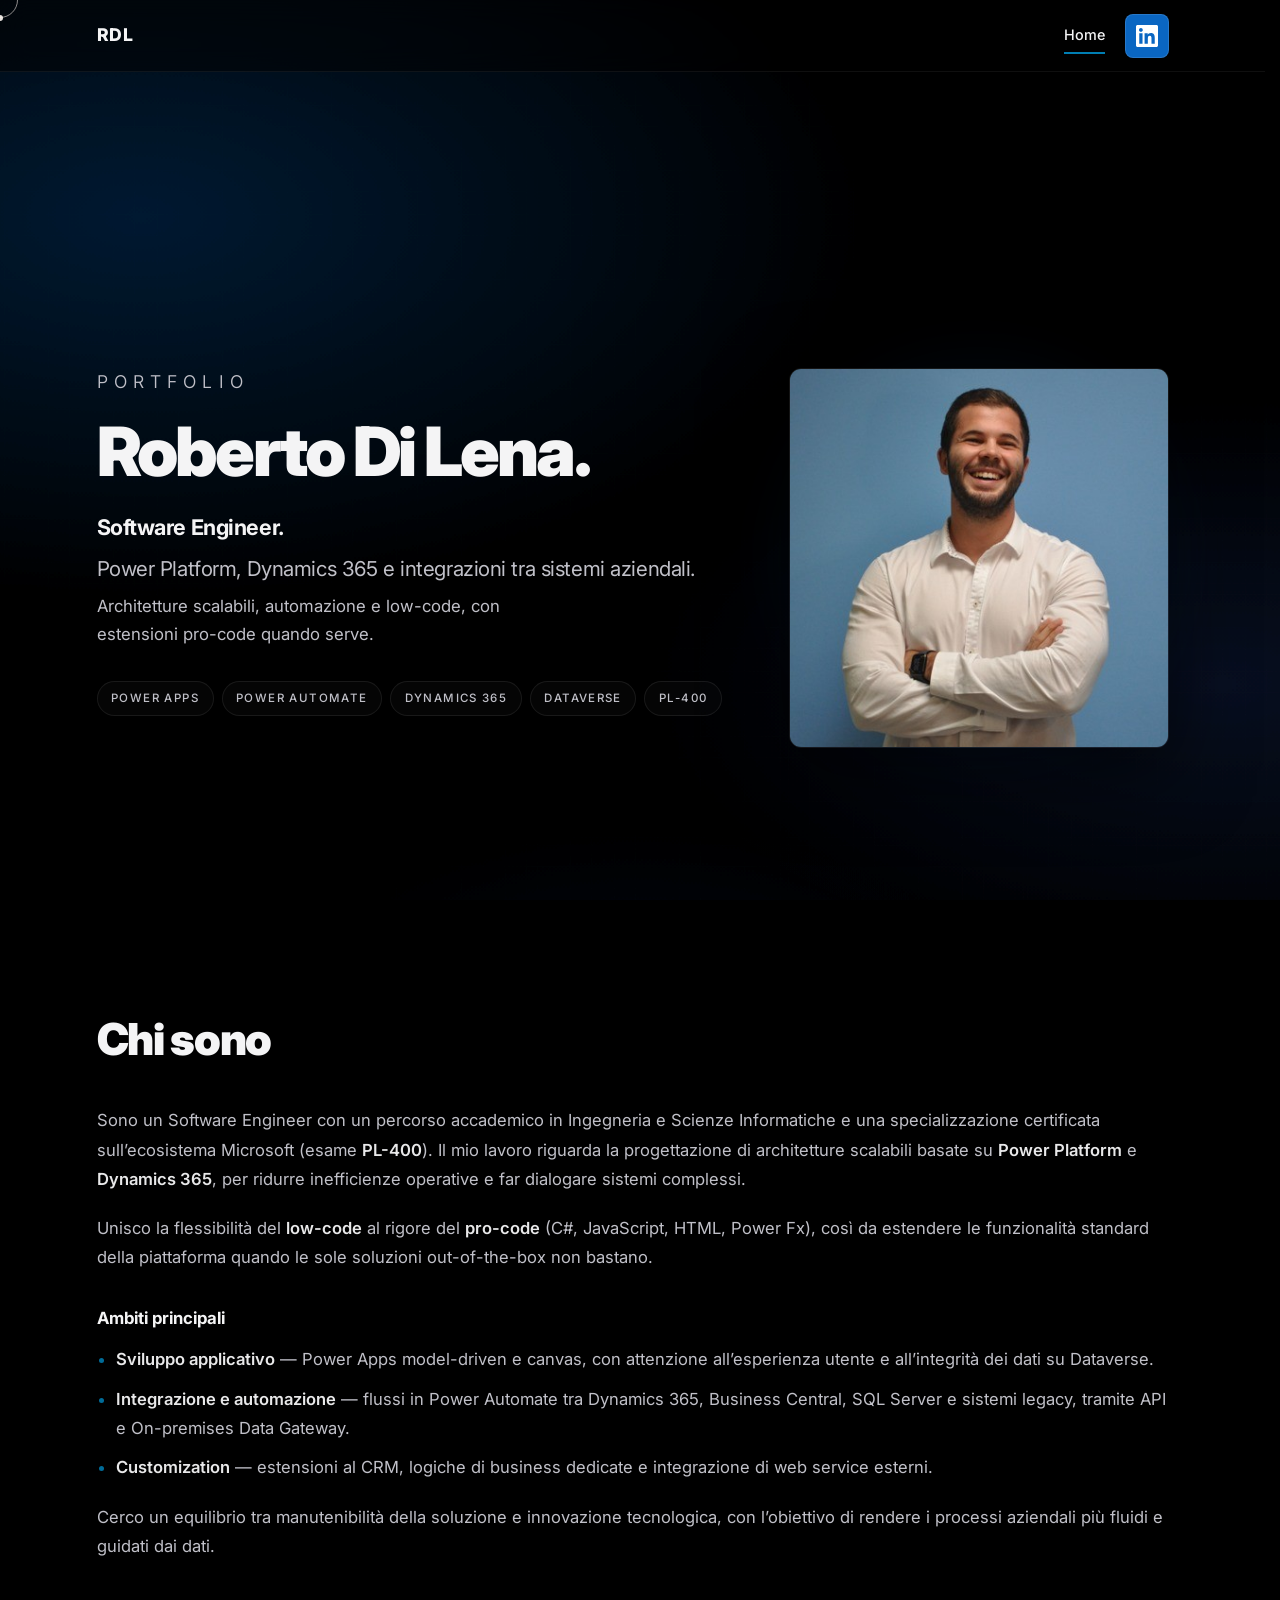
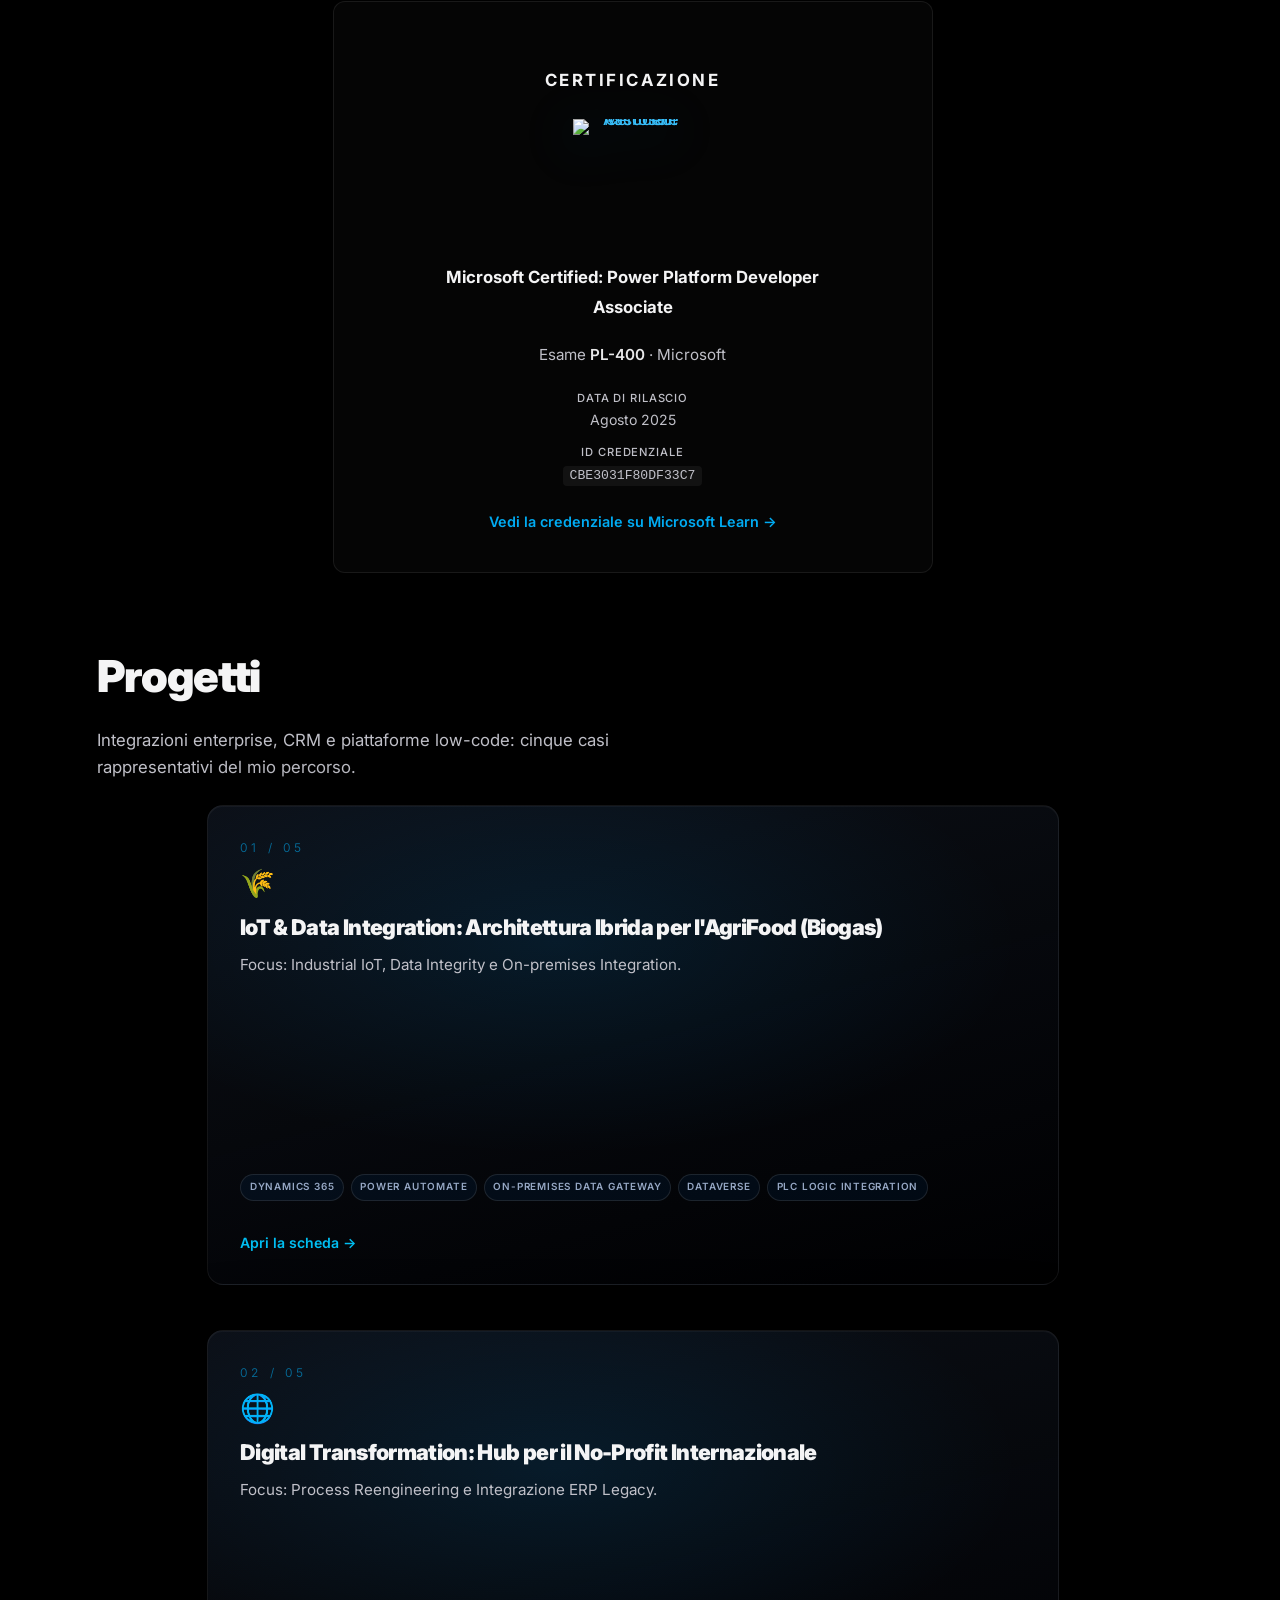
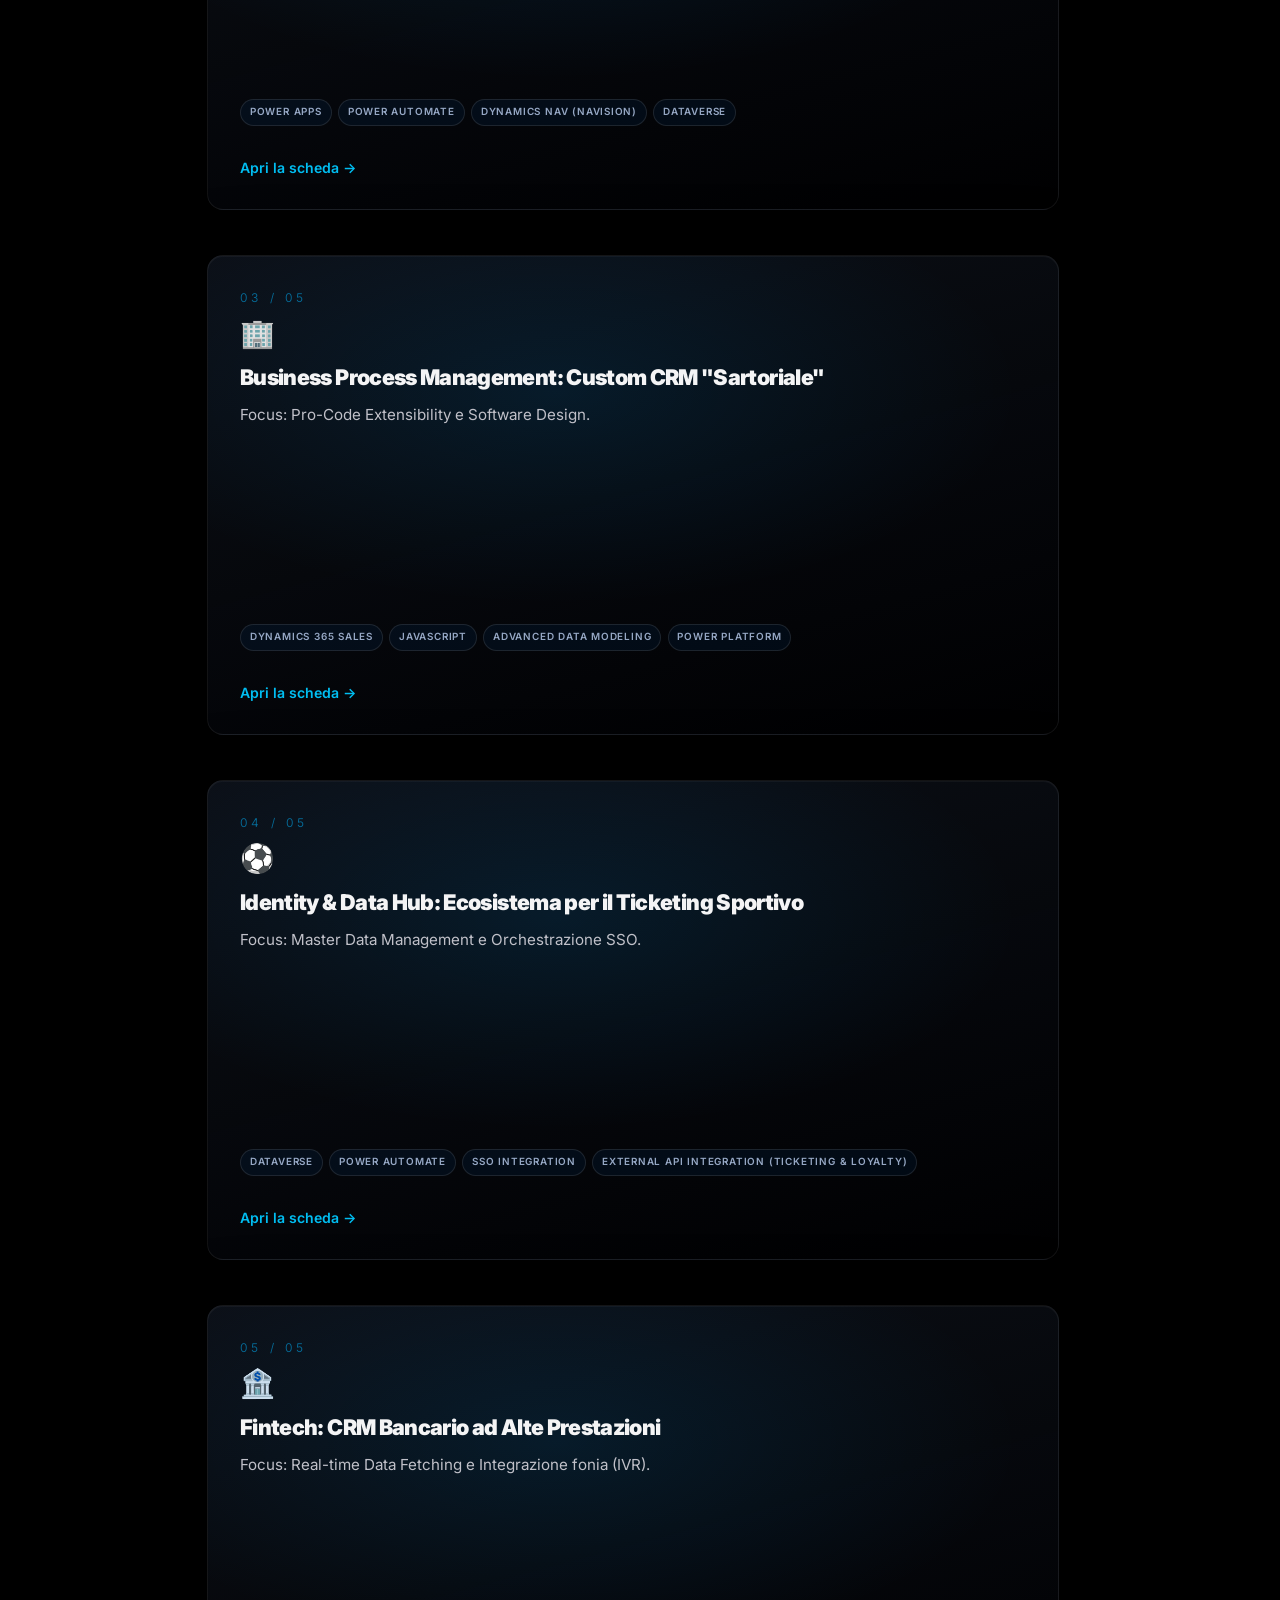
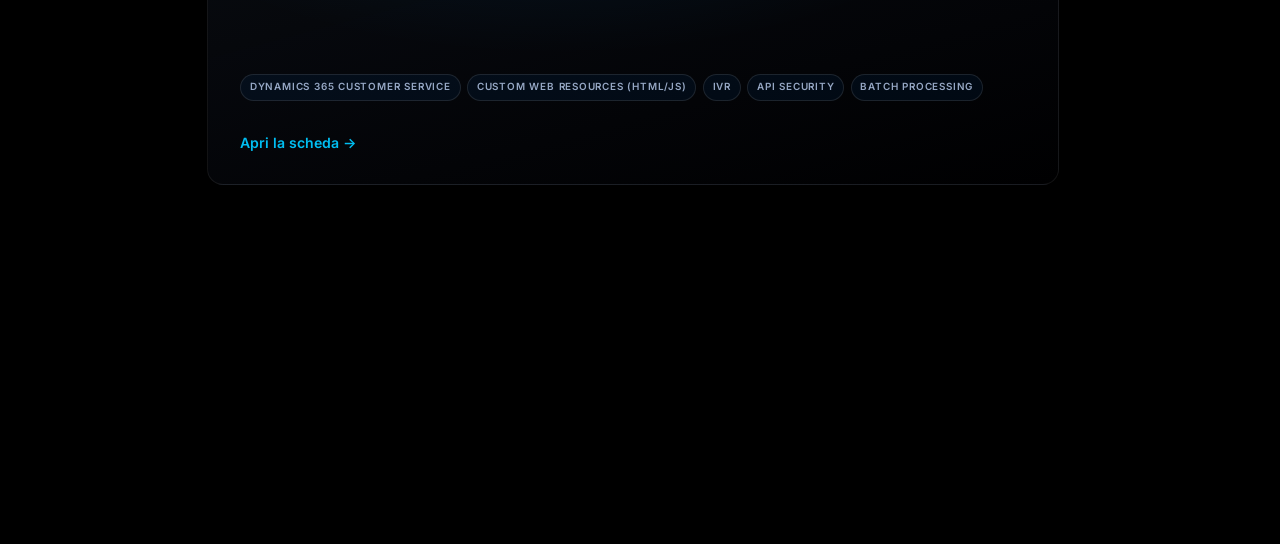
==== commit f82c32c1: "fix: host hero profile image locally (replace LinkedIn CDN) Co-authored-by: Cursor <cursoragent@curs" ====
--- a/index.html
+++ b/index.html
@@ -110,13 +110,12 @@
             <figure class="cine-hero__portrait">
               <img
                 class="cine-hero__portrait-img"
-                src="https://media.licdn.com/dms/image/v2/D4E03AQGnXl5jjME9kg/profile-displayphoto-shrink_800_800/profile-displayphoto-shrink_800_800/0/1698336034572?e=1777507200&amp;v=beta&amp;t=_e7y24nGDHRkcwokl_rrXwnoRvkW891besXSwguQlFM"
+                src="images/profile.png"
                 alt="Roberto Di Lena"
                 width="420"
                 height="420"
                 loading="eager"
                 fetchpriority="high"
-                referrerpolicy="no-referrer"
               />
               <div class="cine-hero__portrait-initials" hidden aria-hidden="true">RDL</div>
               <figcaption class="visually-hidden">Foto profilo</figcaption>
--- a/css/home-cinematic.css
+++ b/css/home-cinematic.css
@@ -892,30 +892,73 @@
   margin: 0 0 1.75rem;
 }
 
-.page-cinematic .cine-project-detail__body-wrap {
-  margin: 0 auto 2.5rem;
-  width: 100%;
-  max-width: 65ch;
-}
-
-.page-cinematic .cine-project-detail__body-wrap .prose {
-  max-width: none;
-}
-
-.page-cinematic .cine-project-detail__body-wrap .prose p,
-.page-cinematic .cine-project-detail__body-wrap .prose li {
+.page-cinematic .cine-project-detail__content-grid {
+  display: block;
+  margin: 0 0 2.5rem;
+}
+
+.page-cinematic .cine-project-detail__section-title {
+  margin: 0 0 0.95rem;
+  color: var(--cine-text);
+  font-family: var(--font-cine);
+  font-size: 1rem;
+  letter-spacing: 0.02em;
+}
+
+.page-cinematic .cine-project-detail__cards {
+  display: grid;
+  grid-template-columns: repeat(2, minmax(0, 1fr));
+  gap: 0.9rem;
+}
+
+.page-cinematic .cine-project-detail__card {
+  border-radius: 14px;
+  border: 1px solid rgba(255, 255, 255, 0.08);
+  background: linear-gradient(180deg, rgba(8, 18, 34, 0.9), rgba(5, 11, 20, 0.88));
+  box-shadow: 0 14px 30px rgba(0, 0, 0, 0.35);
+  padding: 1rem 1.05rem;
+}
+
+.page-cinematic .cine-project-detail__card--half {
+  grid-column: span 1;
+}
+
+.page-cinematic .cine-project-detail__card--story {
+  grid-column: 1 / -1;
+  border-color: rgba(0, 180, 255, 0.32);
+  background: linear-gradient(180deg, rgba(10, 34, 66, 0.92), rgba(6, 16, 32, 0.9));
+}
+
+.page-cinematic .cine-project-detail__story-block + .cine-project-detail__story-block {
+  margin-top: 0.95rem;
+  padding-top: 0.95rem;
+  border-top: 1px solid rgba(255, 255, 255, 0.1);
+}
+
+.page-cinematic .cine-project-detail__card-title {
+  margin: 0 0 0.45rem;
+  color: var(--cine-text);
+  font-family: var(--font-cine);
+  font-size: 0.98rem;
+  letter-spacing: 0.02em;
+}
+
+.page-cinematic .cine-project-detail__card-copy {
+  margin: 0;
   color: var(--cine-muted);
   font-weight: var(--cine-weight-muted-body);
-}
-
-.page-cinematic .cine-project-detail__body-wrap .prose strong {
-  color: var(--cine-text);
-}
-
-.page-cinematic .cine-project-detail__body-wrap .prose h2 {
-  color: var(--cine-text);
-  font-family: var(--font-cine);
-  font-weight: 700;
+  line-height: 1.6;
+}
+
+@media (max-width: 920px) {
+  .page-cinematic .cine-project-detail__cards {
+    grid-template-columns: 1fr;
+  }
+
+  .page-cinematic .cine-project-detail__card--half,
+  .page-cinematic .cine-project-detail__card--story {
+    grid-column: 1 / -1;
+  }
 }
 
 .page-cinematic .cine-project-detail__back {
@@ -966,3 +1009,4 @@
 .page-cinematic .cine-project-detail--missing a:hover {
   color: #fff;
 }
+
